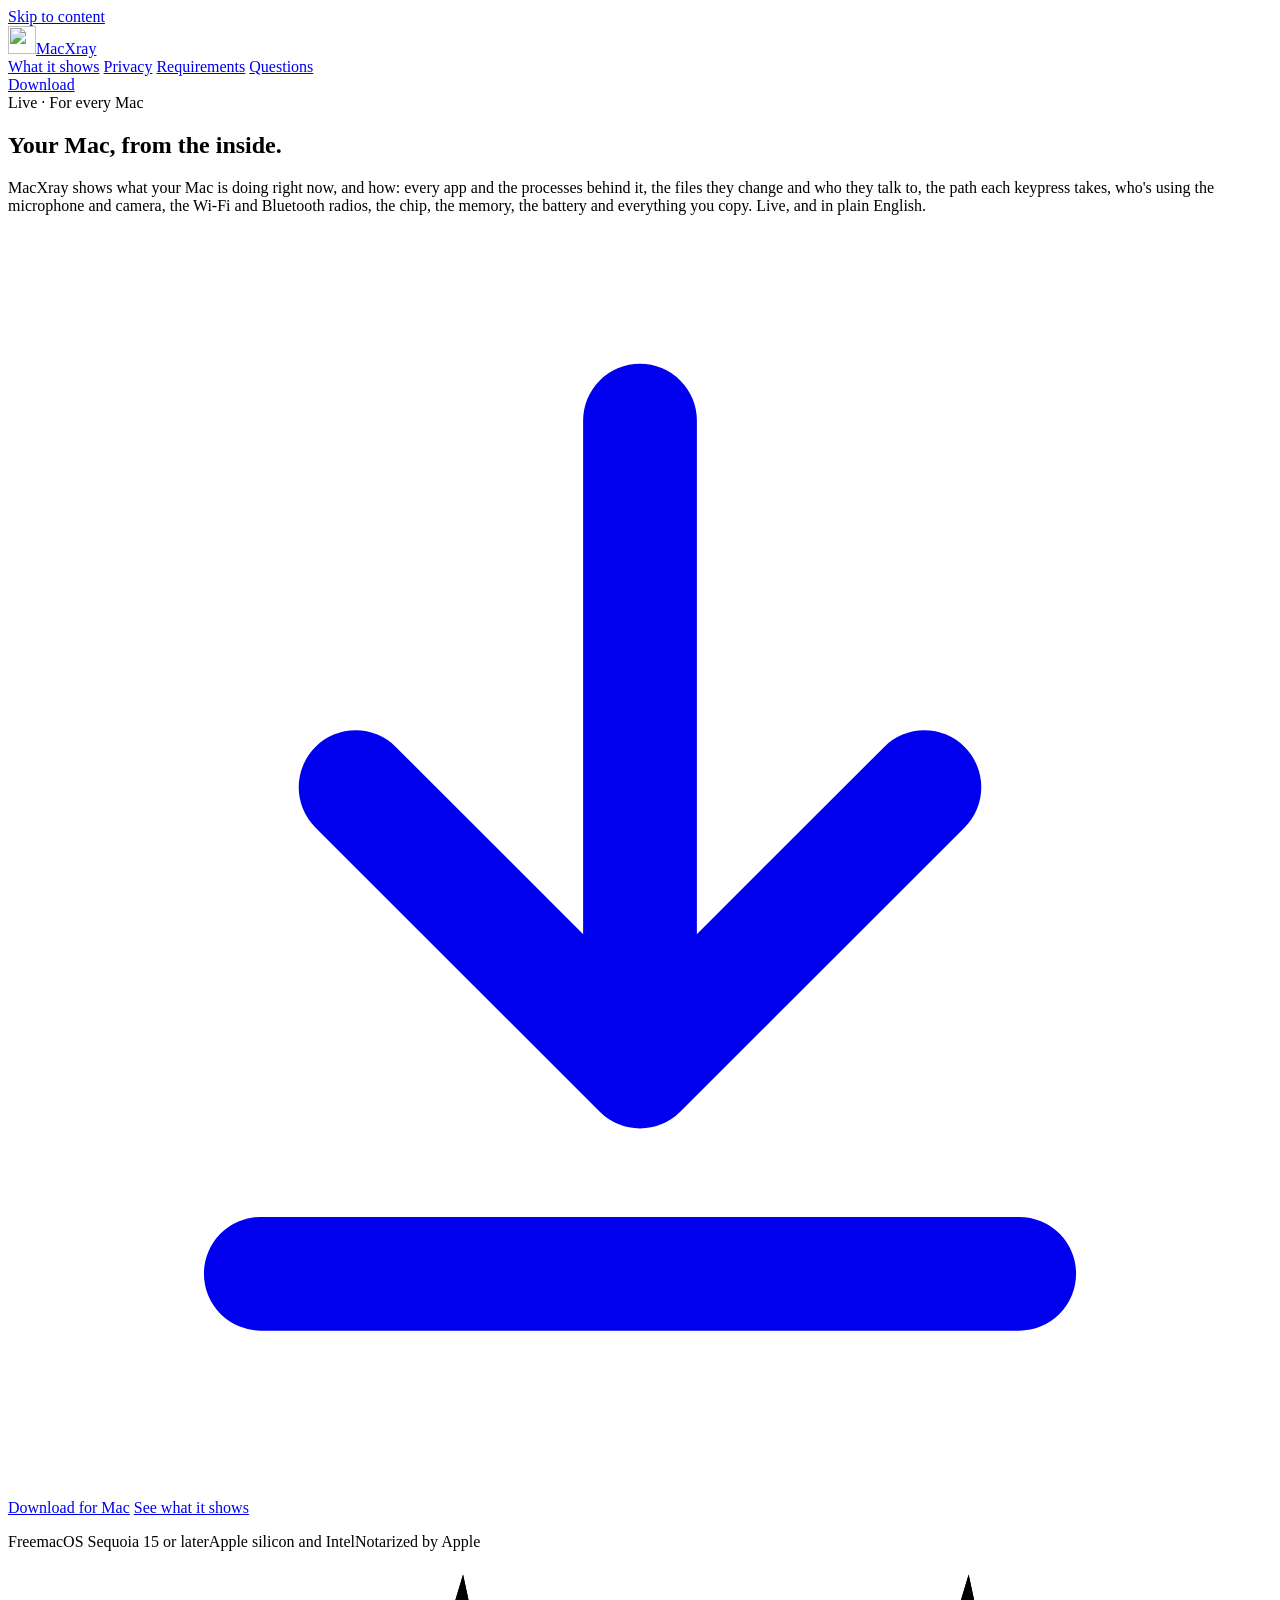
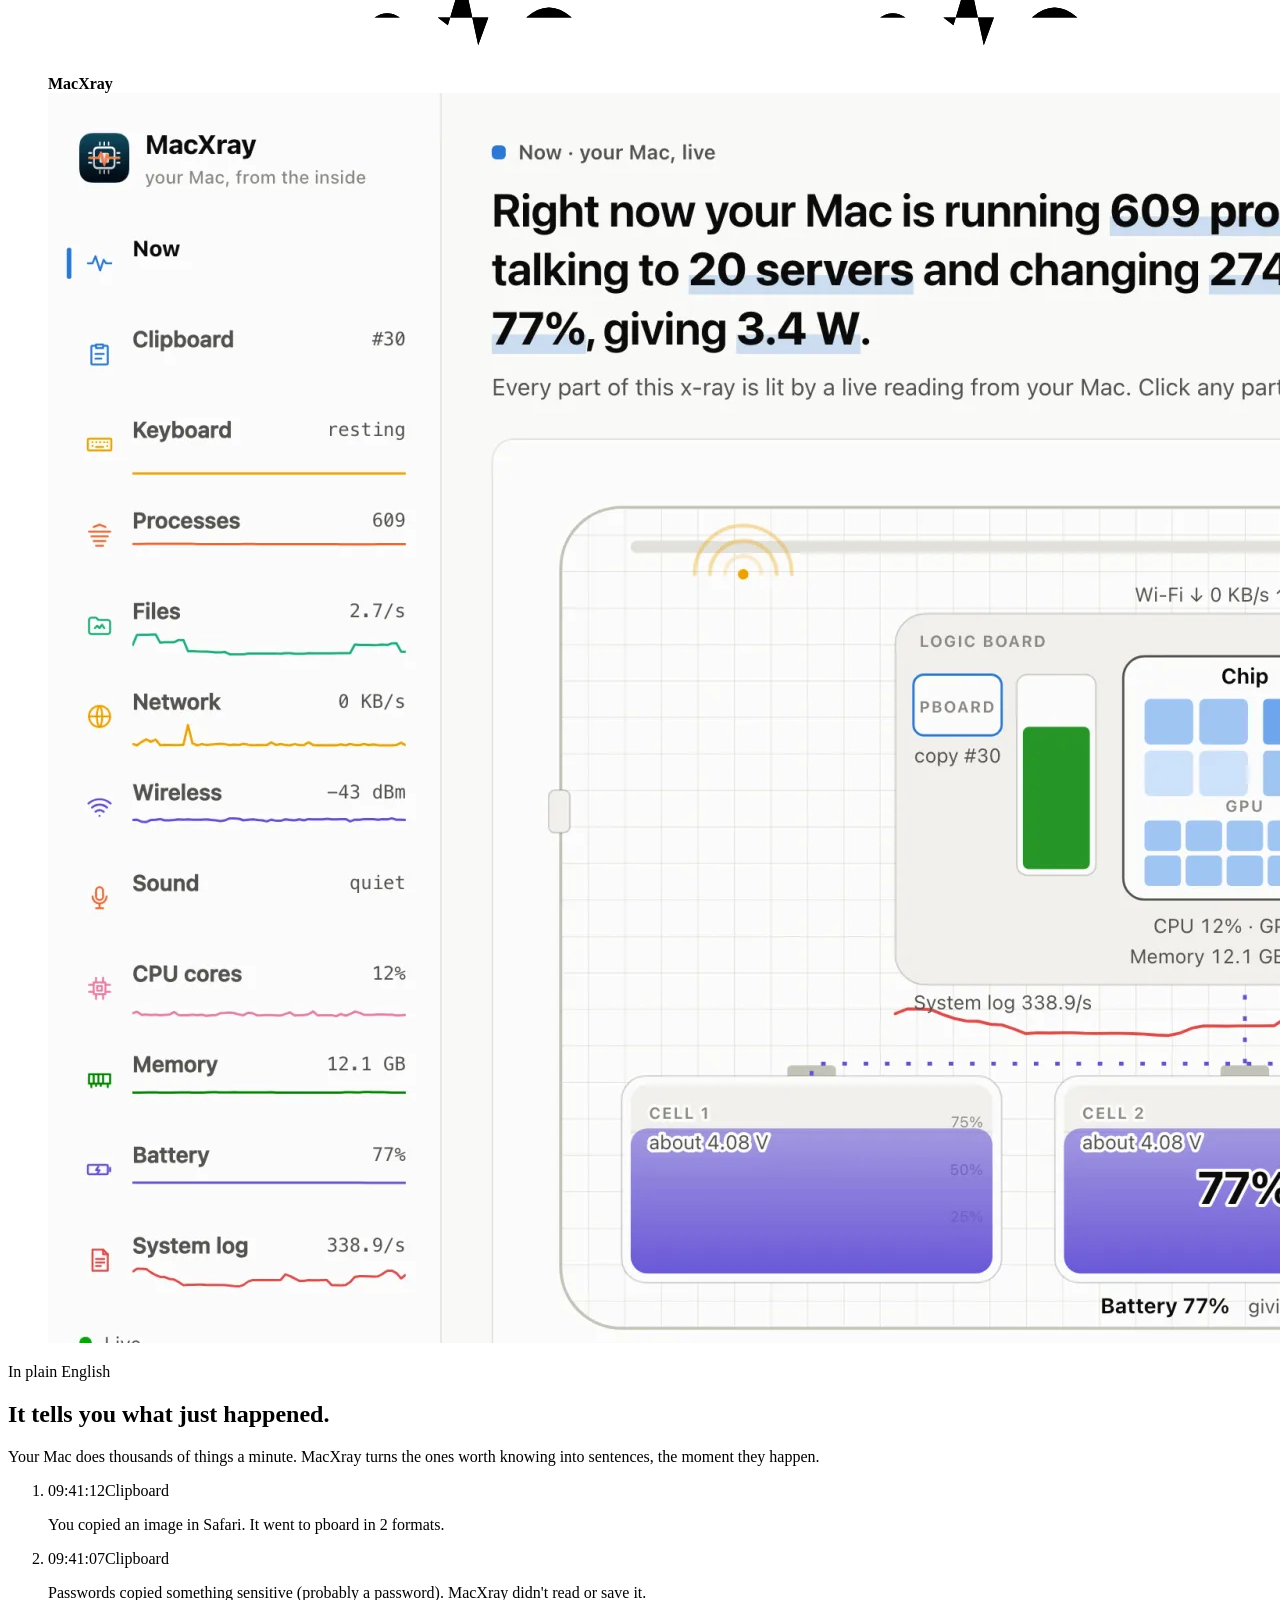
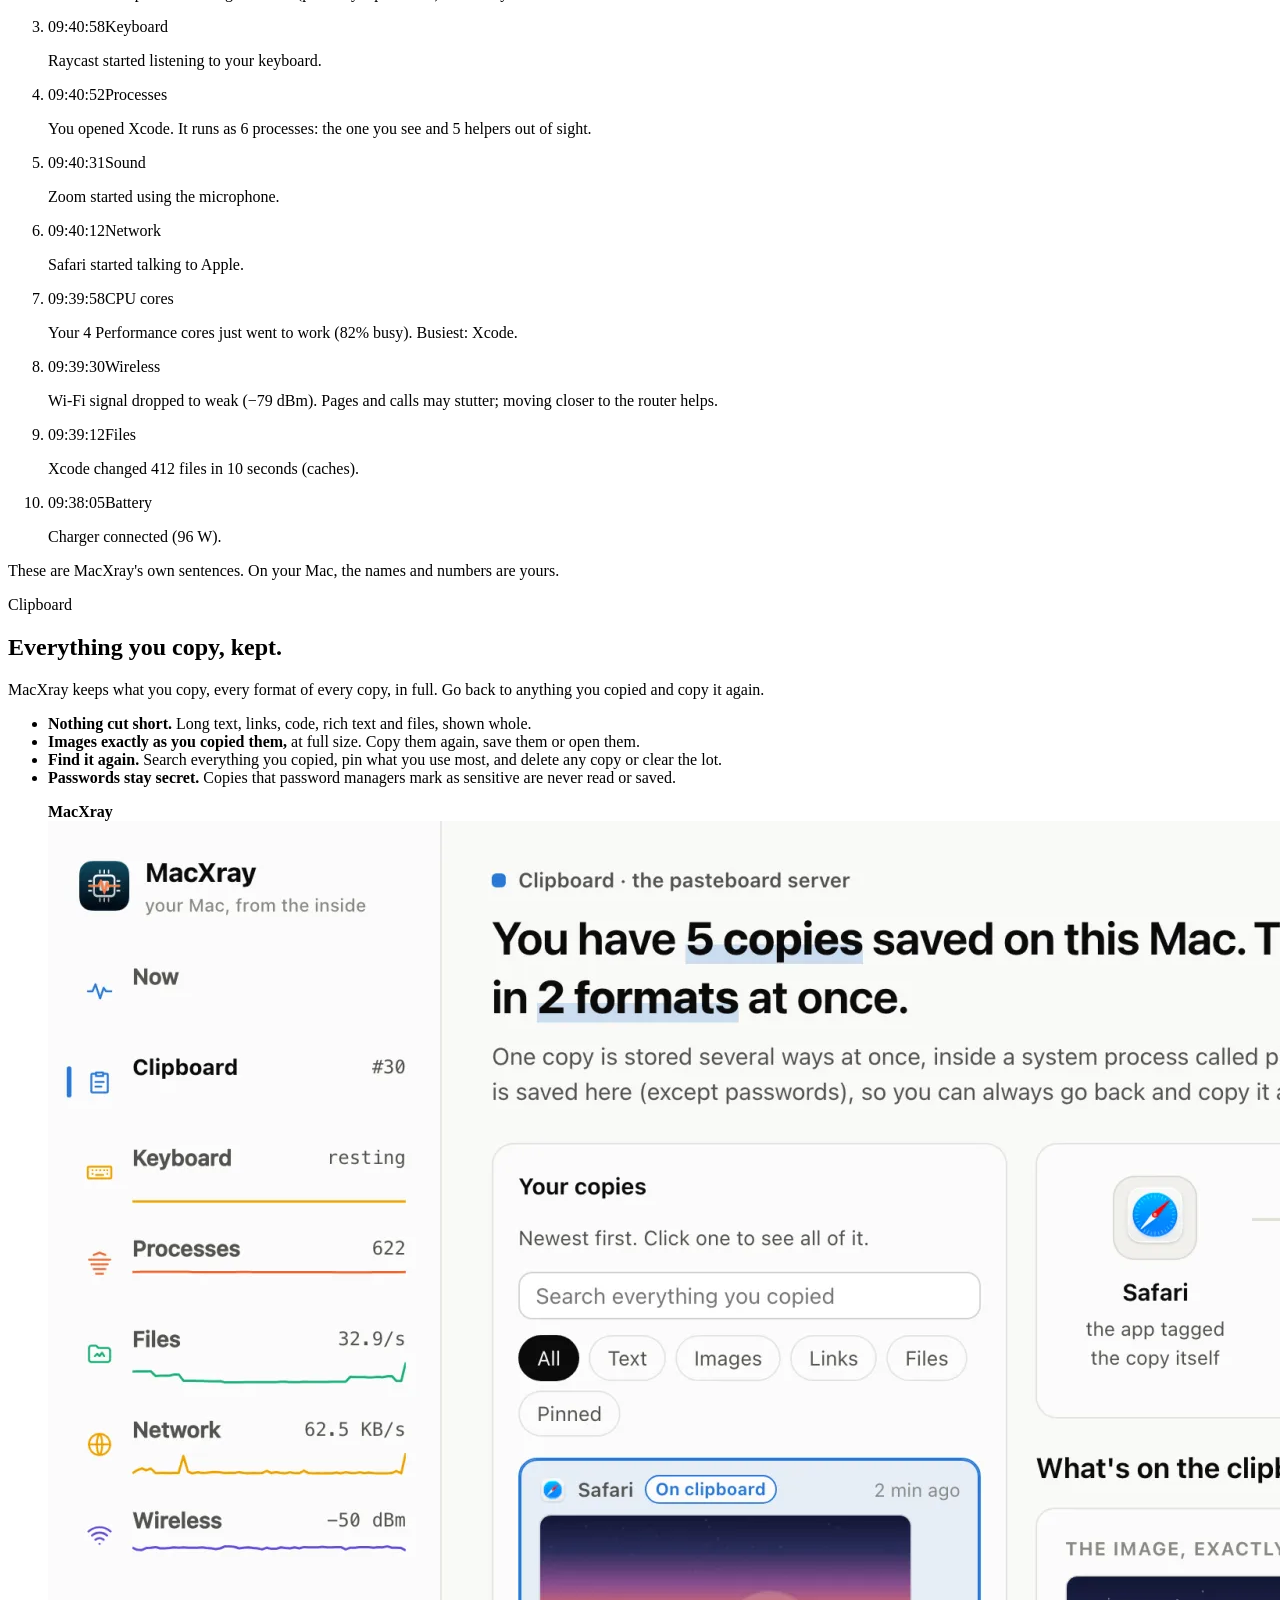
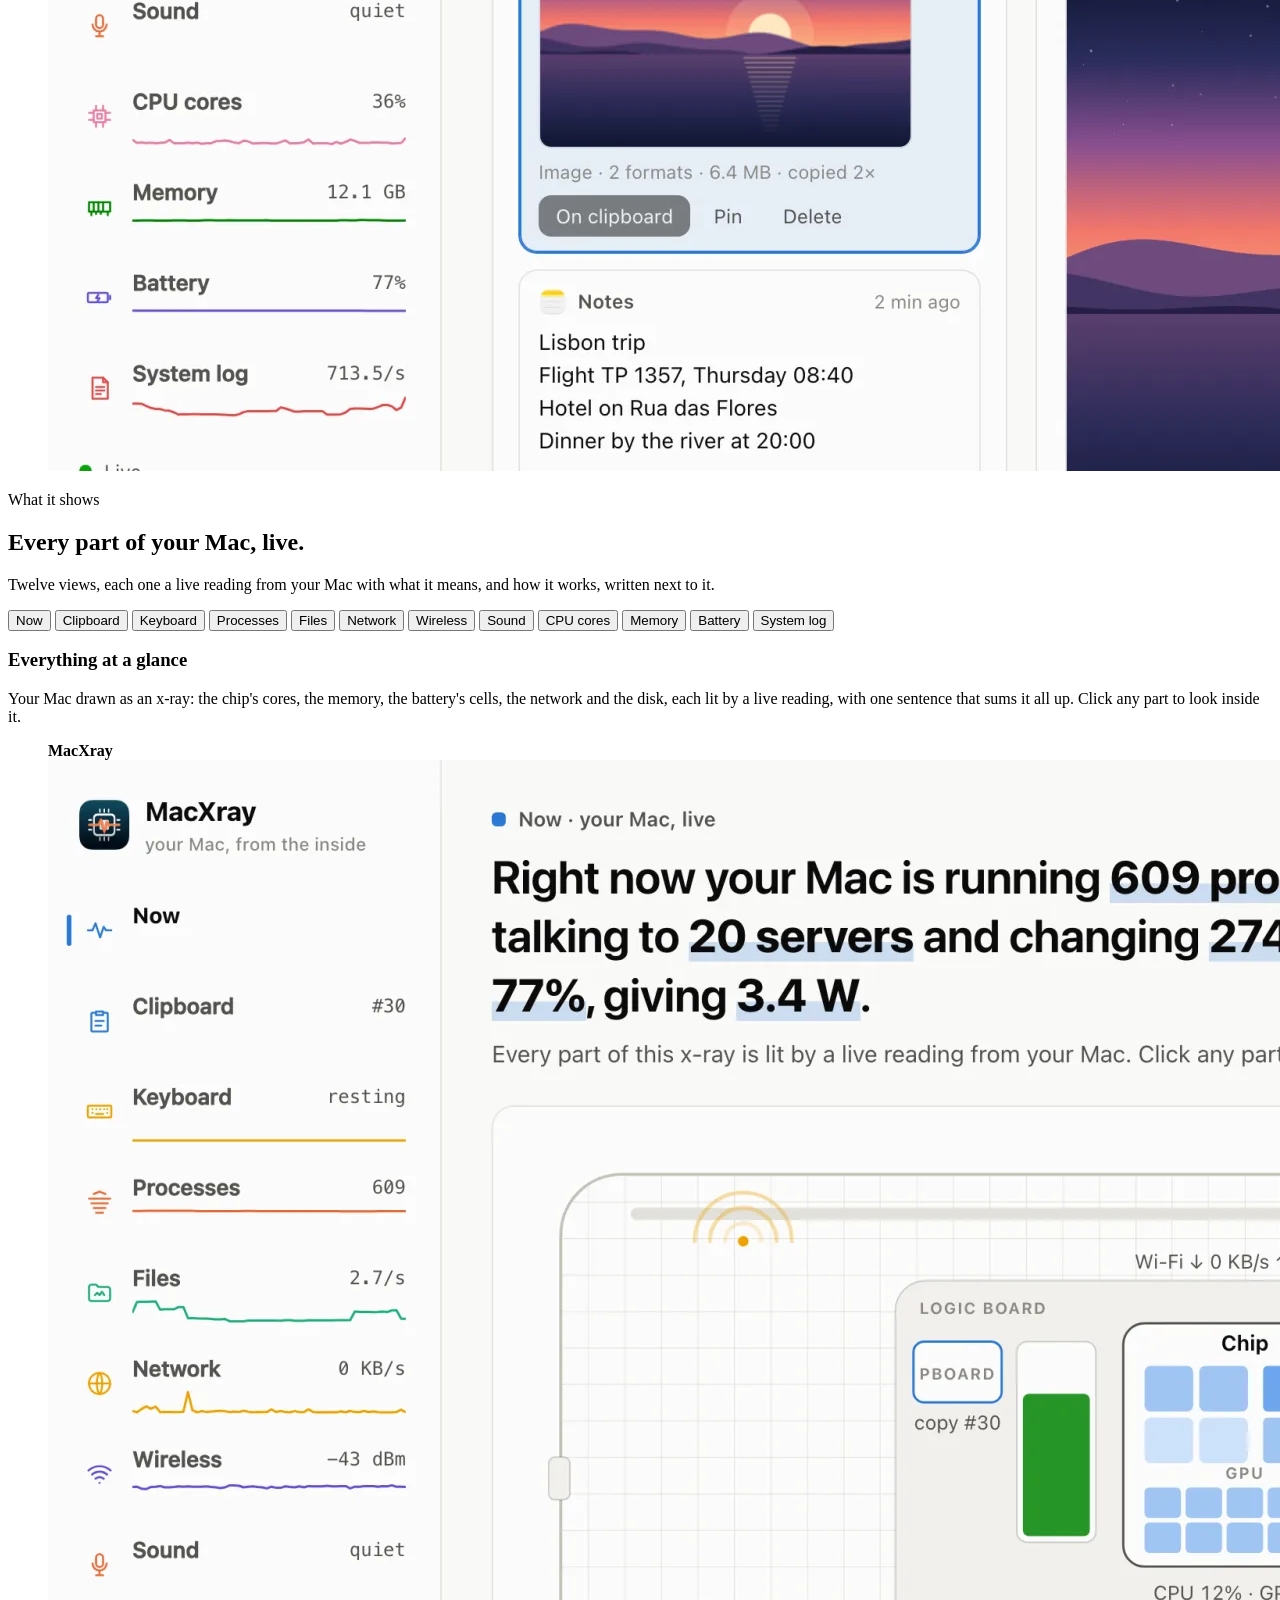
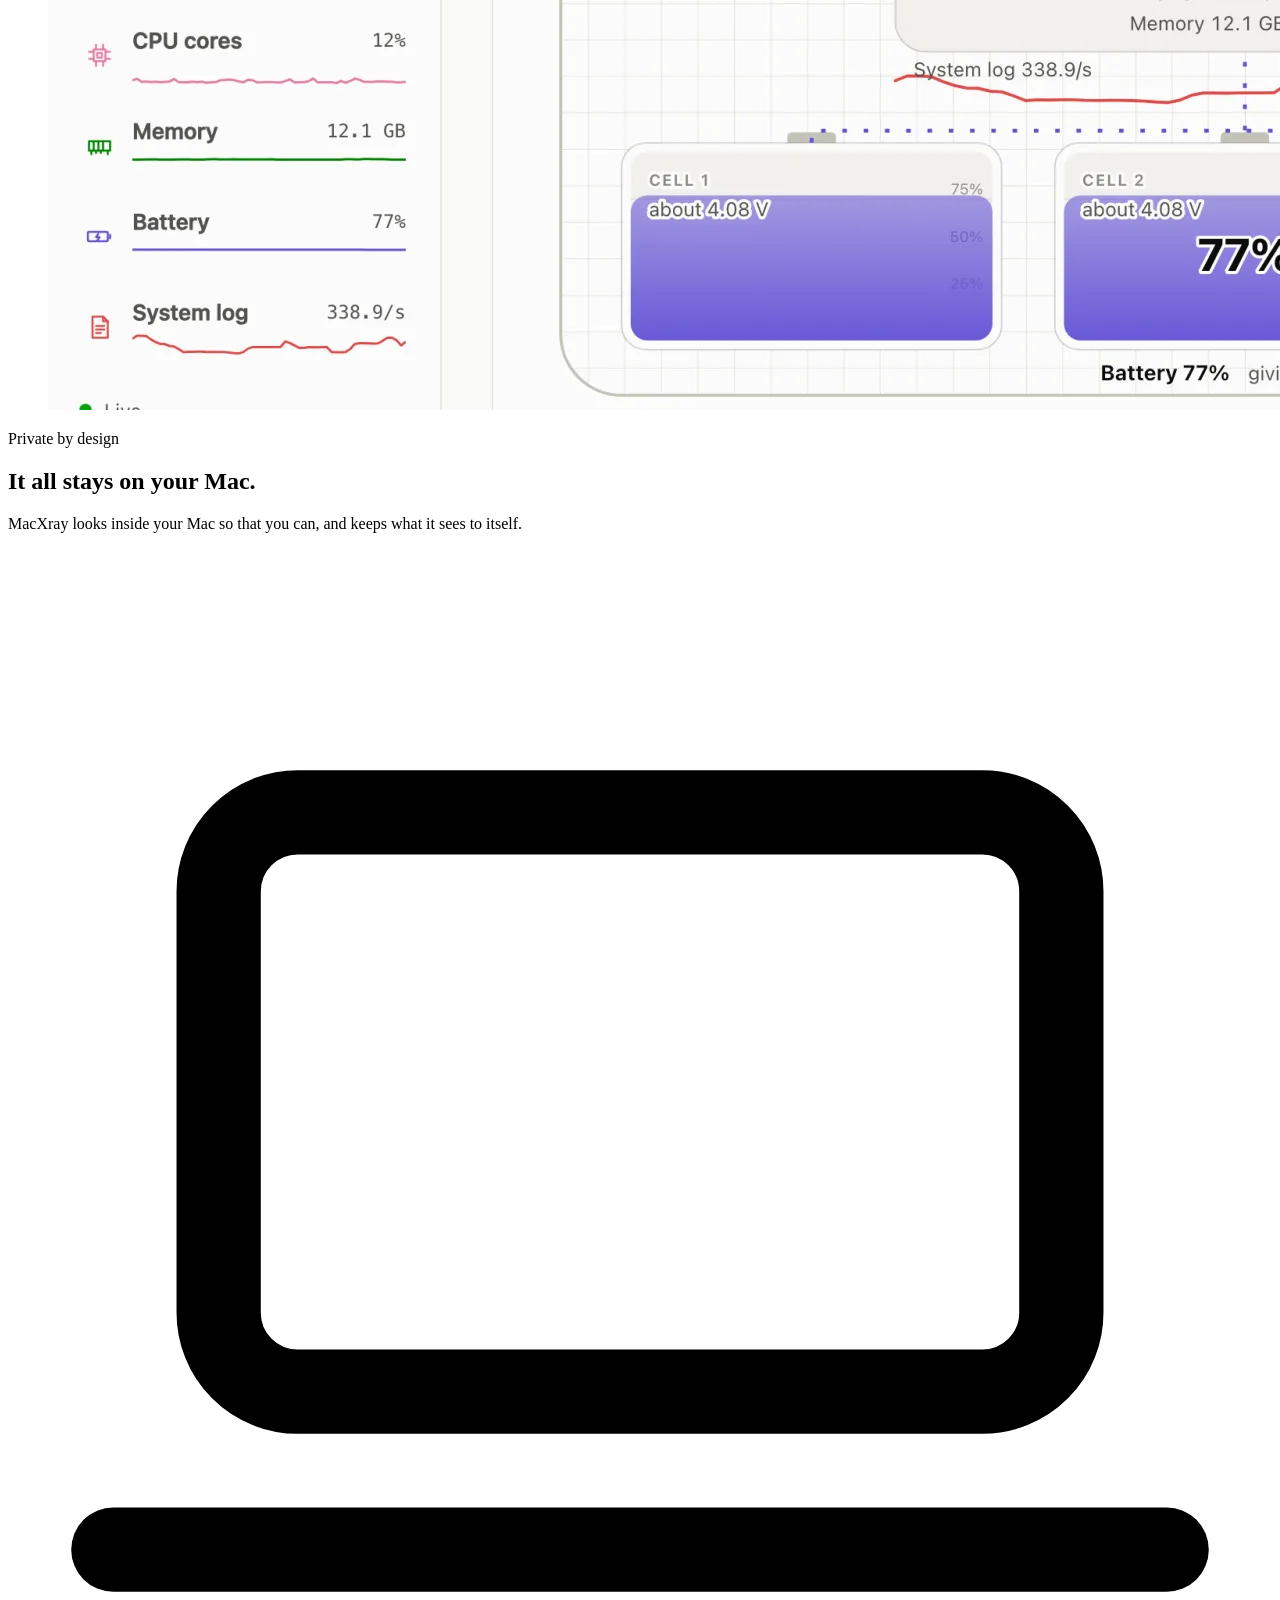
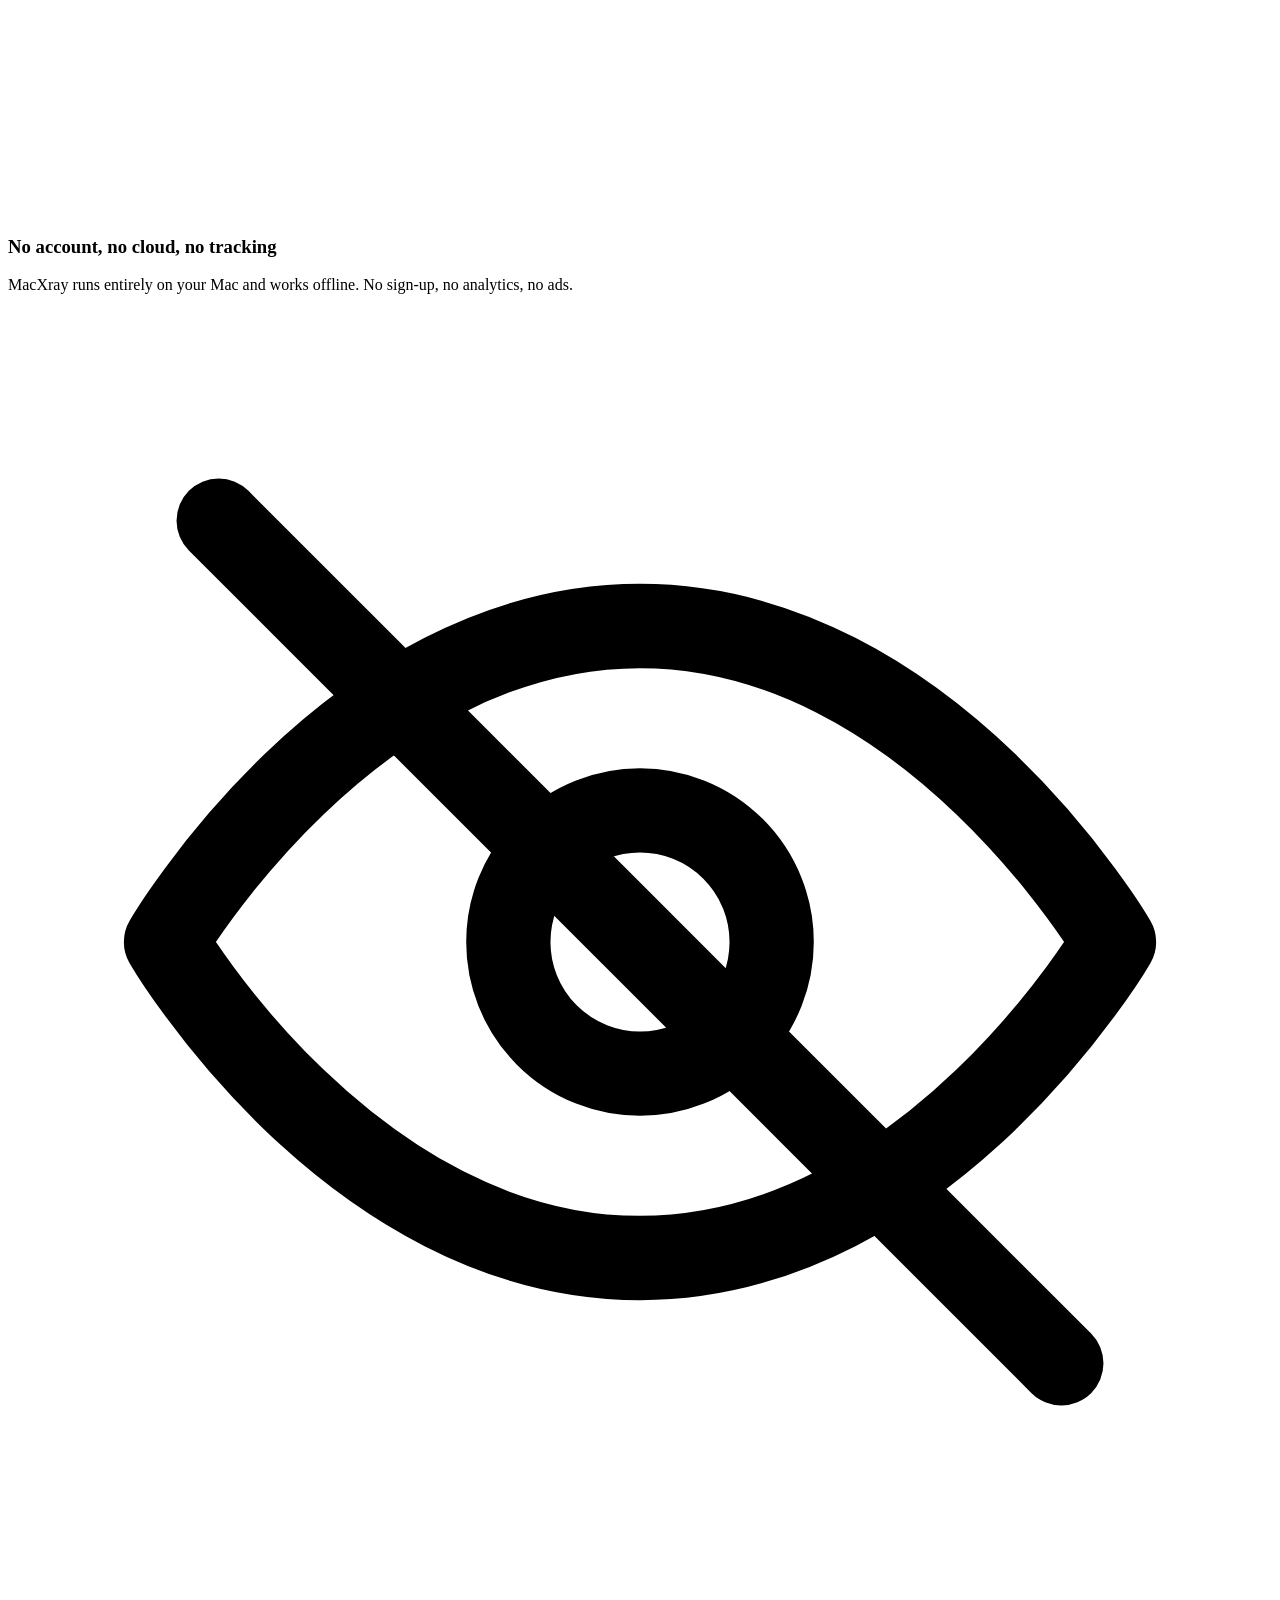
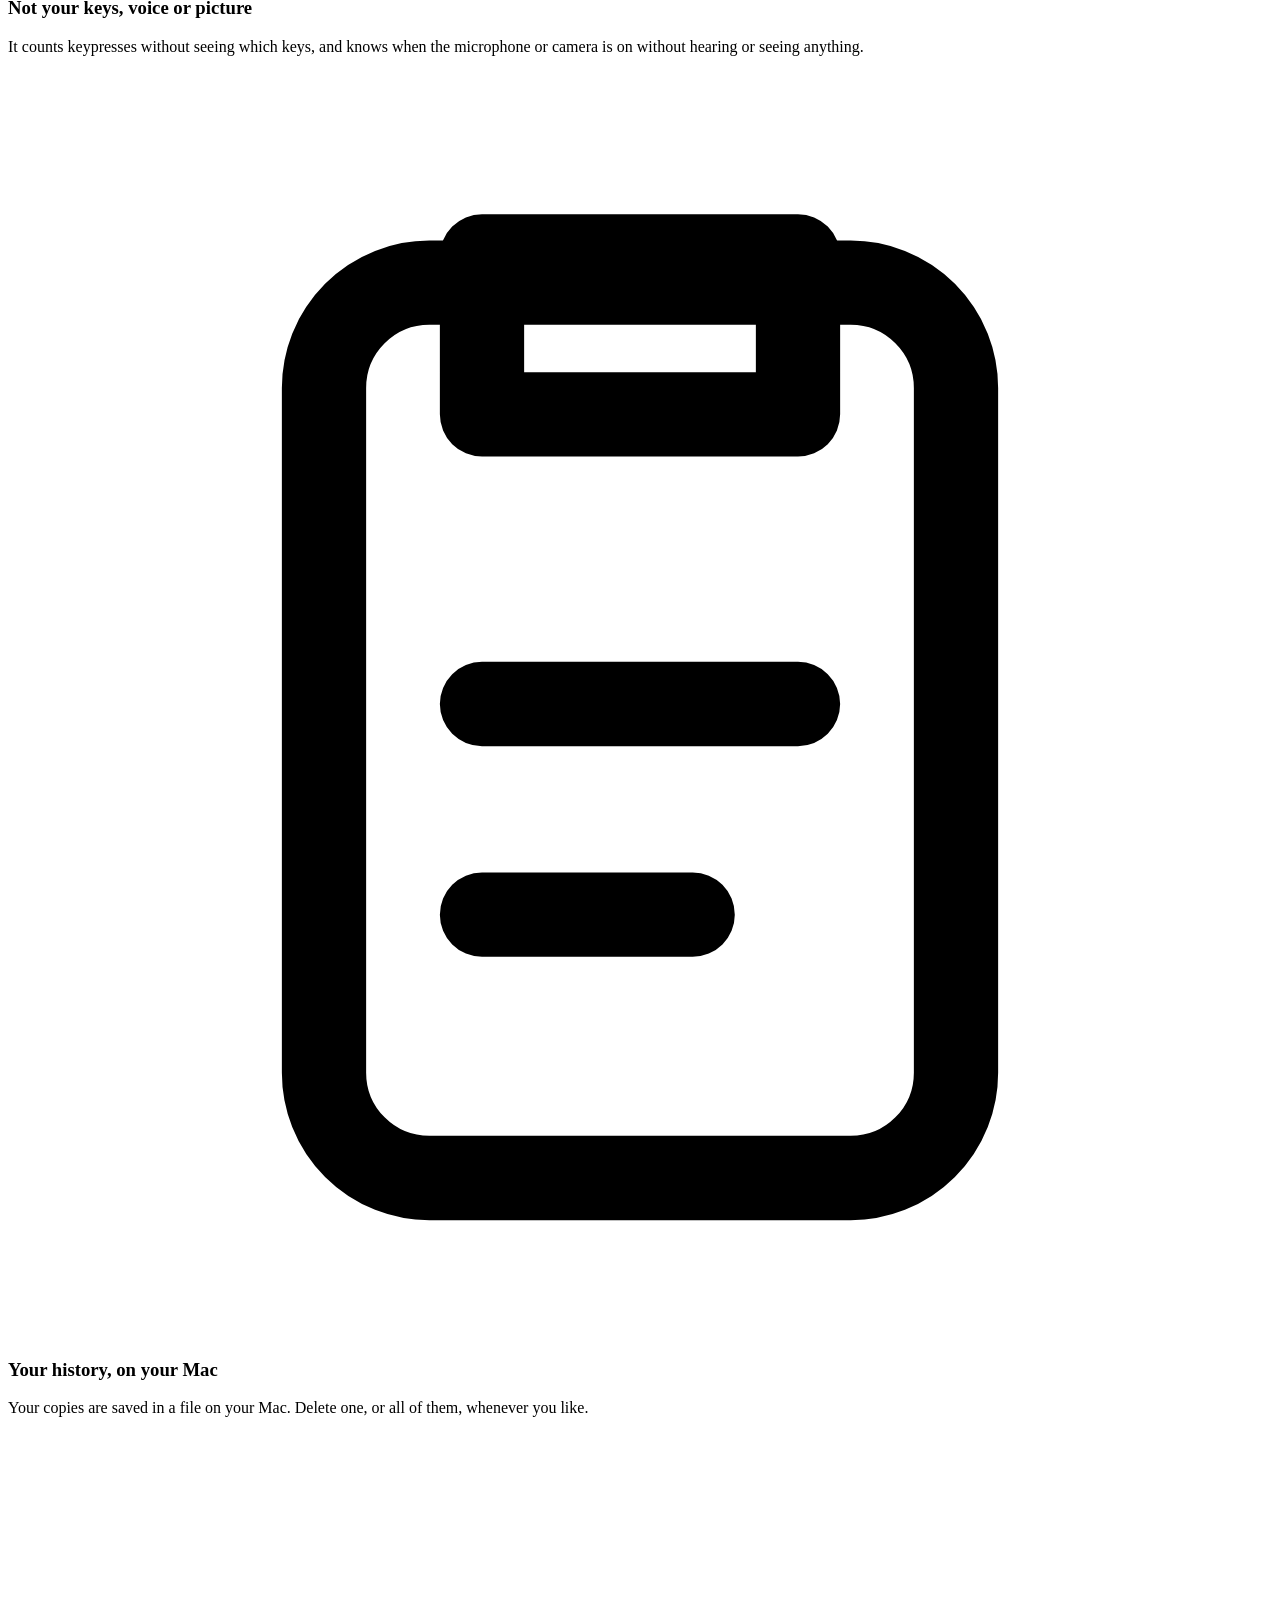
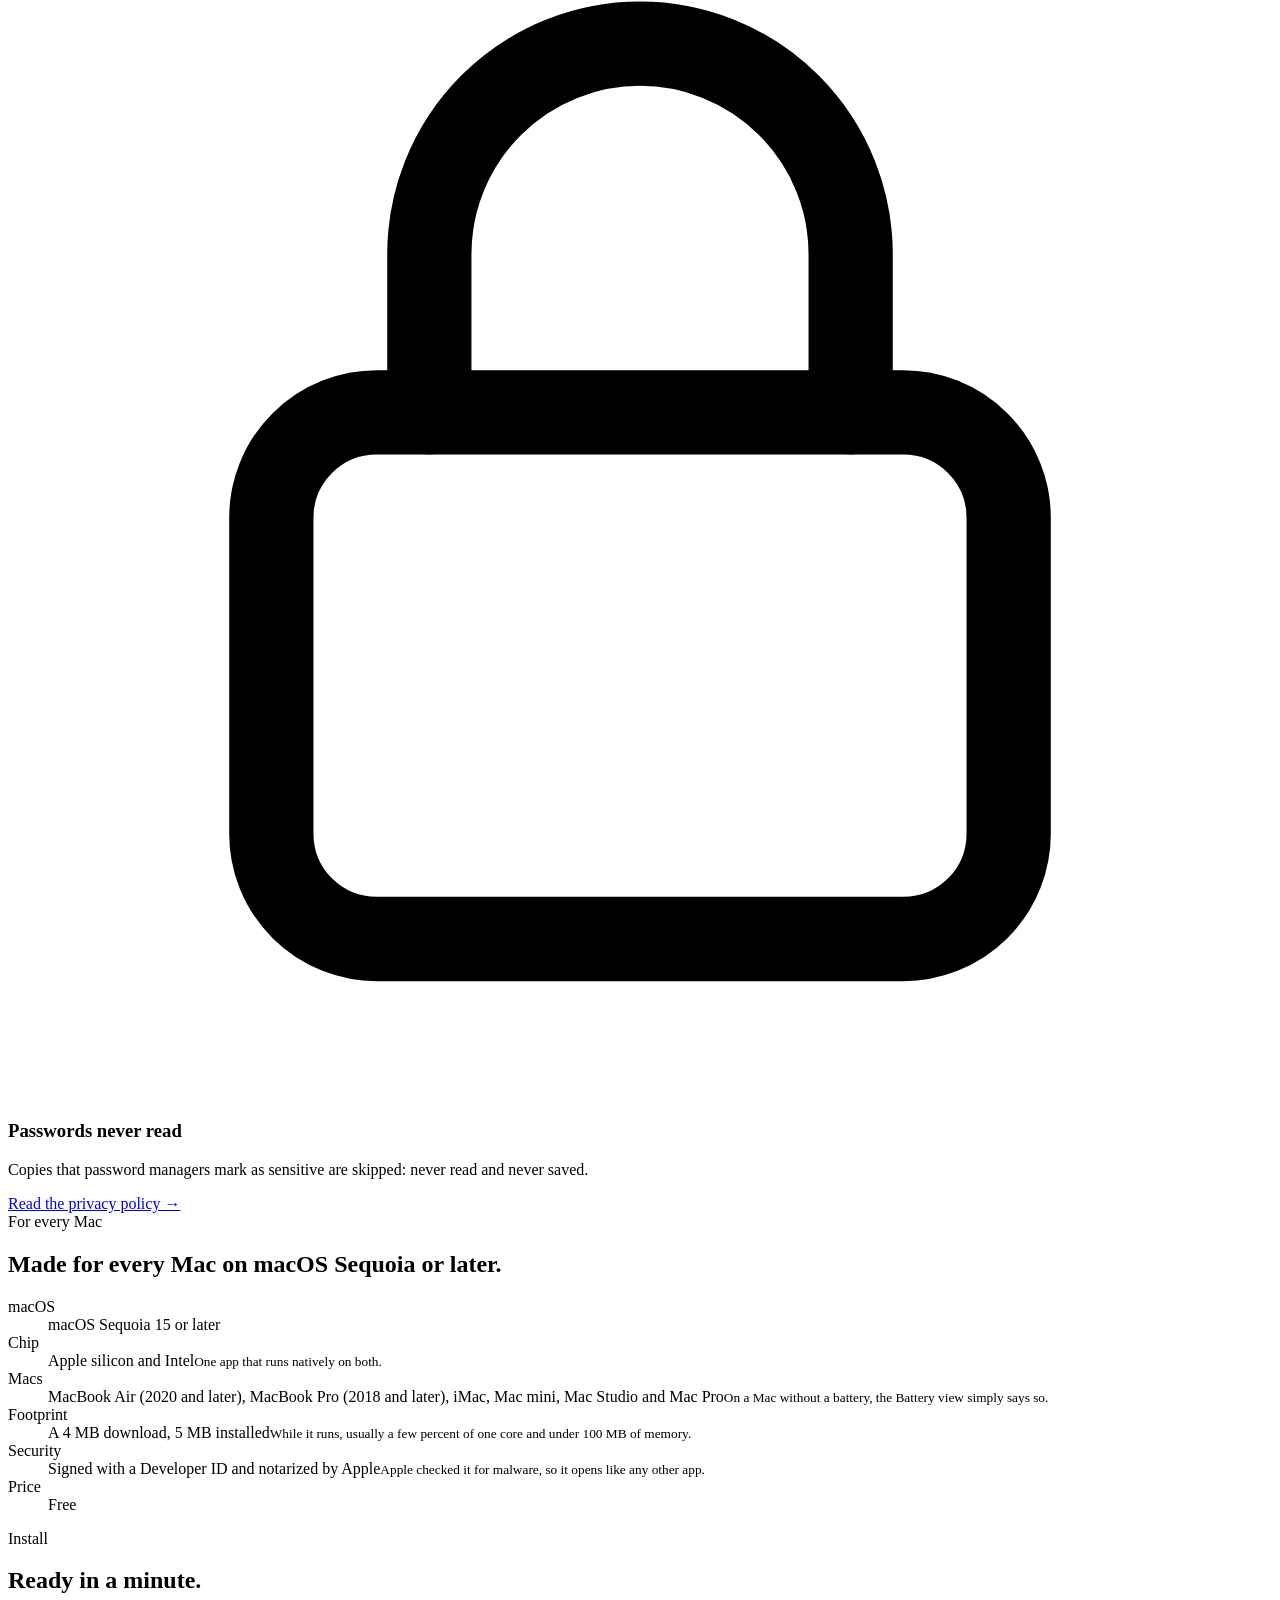
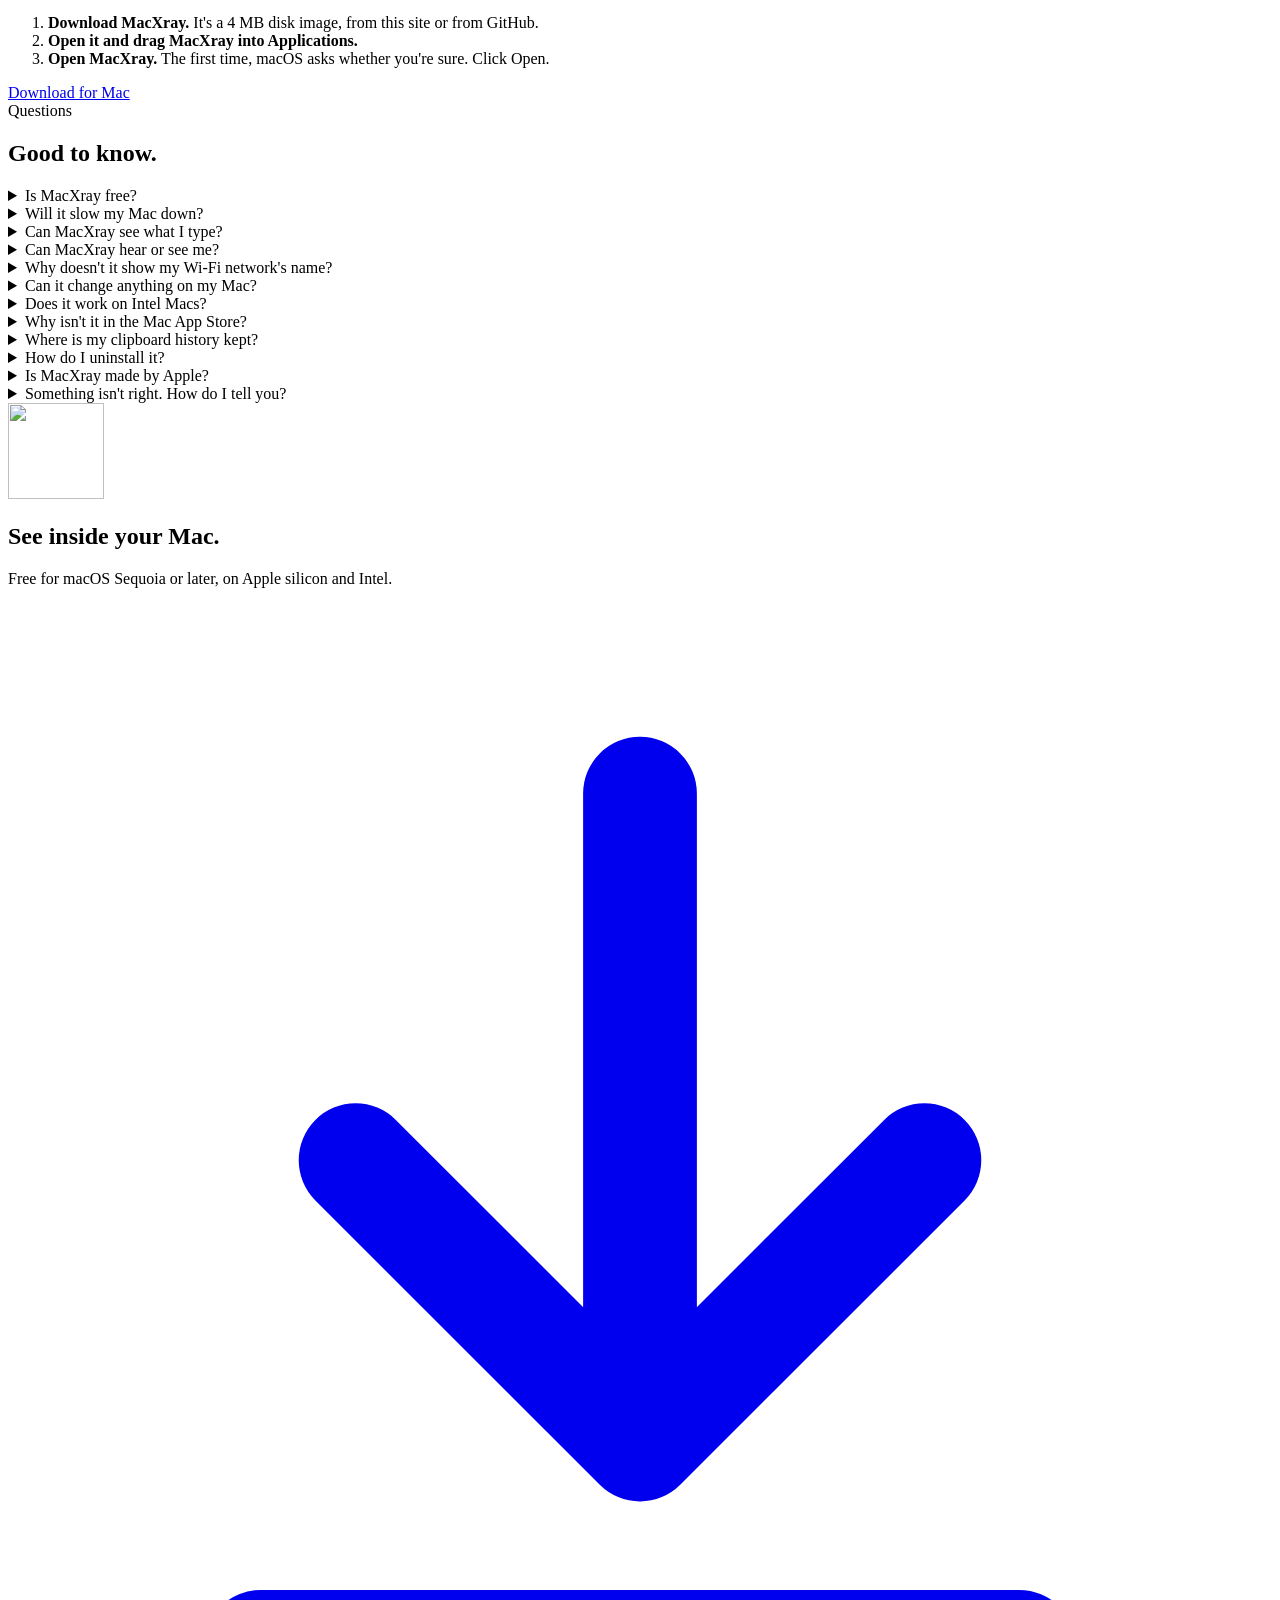
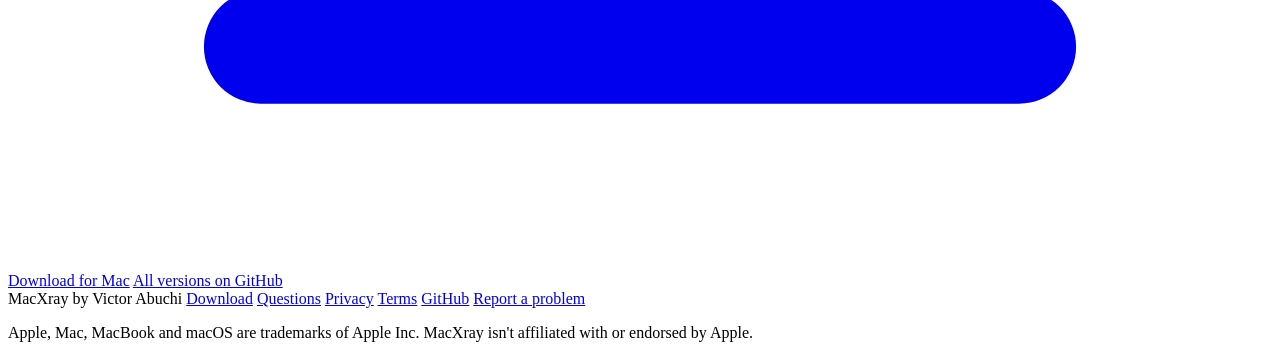
==== docs/index.html @ 24294e27 "Website for 0.4.0: the Keyboard, Wireless and Sound views in the tour, the feed and the questions (M" ====
<!doctype html>
<html lang="en">
<head>
<meta charset="utf-8">
<meta name="viewport" content="width=device-width, initial-scale=1, viewport-fit=cover">
<meta name="color-scheme" content="light dark">
<title>MacXray: your Mac, from the inside</title>
<meta name="description" content="MacXray shows what your Mac is doing right now, and how: every app and the processes behind it, the files they change, who they talk to, the path each keypress takes, the microphone and camera, Wi-Fi and Bluetooth, the chip, the memory, the battery and everything you copy. Live, in plain English. Free for macOS Sequoia or later.">
<link rel="canonical" href="https://victorabuchi.github.io/macxray-app/">
<link rel="icon" href="favicon.ico" sizes="any">
<link rel="icon" href="assets/icon-64.png" type="image/png">
<link rel="apple-touch-icon" href="assets/apple-touch-icon.png">
<meta name="theme-color" content="#f4f8f8" media="(prefers-color-scheme: light)">
<meta name="theme-color" content="#061215" media="(prefers-color-scheme: dark)">
<meta property="og:type" content="website">
<meta property="og:site_name" content="MacXray">
<meta property="og:title" content="MacXray: your Mac, from the inside">
<meta property="og:description" content="See what your Mac is doing right now, live and in plain English. Free for macOS Sequoia or later.">
<meta property="og:url" content="https://victorabuchi.github.io/macxray-app/">
<meta property="og:image" content="https://victorabuchi.github.io/macxray-app/assets/og.jpg">
<meta property="og:image:width" content="1200">
<meta property="og:image:height" content="630">
<meta name="twitter:card" content="summary_large_image">
<link rel="stylesheet" href="assets/site.css">
<script>document.documentElement.classList.add("js")</script>
</head>
<body>
<a class="skip" href="#main">Skip to content</a>
<header class="bar">
  <div class="wrap">
    <a class="brand" href="./"><img src="assets/icon-64.png" alt="" width="28" height="28">MacXray</a>
    <nav class="links" aria-label="Sections">
      <a href="#views">What it shows</a>
      <a href="#privacy">Privacy</a>
      <a href="#every-mac">Requirements</a>
      <a href="#faq">Questions</a>
    </nav>
    <a class="btn" href="download/">Download</a>
  </div>
</header>

<main id="main">
  <section class="hero">
    <div class="wrap">
      <span class="eyebrow"><span class="live" aria-hidden="true"></span>Live · For every Mac</span>
      <h1>Your Mac, <span>from the inside.</span></h1>
      <p class="lede">MacXray shows what your Mac is doing right now, and how: every app and the processes behind it, the files they change and who they talk to, the path each keypress takes, who's using the microphone and camera, the Wi-Fi and Bluetooth radios, the chip, the memory, the battery and everything you copy. Live, and in plain English.</p>
      <div class="actions">
        <a class="btn" href="download/"><svg viewBox="0 0 20 20" aria-hidden="true"><path d="M10 3v10M5.5 8.8 10 13.3l4.5-4.5M4 16.5h12" fill="none" stroke="currentColor" stroke-width="1.8" stroke-linecap="round" stroke-linejoin="round"/></svg>Download for Mac</a>
        <a class="btn line" href="#views">See what it shows</a>
      </div>
      <p class="meta"><span>Free</span><span>macOS Sequoia 15 or later</span><span>Apple silicon and Intel</span><span>Notarized by Apple</span></p>
      <svg class="ecg" viewBox="0 0 1000 70" preserveAspectRatio="none" aria-hidden="true">
        <path class="trace" d="M0 40H290Q300 33 310 40H340L348 46L360 6L372 62L380 40H410Q428 24 446 40H690Q700 33 710 40H740L748 46L760 6L772 62L780 40H810Q828 24 846 40H1000"/>
        <path class="beat" pathLength="2000" d="M0 40H290Q300 33 310 40H340L348 46L360 6L372 62L380 40H410Q428 24 446 40H690Q700 33 710 40H740L748 46L760 6L772 62L780 40H810Q828 24 846 40H1000"/>
      </svg>
      <figure class="window scan">
        <div class="titlebar" aria-hidden="true"><i></i><i></i><i></i><b>MacXray</b></div>
        <picture>
          <source srcset="assets/shots/now-dark.webp" media="(prefers-color-scheme: dark)">
          <img src="assets/shots/now-light.webp" width="2000" height="1250" fetchpriority="high" alt="MacXray's Now view: the Mac drawn as an x-ray, with its chip's cores, memory, battery cells, network and disk each lit by a live reading, under one sentence that sums them up">
        </picture>
      </figure>
    </div>
  </section>

  <section class="band" id="story">
    <div class="wrap">
      <span class="eyebrow">In plain English</span>
      <h2 class="title">It tells you what just happened.</h2>
      <p class="lede">Your Mac does thousands of things a minute. MacXray turns the ones worth knowing into sentences, the moment they happen.</p>
      <ol class="feed">
        <li><time>09:41:12</time><span class="who">Clipboard</span><p>You copied an image in Safari. It went to pboard in 2 formats.</p></li>
        <li><time>09:41:07</time><span class="who">Clipboard</span><p>Passwords copied something sensitive (probably a password). MacXray didn't read or save it.</p></li>
        <li><time>09:40:58</time><span class="who">Keyboard</span><p>Raycast started listening to your keyboard.</p></li>
        <li><time>09:40:52</time><span class="who">Processes</span><p>You opened Xcode. It runs as 6 processes: the one you see and 5 helpers out of sight.</p></li>
        <li><time>09:40:31</time><span class="who">Sound</span><p>Zoom started using the microphone.</p></li>
        <li><time>09:40:12</time><span class="who">Network</span><p>Safari started talking to Apple.</p></li>
        <li><time>09:39:58</time><span class="who">CPU cores</span><p>Your 4 Performance cores just went to work (82% busy). Busiest: Xcode.</p></li>
        <li><time>09:39:30</time><span class="who">Wireless</span><p>Wi-Fi signal dropped to weak (−79 dBm). Pages and calls may stutter; moving closer to the router helps.</p></li>
        <li><time>09:39:12</time><span class="who">Files</span><p>Xcode changed 412 files in 10 seconds (caches).</p></li>
        <li><time>09:38:05</time><span class="who">Battery</span><p>Charger connected (96 W).</p></li>
      </ol>
      <p class="note">These are MacXray's own sentences. On your Mac, the names and numbers are yours.</p>
    </div>
  </section>

  <section id="clipboard">
    <div class="wrap split">
      <div>
        <span class="eyebrow">Clipboard</span>
        <h2 class="title">Everything you copy, kept.</h2>
        <p class="lede">MacXray keeps what you copy, every format of every copy, in full. Go back to anything you copied and copy it again.</p>
        <ul class="points">
          <li><strong>Nothing cut short.</strong> Long text, links, code, rich text and files, shown whole.</li>
          <li><strong>Images exactly as you copied them,</strong> at full size. Copy them again, save them or open them.</li>
          <li><strong>Find it again.</strong> Search everything you copied, pin what you use most, and delete any copy or clear the lot.</li>
          <li><strong>Passwords stay secret.</strong> Copies that password managers mark as sensitive are never read or saved.</li>
        </ul>
      </div>
      <figure class="window">
        <div class="titlebar" aria-hidden="true"><i></i><i></i><i></i><b>MacXray</b></div>
        <picture>
          <source srcset="assets/shots/clipboard-dark.webp" media="(prefers-color-scheme: dark)">
          <img src="assets/shots/clipboard-light.webp" width="2000" height="1250" loading="lazy" decoding="async" alt="MacXray's Clipboard view: a history of copies from Safari, Notes and Xcode, and the latest, an image, shown exactly as copied with its formats">
        </picture>
      </figure>
    </div>
  </section>

  <section class="band" id="views">
    <div class="wrap">
      <span class="eyebrow">What it shows</span>
      <h2 class="title">Every part of your Mac, live.</h2>
      <p class="lede">Twelve views, each one a live reading from your Mac with what it means, and how it works, written next to it.</p>
      <div class="tour">
        <div class="tabs" role="tablist" aria-label="MacXray's views">
          <button role="tab" id="t-now" aria-controls="v-now" aria-selected="true">Now</button>
          <button role="tab" id="t-clipboard" aria-controls="v-clipboard" aria-selected="false" tabindex="-1">Clipboard</button>
          <button role="tab" id="t-keyboard" aria-controls="v-keyboard" aria-selected="false" tabindex="-1">Keyboard</button>
          <button role="tab" id="t-processes" aria-controls="v-processes" aria-selected="false" tabindex="-1">Processes</button>
          <button role="tab" id="t-files" aria-controls="v-files" aria-selected="false" tabindex="-1">Files</button>
          <button role="tab" id="t-network" aria-controls="v-network" aria-selected="false" tabindex="-1">Network</button>
          <button role="tab" id="t-wireless" aria-controls="v-wireless" aria-selected="false" tabindex="-1">Wireless</button>
          <button role="tab" id="t-sound" aria-controls="v-sound" aria-selected="false" tabindex="-1">Sound</button>
          <button role="tab" id="t-cpu" aria-controls="v-cpu" aria-selected="false" tabindex="-1">CPU cores</button>
          <button role="tab" id="t-memory" aria-controls="v-memory" aria-selected="false" tabindex="-1">Memory</button>
          <button role="tab" id="t-battery" aria-controls="v-battery" aria-selected="false" tabindex="-1">Battery</button>
          <button role="tab" id="t-log" aria-controls="v-log" aria-selected="false" tabindex="-1">System log</button>
        </div>
        <div class="panels">
          <div class="panel" role="tabpanel" id="v-now" aria-labelledby="t-now">
            <h3>Everything at a glance</h3>
            <p>Your Mac drawn as an x-ray: the chip's cores, the memory, the battery's cells, the network and the disk, each lit by a live reading, with one sentence that sums it all up. Click any part to look inside it.</p>
            <figure class="window">
              <div class="titlebar" aria-hidden="true"><i></i><i></i><i></i><b>MacXray</b></div>
              <picture><source srcset="assets/shots/now-dark.webp" media="(prefers-color-scheme: dark)"><img src="assets/shots/now-light.webp" width="2000" height="1250" loading="lazy" decoding="async" alt="The Now view: an x-ray of the Mac with live readings"></picture>
            </figure>
          </div>
          <div class="panel" role="tabpanel" id="v-clipboard" aria-labelledby="t-clipboard">
            <h3>Every copy, every format</h3>
            <p>See which app made each copy and every format it was stored in, inside a system process called pboard. Copy any of them again. Images keep every pixel.</p>
            <figure class="window">
              <div class="titlebar" aria-hidden="true"><i></i><i></i><i></i><b>MacXray</b></div>
              <picture><source srcset="assets/shots/clipboard-dark.webp" media="(prefers-color-scheme: dark)"><img src="assets/shots/clipboard-light.webp" width="2000" height="1250" loading="lazy" decoding="async" alt="The Clipboard view: past copies and the formats of the latest one"></picture>
            </figure>
          </div>
          <div class="panel" role="tabpanel" id="v-keyboard" aria-labelledby="t-keyboard">
            <h3>From key to app</h3>
            <p>How your keyboard is connected, the path each keypress takes to the app in front, every program listening to your keys on the way, and how fast you're typing. MacXray sees when a key goes down, never which key, so it can't read what you type.</p>
            <figure class="window">
              <div class="titlebar" aria-hidden="true"><i></i><i></i><i></i><b>MacXray</b></div>
              <picture><source srcset="assets/shots/keyboard-dark.webp" media="(prefers-color-scheme: dark)"><img src="assets/shots/keyboard-light.webp" width="2000" height="1250" loading="lazy" decoding="async" alt="The Keyboard view: the path of a keypress from the keyboard through macOS to the app in front, with the programs listening on the way"></picture>
            </figure>
          </div>
          <div class="panel" role="tabpanel" id="v-processes" aria-labelledby="t-processes">
            <h3>Every program, explained</h3>
            <p>Your Mac runs hundreds of programs, and you opened a handful of them. See each app with the helpers it splits into below the waterline and the memory they take, then click any of them to learn what it is and why it's running.</p>
            <figure class="window">
              <div class="titlebar" aria-hidden="true"><i></i><i></i><i></i><b>MacXray</b></div>
              <picture><source srcset="assets/shots/processes-dark.webp" media="(prefers-color-scheme: dark)"><img src="assets/shots/processes-light.webp" width="2000" height="1250" loading="lazy" decoding="async" alt="The Processes view: each app as an iceberg of the processes it runs, sized by memory"></picture>
            </figure>
          </div>
          <div class="panel" role="tabpanel" id="v-files" aria-labelledby="t-files">
            <h3>The disk's heartbeat</h3>
            <p>macOS records every change to every file. MacXray shows which app is changing what, sorted into your own files, app data, caches, settings and logs. It never reads what's inside them.</p>
            <figure class="window">
              <div class="titlebar" aria-hidden="true"><i></i><i></i><i></i><b>MacXray</b></div>
              <picture><source srcset="assets/shots/files-dark.webp" media="(prefers-color-scheme: dark)"><img src="assets/shots/files-light.webp" width="2000" height="1250" loading="lazy" decoding="async" alt="The Files view: changes across the disk over time, sorted by kind of folder, and the apps writing them"></picture>
            </figure>
          </div>
          <div class="panel" role="tabpanel" id="v-network" aria-labelledby="t-network">
            <h3>Who your Mac talks to</h3>
            <p>Every live connection, from the app that opened it to the company on the other end, with what's flowing each way, the port it uses and whether anyone along the way could read it.</p>
            <figure class="window">
              <div class="titlebar" aria-hidden="true"><i></i><i></i><i></i><b>MacXray</b></div>
              <picture><source srcset="assets/shots/network-dark.webp" media="(prefers-color-scheme: dark)"><img src="assets/shots/network-light.webp" width="2000" height="1250" loading="lazy" decoding="async" alt="The Network view: apps on the left, the companies they talk to on the right, with traffic flowing between them"></picture>
            </figure>
          </div>
          <div class="panel" role="tabpanel" id="v-wireless" aria-labelledby="t-wireless">
            <h3>Your radios</h3>
            <p>Wi-Fi's signal and noise, its channel, band and speed, whether you're on a phone's hotspot, AirDrop's private Wi-Fi link, the Bluetooth devices connected, and how a Mac with no GPS knows where it is.</p>
            <figure class="window">
              <div class="titlebar" aria-hidden="true"><i></i><i></i><i></i><b>MacXray</b></div>
              <picture><source srcset="assets/shots/wireless-dark.webp" media="(prefers-color-scheme: dark)"><img src="assets/shots/wireless-light.webp" width="2000" height="1250" loading="lazy" decoding="async" alt="The Wireless view: the Wi-Fi signal between the Mac and the router on a scale from very weak to excellent"></picture>
            </figure>
          </div>
          <div class="panel" role="tabpanel" id="v-sound" aria-labelledby="t-sound">
            <h3>Microphone, camera and speakers</h3>
            <p>Which app is using the microphone, whether the camera is on, what's playing and through which speakers, and how a voice becomes numbers. MacXray never listens or watches: it asks macOS which devices are running.</p>
            <figure class="window">
              <div class="titlebar" aria-hidden="true"><i></i><i></i><i></i><b>MacXray</b></div>
              <picture><source srcset="assets/shots/sound-dark.webp" media="(prefers-color-scheme: dark)"><img src="assets/shots/sound-light.webp" width="2000" height="1250" loading="lazy" decoding="async" alt="The Sound view: microphones and cameras, the apps using sound, and the speakers sound comes out of"></picture>
            </figure>
          </div>
          <div class="panel" role="tabpanel" id="v-cpu" aria-labelledby="t-cpu">
            <h3>Inside the chip</h3>
            <p>Every core's load, second by second: the fast cores and the Efficiency cores, the graphics, and how warm macOS thinks the chip is running.</p>
            <figure class="window">
              <div class="titlebar" aria-hidden="true"><i></i><i></i><i></i><b>MacXray</b></div>
              <picture><source srcset="assets/shots/cpu-dark.webp" media="(prefers-color-scheme: dark)"><img src="assets/shots/cpu-light.webp" width="2000" height="1250" loading="lazy" decoding="async" alt="The CPU cores view: each core of the chip as a tile coloured by how busy it is, with the graphics and memory"></picture>
            </figure>
          </div>
          <div class="panel" role="tabpanel" id="v-memory" aria-labelledby="t-memory">
            <h3>Where your memory went</h3>
            <p>What's in use, what macOS has squeezed to save room, what it keeps as cache, and the pressure macOS feels, in the same terms it uses itself.</p>
            <figure class="window">
              <div class="titlebar" aria-hidden="true"><i></i><i></i><i></i><b>MacXray</b></div>
              <picture><source srcset="assets/shots/memory-dark.webp" media="(prefers-color-scheme: dark)"><img src="assets/shots/memory-light.webp" width="2000" height="1250" loading="lazy" decoding="async" alt="The Memory view: blocks of memory coloured by what they hold, with memory pressure and compression"></picture>
            </figure>
          </div>
          <div class="panel" role="tabpanel" id="v-battery" aria-labelledby="t-battery">
            <h3>Energy in and out</h3>
            <p>Charge, health and charge cycles, the cells inside, the power flowing from the charger and the battery, and the battery chip's own readings, translated.</p>
            <figure class="window">
              <div class="titlebar" aria-hidden="true"><i></i><i></i><i></i><b>MacXray</b></div>
              <picture><source srcset="assets/shots/battery-dark.webp" media="(prefers-color-scheme: dark)"><img src="assets/shots/battery-light.webp" width="2000" height="1250" loading="lazy" decoding="async" alt="The Battery view: power flowing between the charger, the Mac and the battery's cells, with the battery's health"></picture>
            </figure>
          </div>
          <div class="panel" role="tabpanel" id="v-log" aria-labelledby="t-log">
            <h3>macOS's diary</h3>
            <p>Thousands of entries a second, grouped by the part of macOS that wrote them, with errors counted and what each part does explained.</p>
            <figure class="window">
              <div class="titlebar" aria-hidden="true"><i></i><i></i><i></i><b>MacXray</b></div>
              <picture><source srcset="assets/shots/log-dark.webp" media="(prefers-color-scheme: dark)"><img src="assets/shots/log-light.webp" width="2000" height="1250" loading="lazy" decoding="async" alt="The System log view: entries per second over the last minute and who in macOS is writing them"></picture>
            </figure>
          </div>
        </div>
      </div>
    </div>
  </section>

  <section id="privacy">
    <div class="wrap">
      <span class="eyebrow">Private by design</span>
      <h2 class="title">It all stays on your Mac.</h2>
      <p class="lede">MacXray looks inside your Mac so that you can, and keeps what it sees to itself.</p>
      <div class="cols">
        <div>
          <svg viewBox="0 0 24 24" fill="none" stroke="currentColor" stroke-width="1.6" stroke-linecap="round" stroke-linejoin="round" aria-hidden="true"><rect x="4" y="5" width="16" height="11" rx="1.5"/><path d="M2 19h20"/></svg>
          <h3>No account, no cloud, no tracking</h3>
          <p>MacXray runs entirely on your Mac and works offline. No sign-up, no analytics, no ads.</p>
        </div>
        <div>
          <svg viewBox="0 0 24 24" fill="none" stroke="currentColor" stroke-width="1.6" stroke-linecap="round" stroke-linejoin="round" aria-hidden="true"><path d="M3 12s3.5-6 9-6 9 6 9 6-3.5 6-9 6-9-6-9-6z"/><circle cx="12" cy="12" r="2.5"/><path d="M4 4l16 16"/></svg>
          <h3>Not your keys, voice or picture</h3>
          <p>It counts keypresses without seeing which keys, and knows when the microphone or camera is on without hearing or seeing anything.</p>
        </div>
        <div>
          <svg viewBox="0 0 24 24" fill="none" stroke="currentColor" stroke-width="1.6" stroke-linecap="round" stroke-linejoin="round" aria-hidden="true"><rect x="6" y="4" width="12" height="17" rx="2"/><path d="M9 3.5h6v3H9zM9 12h6M9 16h4"/></svg>
          <h3>Your history, on your Mac</h3>
          <p>Your copies are saved in a file on your Mac. Delete one, or all of them, whenever you like.</p>
        </div>
        <div>
          <svg viewBox="0 0 24 24" fill="none" stroke="currentColor" stroke-width="1.6" stroke-linecap="round" stroke-linejoin="round" aria-hidden="true"><rect x="5" y="11" width="14" height="10" rx="2"/><path d="M8 11V8a4 4 0 0 1 8 0v3"/></svg>
          <h3>Passwords never read</h3>
          <p>Copies that password managers mark as sensitive are skipped: never read and never saved.</p>
        </div>
      </div>
      <a class="more" href="privacy/">Read the privacy policy →</a>
    </div>
  </section>

  <section class="band" id="every-mac">
    <div class="wrap">
      <span class="eyebrow">For every Mac</span>
      <h2 class="title">Made for every Mac on macOS Sequoia or later.</h2>
      <dl class="spec">
        <div><dt>macOS</dt><dd>macOS Sequoia 15 or later</dd></div>
        <div><dt>Chip</dt><dd>Apple silicon and Intel<small>One app that runs natively on both.</small></dd></div>
        <div><dt>Macs</dt><dd>MacBook Air (2020 and later), MacBook Pro (2018 and later), iMac, Mac mini, Mac Studio and Mac Pro<small>On a Mac without a battery, the Battery view simply says so.</small></dd></div>
        <div><dt>Footprint</dt><dd>A 4 MB download, 5 MB installed<small>While it runs, usually a few percent of one core and under 100 MB of memory.</small></dd></div>
        <div><dt>Security</dt><dd>Signed with a Developer ID and notarized by Apple<small>Apple checked it for malware, so it opens like any other app.</small></dd></div>
        <div><dt>Price</dt><dd>Free</dd></div>
      </dl>
    </div>
  </section>

  <section id="install">
    <div class="wrap">
      <span class="eyebrow">Install</span>
      <h2 class="title">Ready in a minute.</h2>
      <ol class="steps">
        <li><strong>Download MacXray.</strong> It's a 4 MB disk image, from this site or from GitHub.</li>
        <li><strong>Open it and drag MacXray into Applications.</strong></li>
        <li><strong>Open MacXray.</strong> The first time, macOS asks whether you're sure. Click Open.</li>
      </ol>
      <div class="actions"><a class="btn" href="download/">Download for Mac</a></div>
    </div>
  </section>

  <section class="band" id="faq">
    <div class="wrap">
      <span class="eyebrow">Questions</span>
      <h2 class="title">Good to know.</h2>
      <div class="faq">
        <details><summary>Is MacXray free?</summary><p>Yes. Download it and use it on as many of your Macs as you like.</p></details>
        <details><summary>Will it slow my Mac down?</summary><p>No. MacXray reads the counters macOS already keeps, the same ones Activity Monitor uses. It usually needs a few percent of one core and under 100 MB of memory, and it does the detailed work only for the view you have open.</p></details>
        <details><summary>Can MacXray see what I type?</summary><p>No. It learns only when a key goes down, from a counter macOS keeps, never which key, so it can't read what you type. It doesn't need Input Monitoring permission for this, and it shows you which other programs are listening to your keyboard.</p></details>
        <details><summary>Can MacXray hear or see me?</summary><p>No. It asks macOS whether the microphone or camera is running and which apps are using them. It never opens them itself.</p></details>
        <details><summary>Why doesn't it show my Wi-Fi network's name?</summary><p>macOS shows a Wi-Fi network's name only to apps with Location access, because network names give away where you are. MacXray doesn't ask for your location, so it shows everything else about the connection instead.</p></details>
        <details><summary>Can it change anything on my Mac?</summary><p>MacXray only watches. It doesn't change settings, delete files or quit apps. The one thing it changes is your clipboard, when you ask it to copy something again.</p></details>
        <details><summary>Does it work on Intel Macs?</summary><p>Yes. MacXray is one app that runs natively on Apple silicon and on Intel Macs with macOS Sequoia or later. On an Intel Mac the CPU view shows a single kind of core, because Intel chips don't have Efficiency cores.</p></details>
        <details><summary>Why isn't it in the Mac App Store?</summary><p>Apps from the Mac App Store run in a sandbox that keeps them from reading the system log and from watching files across the whole disk, which is much of what MacXray shows you. So it comes from here instead, signed and notarized by Apple, which checked it for malware.</p></details>
        <details><summary>Where is my clipboard history kept?</summary><p>On your Mac, in <code>~/Library/Application Support/MacXray</code>. In the Clipboard view you can delete single copies, or clear everything except the copies you pinned.</p></details>
        <details><summary>How do I uninstall it?</summary><p>Quit MacXray and drag it from Applications to the Trash. To remove your clipboard history too, delete the <code>MacXray</code> folder in <code>~/Library/Application Support</code>.</p></details>
        <details><summary>Is MacXray made by Apple?</summary><p>No. MacXray is made by Victor Abuchi, an independent developer. It isn't affiliated with or endorsed by Apple.</p></details>
        <details><summary>Something isn't right. How do I tell you?</summary><p><a href="https://github.com/victorabuchi/macxray-app/issues/new">Open an issue on GitHub</a> with what you saw, your Mac's model and its macOS version.</p></details>
      </div>
    </div>
  </section>

  <section class="closing">
    <div class="wrap">
      <img src="assets/icon-192.webp" alt="" width="96" height="96" loading="lazy">
      <h2>See inside your Mac.</h2>
      <p class="lede">Free for macOS Sequoia or later, on Apple silicon and Intel.</p>
      <div class="actions">
        <a class="btn" href="download/"><svg viewBox="0 0 20 20" aria-hidden="true"><path d="M10 3v10M5.5 8.8 10 13.3l4.5-4.5M4 16.5h12" fill="none" stroke="currentColor" stroke-width="1.8" stroke-linecap="round" stroke-linejoin="round"/></svg>Download for Mac</a>
        <a class="btn line" href="https://github.com/victorabuchi/macxray-app/releases">All versions on GitHub</a>
      </div>
    </div>
  </section>
</main>

<footer>
  <div class="wrap">
    <span class="who">MacXray by Victor Abuchi</span>
    <a href="download/">Download</a>
    <a href="#faq">Questions</a>
    <a href="privacy/">Privacy</a>
    <a href="terms/">Terms</a>
    <a href="https://github.com/victorabuchi/macxray-app">GitHub</a>
    <a href="https://github.com/victorabuchi/macxray-app/issues/new">Report a problem</a>
    <p class="fine">Apple, Mac, MacBook and macOS are trademarks of Apple Inc. MacXray isn't affiliated with or endorsed by Apple.</p>
  </div>
</footer>

<script>
// The views as tabs, like the app's sidebar: click one, or move with the arrow keys. Without this script every view
// shows, one after another.
(() => {
  const tabs = [...document.querySelectorAll('.tabs [role="tab"]')];
  const show = (tab, focus) => {
    for (const t of tabs) {
      const on = t === tab;
      t.setAttribute("aria-selected", String(on));
      t.tabIndex = on ? 0 : -1;
      document.getElementById(t.getAttribute("aria-controls")).hidden = !on;
    }
    if (focus) tab.focus();
  };
  tabs.forEach((tab, i) => {
    tab.addEventListener("click", () => show(tab));
    tab.addEventListener("keydown", (e) => {
      const step = { ArrowDown: 1, ArrowRight: 1, ArrowUp: -1, ArrowLeft: -1 }[e.key];
      if (!step) return;
      e.preventDefault();
      show(tabs[(i + step + tabs.length) % tabs.length], true);
    });
  });
  if (tabs.length) show(tabs[0]);
})();
</script>
</body>
</html>
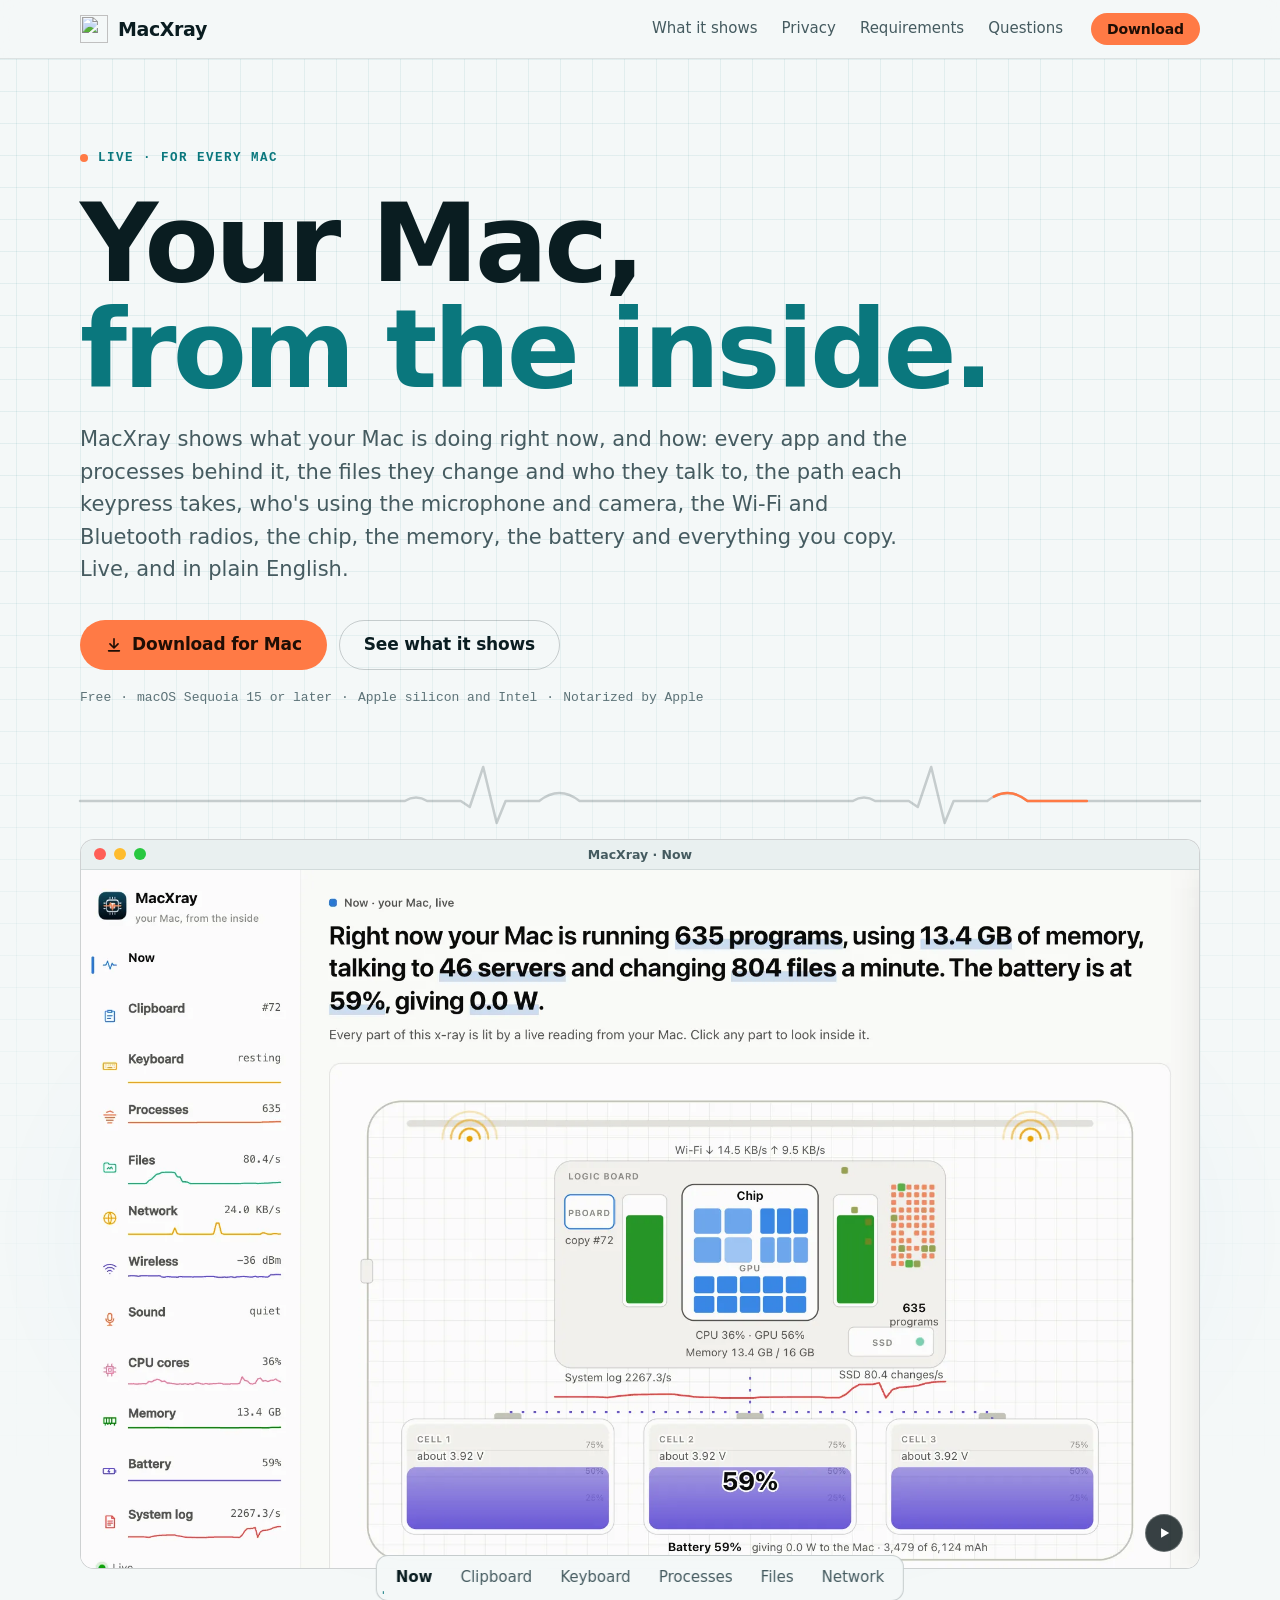
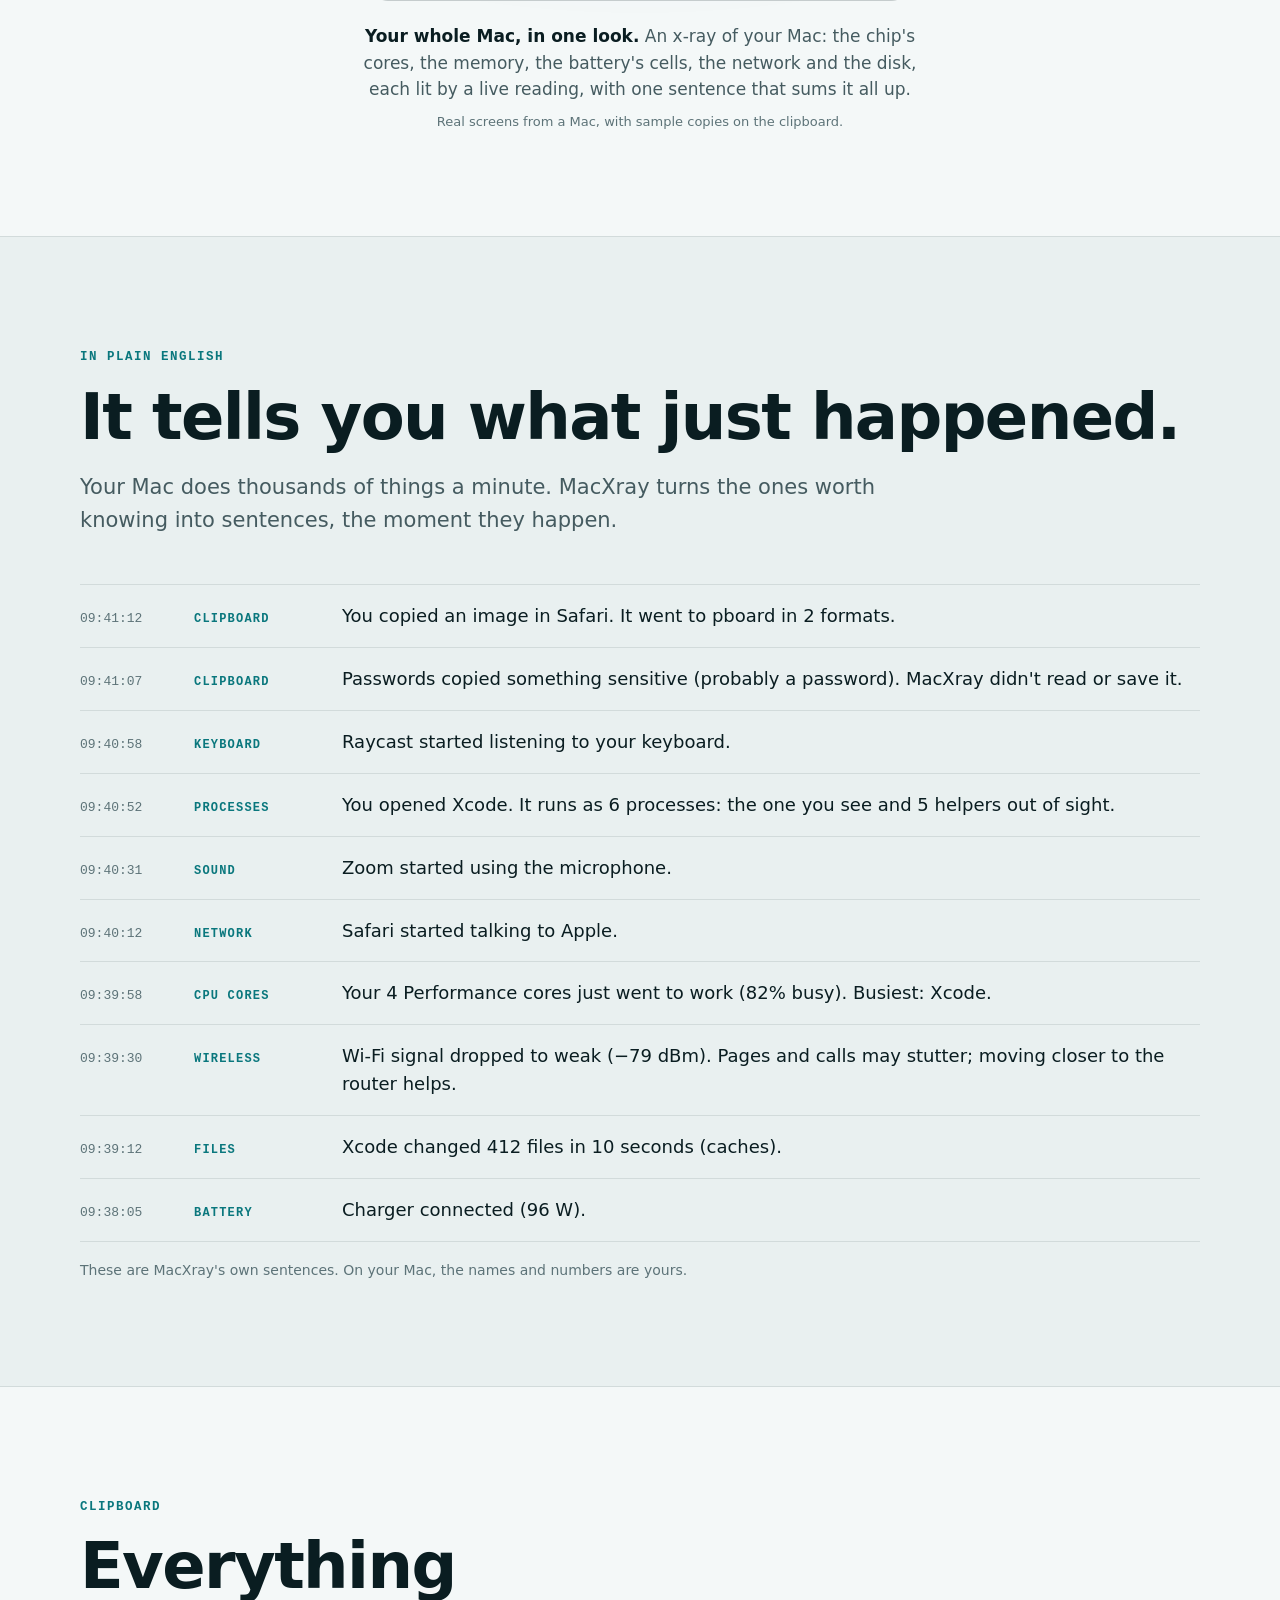
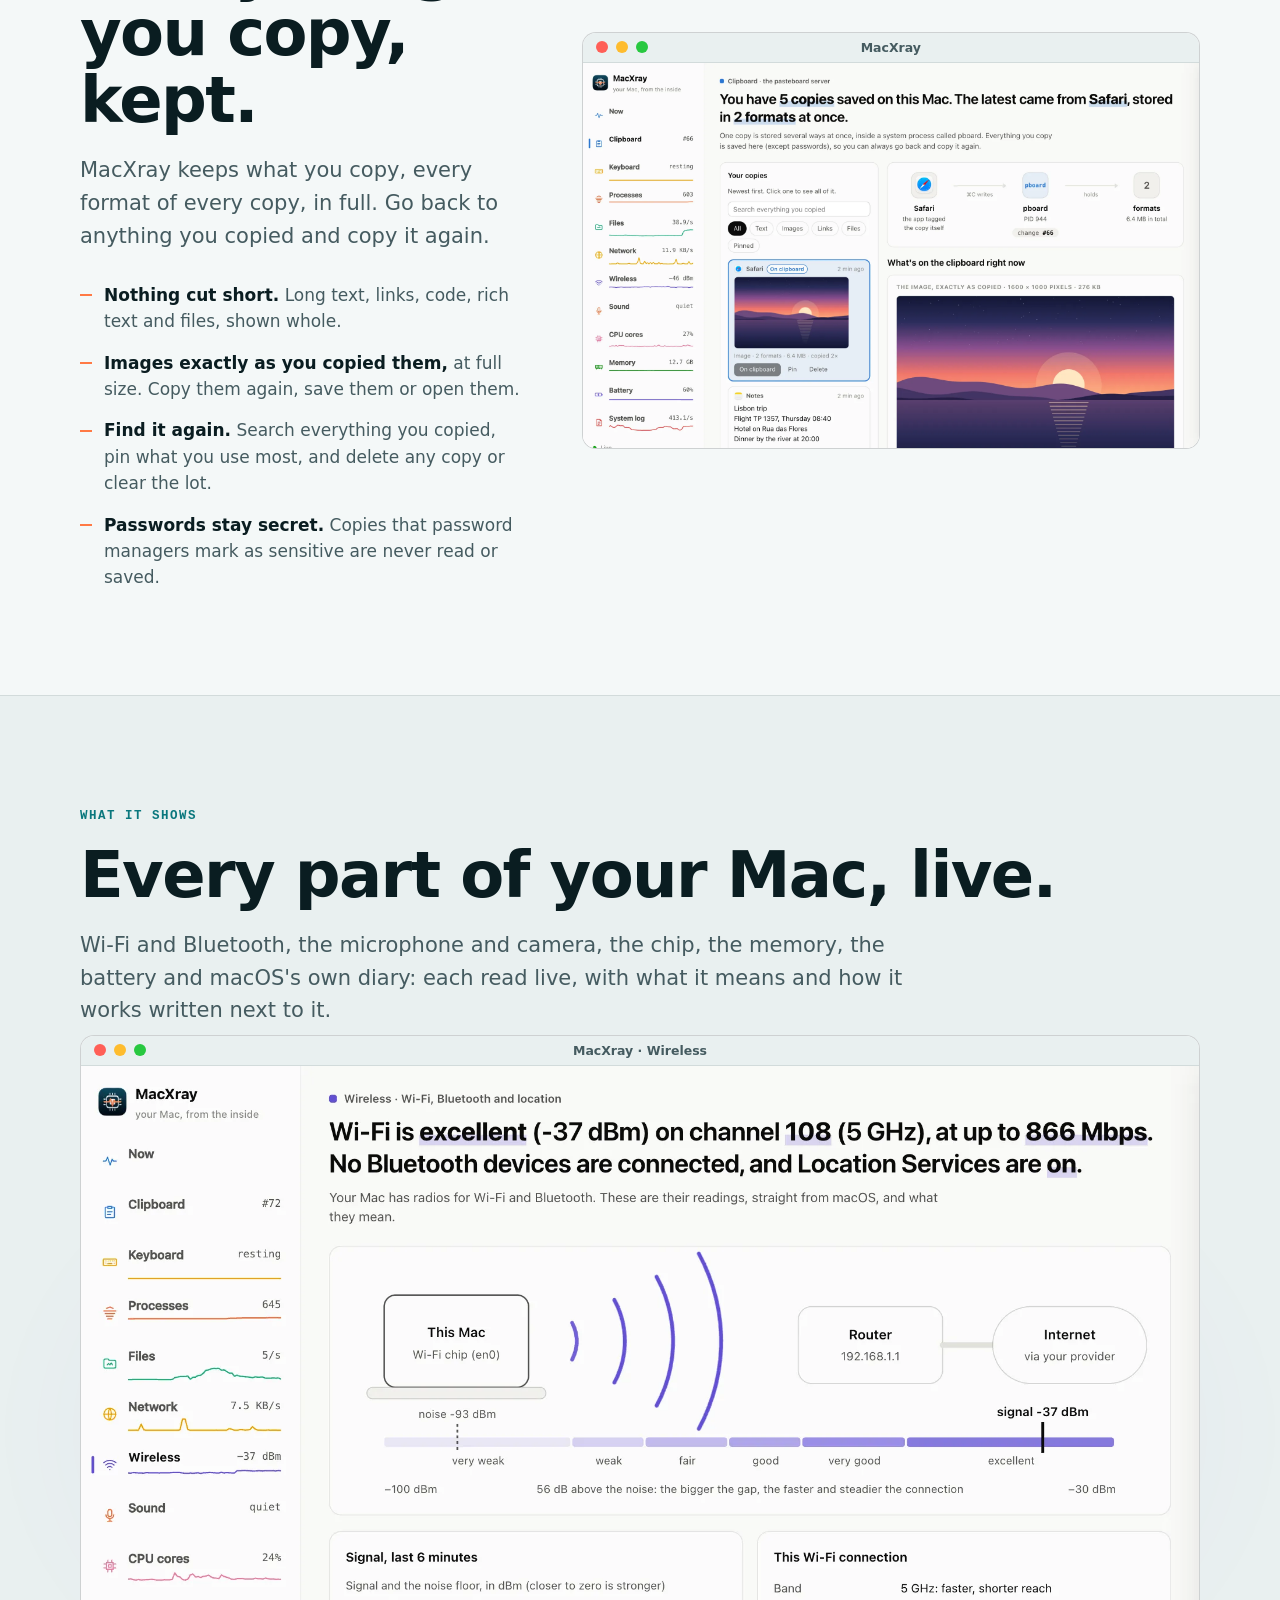
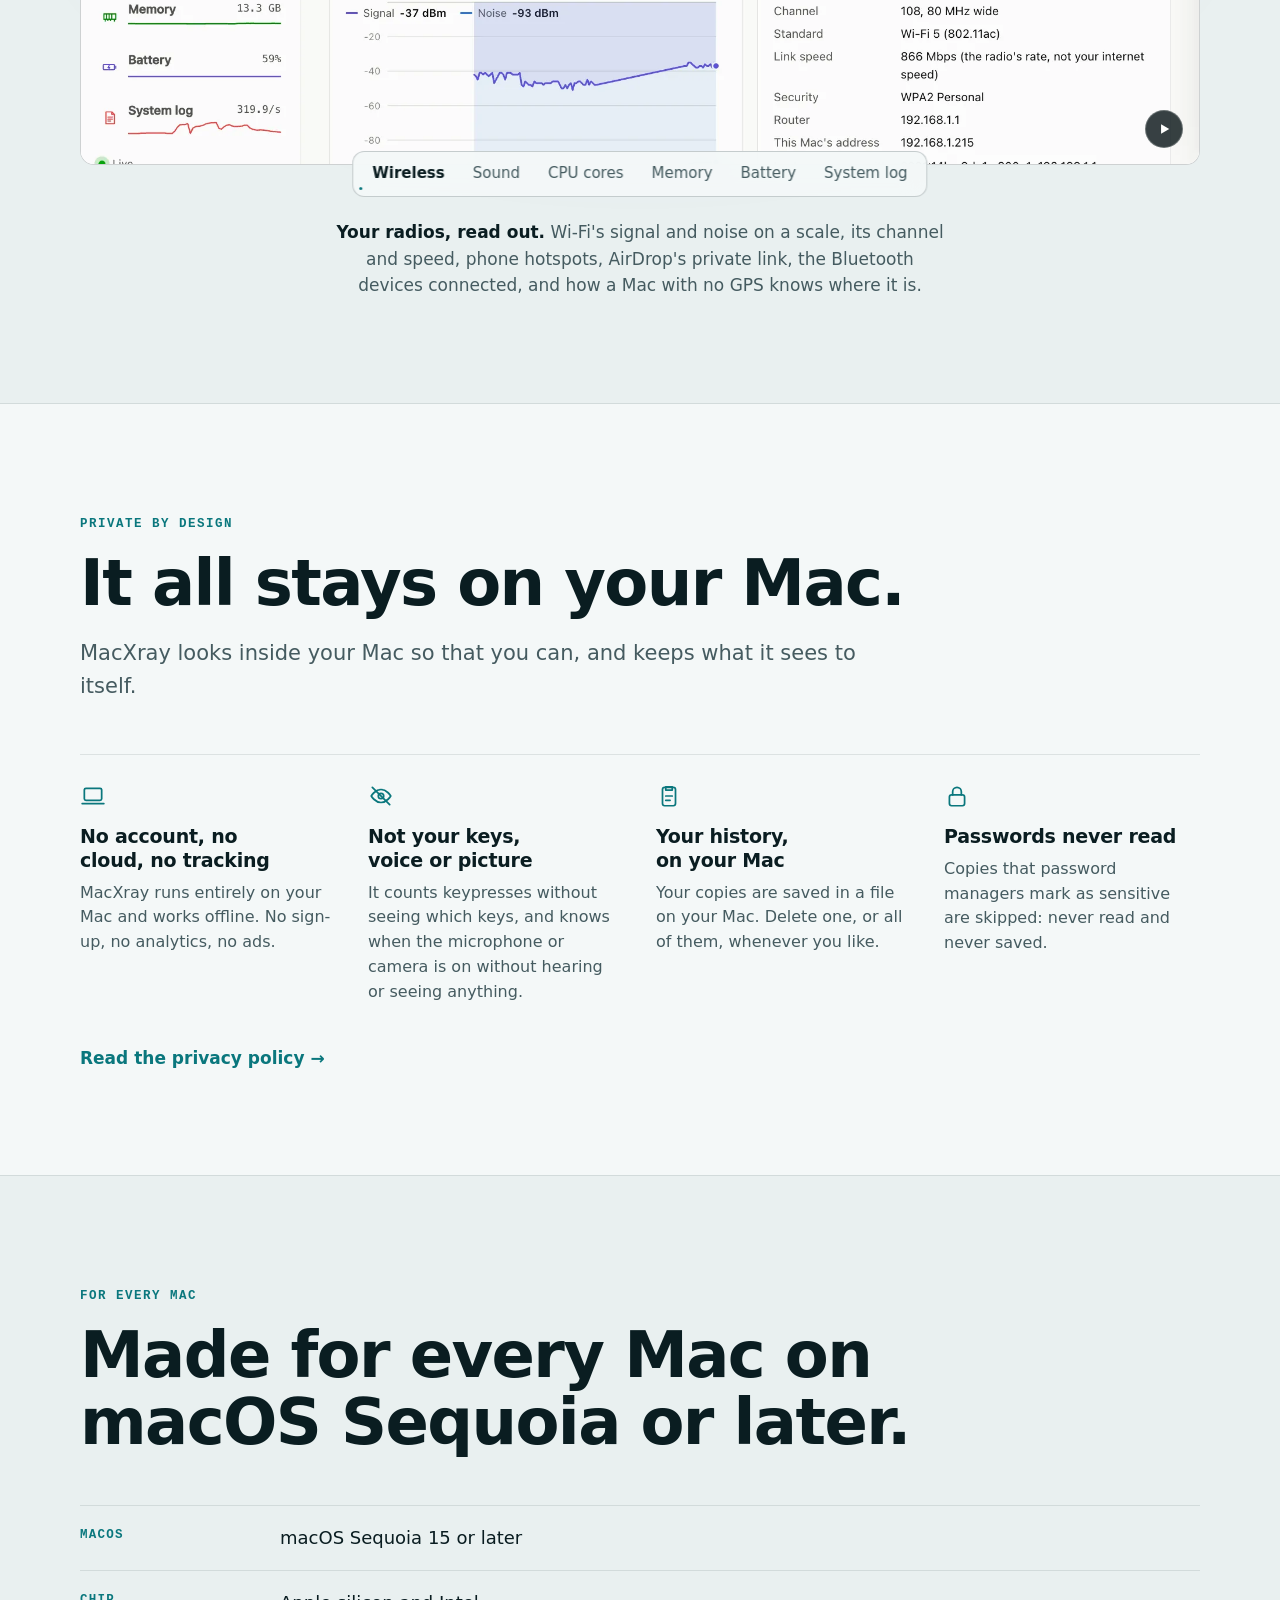
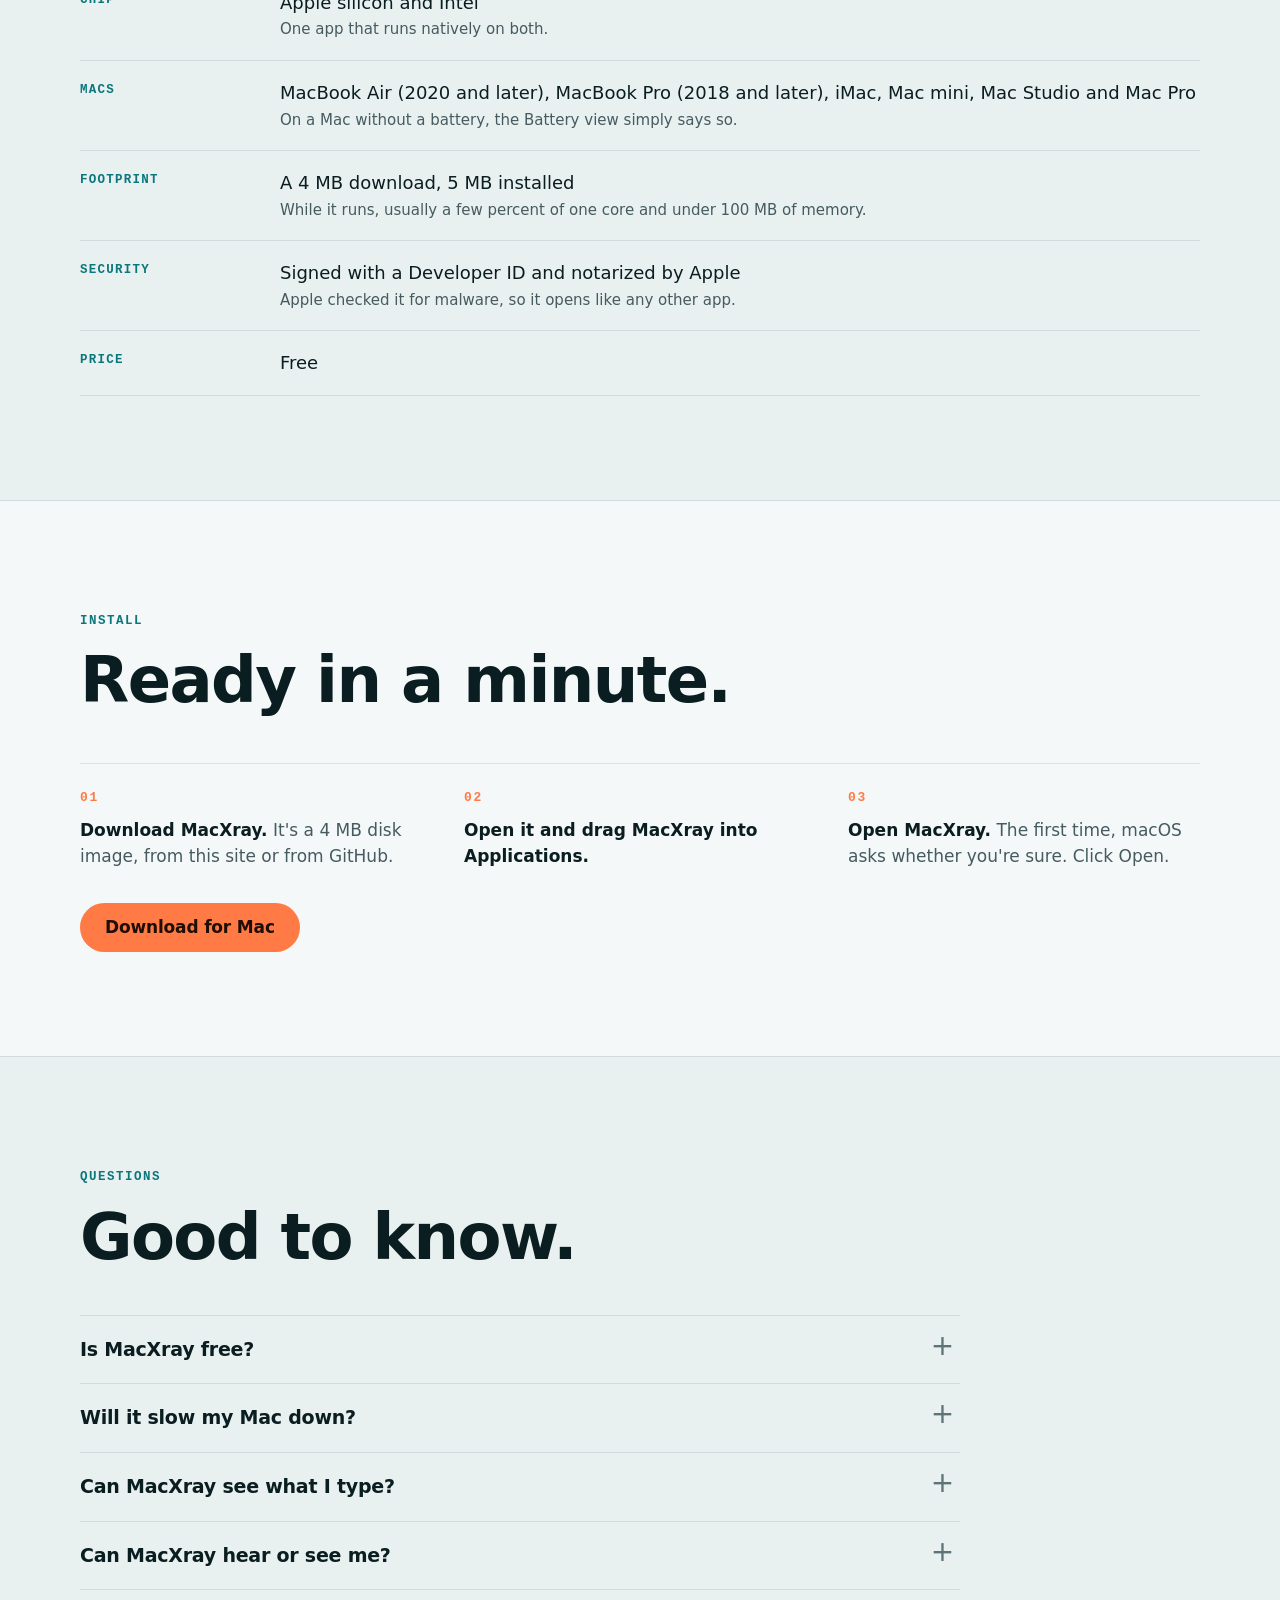
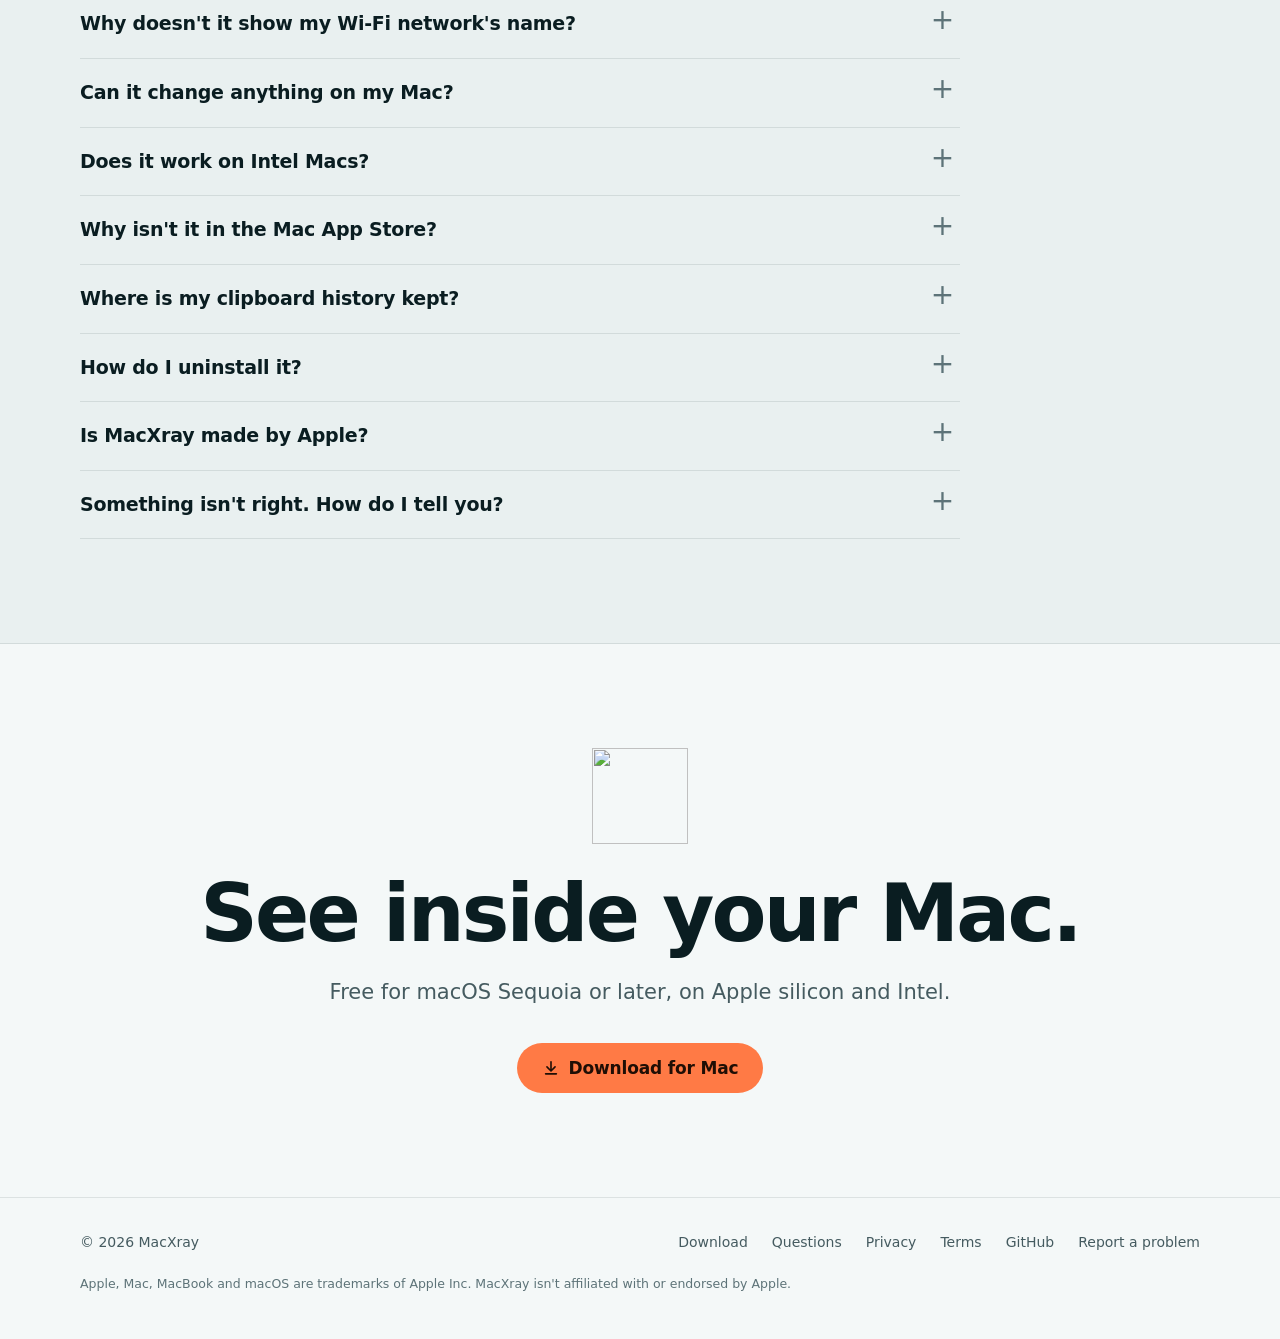
==== commit 421dafc0: "Website: two films that play every view with a cursor, adapted from Statiku's (the top one: Now, Cli" ====
--- a/docs/index.html
+++ b/docs/index.html
@@ -22,7 +22,6 @@
 <meta property="og:image:height" content="630">
 <meta name="twitter:card" content="summary_large_image">
 <link rel="stylesheet" href="assets/site.css">
-<script>document.documentElement.classList.add("js")</script>
 </head>
 <body>
 <a class="skip" href="#main">Skip to content</a>
@@ -54,13 +53,10 @@
         <path class="trace" d="M0 40H290Q300 33 310 40H340L348 46L360 6L372 62L380 40H410Q428 24 446 40H690Q700 33 710 40H740L748 46L760 6L772 62L780 40H810Q828 24 846 40H1000"/>
         <path class="beat" pathLength="2000" d="M0 40H290Q300 33 310 40H340L348 46L360 6L372 62L380 40H410Q428 24 446 40H690Q700 33 710 40H740L748 46L760 6L772 62L780 40H810Q828 24 846 40H1000"/>
       </svg>
-      <figure class="window scan">
-        <div class="titlebar" aria-hidden="true"><i></i><i></i><i></i><b>MacXray</b></div>
-        <picture>
-          <source srcset="assets/shots/now-dark.webp" media="(prefers-color-scheme: dark)">
-          <img src="assets/shots/now-light.webp" width="2000" height="1250" fetchpriority="high" alt="MacXray's Now view: the Mac drawn as an x-ray, with its chip's cores, memory, battery cells, network and disk each lit by a live reading, under one sentence that sums them up">
-        </picture>
-      </figure>
+      <div class="showcase" id="showcase">
+        <div class="film" data-film data-scenes="main" data-v="040"><img src="assets/shots/now-light.webp" width="2000" height="1250" alt="MacXray's Now view: the Mac drawn as an x-ray, with its chip, memory, battery cells, network and disk each lit by a live reading"></div>
+      </div>
+      <p class="demo-note">Real screens from a Mac, with sample copies on the clipboard.</p>
     </div>
   </section>
 
@@ -112,120 +108,9 @@
     <div class="wrap">
       <span class="eyebrow">What it shows</span>
       <h2 class="title">Every part of your Mac, live.</h2>
-      <p class="lede">Twelve views, each one a live reading from your Mac with what it means, and how it works, written next to it.</p>
-      <div class="tour">
-        <div class="tabs" role="tablist" aria-label="MacXray's views">
-          <button role="tab" id="t-now" aria-controls="v-now" aria-selected="true">Now</button>
-          <button role="tab" id="t-clipboard" aria-controls="v-clipboard" aria-selected="false" tabindex="-1">Clipboard</button>
-          <button role="tab" id="t-keyboard" aria-controls="v-keyboard" aria-selected="false" tabindex="-1">Keyboard</button>
-          <button role="tab" id="t-processes" aria-controls="v-processes" aria-selected="false" tabindex="-1">Processes</button>
-          <button role="tab" id="t-files" aria-controls="v-files" aria-selected="false" tabindex="-1">Files</button>
-          <button role="tab" id="t-network" aria-controls="v-network" aria-selected="false" tabindex="-1">Network</button>
-          <button role="tab" id="t-wireless" aria-controls="v-wireless" aria-selected="false" tabindex="-1">Wireless</button>
-          <button role="tab" id="t-sound" aria-controls="v-sound" aria-selected="false" tabindex="-1">Sound</button>
-          <button role="tab" id="t-cpu" aria-controls="v-cpu" aria-selected="false" tabindex="-1">CPU cores</button>
-          <button role="tab" id="t-memory" aria-controls="v-memory" aria-selected="false" tabindex="-1">Memory</button>
-          <button role="tab" id="t-battery" aria-controls="v-battery" aria-selected="false" tabindex="-1">Battery</button>
-          <button role="tab" id="t-log" aria-controls="v-log" aria-selected="false" tabindex="-1">System log</button>
-        </div>
-        <div class="panels">
-          <div class="panel" role="tabpanel" id="v-now" aria-labelledby="t-now">
-            <h3>Everything at a glance</h3>
-            <p>Your Mac drawn as an x-ray: the chip's cores, the memory, the battery's cells, the network and the disk, each lit by a live reading, with one sentence that sums it all up. Click any part to look inside it.</p>
-            <figure class="window">
-              <div class="titlebar" aria-hidden="true"><i></i><i></i><i></i><b>MacXray</b></div>
-              <picture><source srcset="assets/shots/now-dark.webp" media="(prefers-color-scheme: dark)"><img src="assets/shots/now-light.webp" width="2000" height="1250" loading="lazy" decoding="async" alt="The Now view: an x-ray of the Mac with live readings"></picture>
-            </figure>
-          </div>
-          <div class="panel" role="tabpanel" id="v-clipboard" aria-labelledby="t-clipboard">
-            <h3>Every copy, every format</h3>
-            <p>See which app made each copy and every format it was stored in, inside a system process called pboard. Copy any of them again. Images keep every pixel.</p>
-            <figure class="window">
-              <div class="titlebar" aria-hidden="true"><i></i><i></i><i></i><b>MacXray</b></div>
-              <picture><source srcset="assets/shots/clipboard-dark.webp" media="(prefers-color-scheme: dark)"><img src="assets/shots/clipboard-light.webp" width="2000" height="1250" loading="lazy" decoding="async" alt="The Clipboard view: past copies and the formats of the latest one"></picture>
-            </figure>
-          </div>
-          <div class="panel" role="tabpanel" id="v-keyboard" aria-labelledby="t-keyboard">
-            <h3>From key to app</h3>
-            <p>How your keyboard is connected, the path each keypress takes to the app in front, every program listening to your keys on the way, and how fast you're typing. MacXray sees when a key goes down, never which key, so it can't read what you type.</p>
-            <figure class="window">
-              <div class="titlebar" aria-hidden="true"><i></i><i></i><i></i><b>MacXray</b></div>
-              <picture><source srcset="assets/shots/keyboard-dark.webp" media="(prefers-color-scheme: dark)"><img src="assets/shots/keyboard-light.webp" width="2000" height="1250" loading="lazy" decoding="async" alt="The Keyboard view: the path of a keypress from the keyboard through macOS to the app in front, with the programs listening on the way"></picture>
-            </figure>
-          </div>
-          <div class="panel" role="tabpanel" id="v-processes" aria-labelledby="t-processes">
-            <h3>Every program, explained</h3>
-            <p>Your Mac runs hundreds of programs, and you opened a handful of them. See each app with the helpers it splits into below the waterline and the memory they take, then click any of them to learn what it is and why it's running.</p>
-            <figure class="window">
-              <div class="titlebar" aria-hidden="true"><i></i><i></i><i></i><b>MacXray</b></div>
-              <picture><source srcset="assets/shots/processes-dark.webp" media="(prefers-color-scheme: dark)"><img src="assets/shots/processes-light.webp" width="2000" height="1250" loading="lazy" decoding="async" alt="The Processes view: each app as an iceberg of the processes it runs, sized by memory"></picture>
-            </figure>
-          </div>
-          <div class="panel" role="tabpanel" id="v-files" aria-labelledby="t-files">
-            <h3>The disk's heartbeat</h3>
-            <p>macOS records every change to every file. MacXray shows which app is changing what, sorted into your own files, app data, caches, settings and logs. It never reads what's inside them.</p>
-            <figure class="window">
-              <div class="titlebar" aria-hidden="true"><i></i><i></i><i></i><b>MacXray</b></div>
-              <picture><source srcset="assets/shots/files-dark.webp" media="(prefers-color-scheme: dark)"><img src="assets/shots/files-light.webp" width="2000" height="1250" loading="lazy" decoding="async" alt="The Files view: changes across the disk over time, sorted by kind of folder, and the apps writing them"></picture>
-            </figure>
-          </div>
-          <div class="panel" role="tabpanel" id="v-network" aria-labelledby="t-network">
-            <h3>Who your Mac talks to</h3>
-            <p>Every live connection, from the app that opened it to the company on the other end, with what's flowing each way, the port it uses and whether anyone along the way could read it.</p>
-            <figure class="window">
-              <div class="titlebar" aria-hidden="true"><i></i><i></i><i></i><b>MacXray</b></div>
-              <picture><source srcset="assets/shots/network-dark.webp" media="(prefers-color-scheme: dark)"><img src="assets/shots/network-light.webp" width="2000" height="1250" loading="lazy" decoding="async" alt="The Network view: apps on the left, the companies they talk to on the right, with traffic flowing between them"></picture>
-            </figure>
-          </div>
-          <div class="panel" role="tabpanel" id="v-wireless" aria-labelledby="t-wireless">
-            <h3>Your radios</h3>
-            <p>Wi-Fi's signal and noise, its channel, band and speed, whether you're on a phone's hotspot, AirDrop's private Wi-Fi link, the Bluetooth devices connected, and how a Mac with no GPS knows where it is.</p>
-            <figure class="window">
-              <div class="titlebar" aria-hidden="true"><i></i><i></i><i></i><b>MacXray</b></div>
-              <picture><source srcset="assets/shots/wireless-dark.webp" media="(prefers-color-scheme: dark)"><img src="assets/shots/wireless-light.webp" width="2000" height="1250" loading="lazy" decoding="async" alt="The Wireless view: the Wi-Fi signal between the Mac and the router on a scale from very weak to excellent"></picture>
-            </figure>
-          </div>
-          <div class="panel" role="tabpanel" id="v-sound" aria-labelledby="t-sound">
-            <h3>Microphone, camera and speakers</h3>
-            <p>Which app is using the microphone, whether the camera is on, what's playing and through which speakers, and how a voice becomes numbers. MacXray never listens or watches: it asks macOS which devices are running.</p>
-            <figure class="window">
-              <div class="titlebar" aria-hidden="true"><i></i><i></i><i></i><b>MacXray</b></div>
-              <picture><source srcset="assets/shots/sound-dark.webp" media="(prefers-color-scheme: dark)"><img src="assets/shots/sound-light.webp" width="2000" height="1250" loading="lazy" decoding="async" alt="The Sound view: microphones and cameras, the apps using sound, and the speakers sound comes out of"></picture>
-            </figure>
-          </div>
-          <div class="panel" role="tabpanel" id="v-cpu" aria-labelledby="t-cpu">
-            <h3>Inside the chip</h3>
-            <p>Every core's load, second by second: the fast cores and the Efficiency cores, the graphics, and how warm macOS thinks the chip is running.</p>
-            <figure class="window">
-              <div class="titlebar" aria-hidden="true"><i></i><i></i><i></i><b>MacXray</b></div>
-              <picture><source srcset="assets/shots/cpu-dark.webp" media="(prefers-color-scheme: dark)"><img src="assets/shots/cpu-light.webp" width="2000" height="1250" loading="lazy" decoding="async" alt="The CPU cores view: each core of the chip as a tile coloured by how busy it is, with the graphics and memory"></picture>
-            </figure>
-          </div>
-          <div class="panel" role="tabpanel" id="v-memory" aria-labelledby="t-memory">
-            <h3>Where your memory went</h3>
-            <p>What's in use, what macOS has squeezed to save room, what it keeps as cache, and the pressure macOS feels, in the same terms it uses itself.</p>
-            <figure class="window">
-              <div class="titlebar" aria-hidden="true"><i></i><i></i><i></i><b>MacXray</b></div>
-              <picture><source srcset="assets/shots/memory-dark.webp" media="(prefers-color-scheme: dark)"><img src="assets/shots/memory-light.webp" width="2000" height="1250" loading="lazy" decoding="async" alt="The Memory view: blocks of memory coloured by what they hold, with memory pressure and compression"></picture>
-            </figure>
-          </div>
-          <div class="panel" role="tabpanel" id="v-battery" aria-labelledby="t-battery">
-            <h3>Energy in and out</h3>
-            <p>Charge, health and charge cycles, the cells inside, the power flowing from the charger and the battery, and the battery chip's own readings, translated.</p>
-            <figure class="window">
-              <div class="titlebar" aria-hidden="true"><i></i><i></i><i></i><b>MacXray</b></div>
-              <picture><source srcset="assets/shots/battery-dark.webp" media="(prefers-color-scheme: dark)"><img src="assets/shots/battery-light.webp" width="2000" height="1250" loading="lazy" decoding="async" alt="The Battery view: power flowing between the charger, the Mac and the battery's cells, with the battery's health"></picture>
-            </figure>
-          </div>
-          <div class="panel" role="tabpanel" id="v-log" aria-labelledby="t-log">
-            <h3>macOS's diary</h3>
-            <p>Thousands of entries a second, grouped by the part of macOS that wrote them, with errors counted and what each part does explained.</p>
-            <figure class="window">
-              <div class="titlebar" aria-hidden="true"><i></i><i></i><i></i><b>MacXray</b></div>
-              <picture><source srcset="assets/shots/log-dark.webp" media="(prefers-color-scheme: dark)"><img src="assets/shots/log-light.webp" width="2000" height="1250" loading="lazy" decoding="async" alt="The System log view: entries per second over the last minute and who in macOS is writing them"></picture>
-            </figure>
-          </div>
-        </div>
+      <p class="lede">Wi-Fi and Bluetooth, the microphone and camera, the chip, the memory, the battery and macOS's own diary: each read live, with what it means and how it works written next to it.</p>
+      <div class="showcase">
+        <div class="film" data-film data-scenes="more" data-v="040"><img src="assets/shots/wireless-light.webp" width="2000" height="1250" alt="MacXray's Wireless view: the Wi-Fi signal between the Mac and the router"></div>
       </div>
     </div>
   </section>
@@ -317,7 +202,6 @@
       <p class="lede">Free for macOS Sequoia or later, on Apple silicon and Intel.</p>
       <div class="actions">
         <a class="btn" href="download/"><svg viewBox="0 0 20 20" aria-hidden="true"><path d="M10 3v10M5.5 8.8 10 13.3l4.5-4.5M4 16.5h12" fill="none" stroke="currentColor" stroke-width="1.8" stroke-linecap="round" stroke-linejoin="round"/></svg>Download for Mac</a>
-        <a class="btn line" href="https://github.com/victorabuchi/macxray-app/releases">All versions on GitHub</a>
       </div>
     </div>
   </section>
@@ -325,7 +209,7 @@
 
 <footer>
   <div class="wrap">
-    <span class="who">MacXray by Victor Abuchi</span>
+    <span class="who">© 2026 MacXray</span>
     <a href="download/">Download</a>
     <a href="#faq">Questions</a>
     <a href="privacy/">Privacy</a>
@@ -336,31 +220,7 @@
   </div>
 </footer>
 
-<script>
-// The views as tabs, like the app's sidebar: click one, or move with the arrow keys. Without this script every view
-// shows, one after another.
-(() => {
-  const tabs = [...document.querySelectorAll('.tabs [role="tab"]')];
-  const show = (tab, focus) => {
-    for (const t of tabs) {
-      const on = t === tab;
-      t.setAttribute("aria-selected", String(on));
-      t.tabIndex = on ? 0 : -1;
-      document.getElementById(t.getAttribute("aria-controls")).hidden = !on;
-    }
-    if (focus) tab.focus();
-  };
-  tabs.forEach((tab, i) => {
-    tab.addEventListener("click", () => show(tab));
-    tab.addEventListener("keydown", (e) => {
-      const step = { ArrowDown: 1, ArrowRight: 1, ArrowUp: -1, ArrowLeft: -1 }[e.key];
-      if (!step) return;
-      e.preventDefault();
-      show(tabs[(i + step + tabs.length) % tabs.length], true);
-    });
-  });
-  if (tabs.length) show(tabs[0]);
-})();
-</script>
+<script src="assets/film-scenes.js?v=040"></script>
+<script src="assets/film.js?v=040" data-src="assets/film/"></script>
 </body>
 </html>
--- a/docs/assets/site.css
+++ b/docs/assets/site.css
@@ -0,0 +1,299 @@
+/* MacXray's website. One stylesheet for every page, in MacXray's own look: the deep teal and the orange
+   heartbeat of its icon, an X-ray light box's grid, and flat surfaces with hairline edges (no shadows,
+   no shaded cards; a selected item is bold with a thin bar, as in the app). Light and Dark follow the Mac. */
+
+:root {
+  --bg: #f4f8f8;
+  --bg-2: #e9f0f0;
+  --panel: #ffffff;
+  --ink: #0a1d21;
+  --muted: #455b60;
+  --faint: #5d7378;
+  --line: rgba(10, 29, 33, 0.1);
+  --line-2: rgba(10, 29, 33, 0.2);
+  --teal: #0a777d;
+  --pulse: #ff7a45;
+  --on-pulse: #1f0e05;
+  --grid: rgba(10, 119, 125, 0.075);
+  --scan: rgba(10, 150, 156, 0.6);
+  --display: -apple-system, BlinkMacSystemFont, "SF Pro Display", system-ui, "Helvetica Neue", Arial, sans-serif;
+  --text: -apple-system, BlinkMacSystemFont, "SF Pro Text", system-ui, "Helvetica Neue", Arial, sans-serif;
+  --mono: ui-monospace, "SF Mono", SFMono-Regular, Menlo, Consolas, monospace;
+  color-scheme: light;
+}
+@media (prefers-color-scheme: dark) {
+  :root {
+    --bg: #061215;
+    --bg-2: #0a1a1e;
+    --panel: #0c1f24;
+    --ink: #e4eff0;
+    --muted: #a0b5b9;
+    --faint: #7d9398;
+    --line: rgba(228, 239, 240, 0.09);
+    --line-2: rgba(228, 239, 240, 0.18);
+    --teal: #55d3c7;
+    --pulse: #ff8a5c;
+    --grid: rgba(85, 211, 199, 0.06);
+    --scan: rgba(85, 211, 199, 0.65);
+    color-scheme: dark;
+  }
+}
+
+*, *::before, *::after { box-sizing: border-box; }
+html { -webkit-text-size-adjust: 100%; scroll-padding-top: 72px; }
+@media (prefers-reduced-motion: no-preference) { html { scroll-behavior: smooth; } }
+body { margin: 0; background: var(--bg); color: var(--ink); font: 17px/1.55 var(--text); -webkit-font-smoothing: antialiased; }
+a { color: var(--teal); text-decoration: none; }
+a:hover { text-decoration: underline; text-underline-offset: 3px; }
+img, svg { display: block; max-width: 100%; }
+img { height: auto; }
+h1, h2, h3 { margin: 0; font-family: var(--display); letter-spacing: -0.025em; line-height: 1.05; text-wrap: balance; }
+p { margin: 0; }
+code, kbd { font: 0.88em var(--mono); }
+code { background: var(--bg-2); border: 1px solid var(--line); border-radius: 6px; padding: 1px 6px; color: var(--ink); overflow-wrap: anywhere; }
+.wrap { width: 100%; max-width: 1160px; margin: 0 auto; padding-left: max(20px, env(safe-area-inset-left, 0px)); padding-right: max(20px, env(safe-area-inset-right, 0px)); }
+section { padding-block: 104px; }
+.band { background: var(--bg-2); border-block: 1px solid var(--line); }
+.skip { position: absolute; left: -9999px; top: 8px; z-index: 20; background: var(--panel); color: var(--ink); padding: 8px 14px; border: 1px solid var(--line-2); border-radius: 8px; }
+.skip:focus { left: 12px; }
+:focus-visible { outline: 2px solid var(--teal); outline-offset: 3px; border-radius: 4px; }
+
+/* The bar along the top */
+.bar { position: sticky; top: 0; z-index: 10; background: color-mix(in srgb, var(--bg) 88%, transparent); -webkit-backdrop-filter: saturate(160%) blur(18px); backdrop-filter: saturate(160%) blur(18px); border-bottom: 1px solid var(--line); }
+.bar .wrap { display: flex; align-items: center; gap: 28px; min-height: 58px; }
+.brand { display: flex; align-items: center; gap: 10px; color: var(--ink); font: 650 19px/1 var(--display); letter-spacing: -0.02em; }
+.brand:hover { text-decoration: none; }
+.brand img { width: 28px; height: 28px; }
+.links { display: flex; gap: 24px; margin-left: auto; font-size: 15px; }
+.links a { color: var(--muted); }
+.links a:hover { color: var(--ink); text-decoration: none; }
+.bar .btn { padding: 8px 15px; font-size: 14px; }
+@media (max-width: 760px) { .links { display: none; } .bar .btn { margin-left: auto; } }
+
+/* Buttons */
+.btn { display: inline-flex; align-items: center; gap: 9px; border-radius: 999px; background: var(--pulse); color: var(--on-pulse); border: 1px solid transparent; font: 600 17px/1 var(--text); letter-spacing: -0.01em; padding: 15px 24px; white-space: nowrap; }
+.btn:hover { text-decoration: none; filter: brightness(1.07); }
+.btn svg { width: 18px; height: 18px; flex: none; }
+.btn.line { background: transparent; color: var(--ink); border-color: var(--line-2); }
+.btn.line:hover { border-color: var(--ink); filter: none; }
+
+/* Labels, headings, text */
+.eyebrow { display: inline-flex; align-items: center; gap: 10px; font: 600 12.5px/1.2 var(--mono); letter-spacing: 0.12em; text-transform: uppercase; color: var(--teal); }
+.live { width: 8px; height: 8px; border-radius: 50%; background: var(--pulse); }
+@media (prefers-reduced-motion: no-preference) { .live { animation: live 2.2s ease-out infinite; } }
+@keyframes live { 0% { box-shadow: 0 0 0 0 color-mix(in srgb, var(--pulse) 55%, transparent); } 70%, 100% { box-shadow: 0 0 0 9px transparent; } }
+.title { font-size: clamp(36px, 5vw, 64px); font-weight: 700; margin-top: 16px; }
+.lede { margin-top: 20px; color: var(--muted); font-size: clamp(18px, 1.8vw, 21px); max-width: 62ch; }
+.meta { display: flex; flex-wrap: wrap; gap: 4px 0; margin-top: 18px; font: 500 13px/1.6 var(--mono); color: var(--faint); }
+.meta span:not(:last-child)::after { content: "·"; margin: 0 9px; }
+.actions { display: flex; flex-wrap: wrap; gap: 12px; margin-top: 34px; }
+
+/* The first screen: the light box, the heartbeat and the window being x-rayed */
+.hero { position: relative; overflow: hidden; padding-block: 84px 104px; }
+.hero::before { content: ""; position: absolute; inset: 0; pointer-events: none;
+  background-image: linear-gradient(var(--grid) 1px, transparent 1px), linear-gradient(90deg, var(--grid) 1px, transparent 1px);
+  background-size: 32px 32px; background-position: center top;
+  -webkit-mask-image: linear-gradient(to bottom, #000 25%, transparent 80%); mask-image: linear-gradient(to bottom, #000 25%, transparent 80%); }
+.hero .wrap { position: relative; }
+.hero h1 { font-size: clamp(50px, 8.6vw, 108px); font-weight: 700; letter-spacing: -0.035em; line-height: 0.98; margin-top: 22px; }
+.hero h1 span { display: block; color: var(--teal); }
+.ecg { width: 100%; height: 70px; margin: 52px 0 4px; overflow: visible; }
+.ecg path { fill: none; stroke-width: 2.5; stroke-linecap: round; stroke-linejoin: round; vector-effect: non-scaling-stroke; }
+.ecg .trace { stroke: var(--line-2); }
+.ecg .beat { stroke: var(--pulse); stroke-dasharray: 160 1840; stroke-dashoffset: 160; }
+@media (prefers-reduced-motion: no-preference) { .ecg .beat { animation: beat 3.6s linear infinite; } }
+@media (prefers-reduced-motion: reduce) { .ecg .beat { stroke-dasharray: none; stroke-dashoffset: 0; } }
+@keyframes beat { from { stroke-dashoffset: 160; } to { stroke-dashoffset: -1840; } }
+
+/* A MacXray window around each screenshot */
+.window { position: relative; margin: 0; border: 1px solid var(--line-2); border-radius: 14px; overflow: hidden; background: var(--panel); }
+.titlebar { position: relative; display: flex; align-items: center; gap: 8px; height: 30px; padding-inline: 13px; background: var(--bg-2); border-bottom: 1px solid var(--line); }
+.titlebar i { width: 12px; height: 12px; border-radius: 50%; background: #ff5f57; }
+.titlebar i:nth-child(2) { background: #febc2e; }
+.titlebar i:nth-child(3) { background: #28c840; }
+.titlebar b { position: absolute; inset: 0; text-align: center; font: 600 12.5px/30px var(--text); color: var(--muted); pointer-events: none; }
+.window img { width: 100%; aspect-ratio: 8 / 5; object-fit: cover; object-position: top; background: var(--panel); }
+
+/* What MacXray tells you, in its own words */
+.feed { list-style: none; margin: 48px 0 0; padding: 0; border-top: 1px solid var(--line); }
+.feed li { display: grid; grid-template-columns: 96px 130px minmax(0, 1fr); gap: 18px; align-items: baseline; padding: 17px 0; border-bottom: 1px solid var(--line); }
+.feed time { font: 500 13px var(--mono); color: var(--faint); }
+.feed .who { font: 600 12px var(--mono); letter-spacing: 0.1em; text-transform: uppercase; color: var(--teal); }
+.feed p { font-size: 18px; }
+.note { margin-top: 18px; color: var(--faint); font-size: 14px; }
+@media (max-width: 760px) { .feed li { grid-template-columns: auto minmax(0, 1fr); gap: 4px 14px; } .feed p { grid-column: 1 / -1; font-size: 17px; } }
+
+/* A feature beside its screenshot */
+.split { display: grid; grid-template-columns: minmax(0, 5fr) minmax(0, 7fr); gap: 60px; align-items: center; }
+.points { list-style: none; margin: 30px 0 0; padding: 0; display: grid; gap: 15px; }
+.points li { position: relative; padding-left: 24px; color: var(--muted); }
+.points li::before { content: ""; position: absolute; left: 0; top: 0.72em; width: 12px; height: 2px; background: var(--pulse); }
+.points strong { color: var(--ink); font-weight: 600; }
+@media (max-width: 980px) { .split { grid-template-columns: minmax(0, 1fr); gap: 40px; } }
+
+/* The tour of the views: a sidebar like the app's, then the view */
+.tour { display: grid; grid-template-columns: 230px minmax(0, 1fr); gap: 52px; margin-top: 52px; }
+.tabs { display: none; flex-direction: column; border-left: 1px solid var(--line); align-self: start; position: sticky; top: 88px; }
+html.js .tabs { display: flex; }
+.tabs button { all: unset; cursor: pointer; display: block; margin-left: -1px; padding: 11px 18px; border-left: 3px solid transparent; color: var(--muted); font: 500 17px/1.3 var(--text); }
+.tabs button:hover { color: var(--ink); }
+.tabs button[aria-selected="true"] { color: var(--ink); font-weight: 700; border-left-color: var(--teal); }
+.tabs button:focus-visible { outline: 2px solid var(--teal); outline-offset: -2px; }
+.panels { display: grid; gap: 72px; }
+html.js .panels { gap: 0; }
+html.js .panel[hidden] { display: none; }
+.panel h3 { font-size: clamp(28px, 3.2vw, 40px); font-weight: 700; }
+.panel p { margin-top: 12px; color: var(--muted); max-width: 66ch; }
+.panel .window { margin-top: 30px; }
+html:not(.js) .tour { grid-template-columns: minmax(0, 1fr); }
+@media (max-width: 980px) {
+  .tour { grid-template-columns: minmax(0, 1fr); gap: 28px; }
+  .tabs { position: static; flex-direction: row; overflow-x: auto; border-left: 0; border-bottom: 1px solid var(--line); scrollbar-width: none; }
+  .tabs::-webkit-scrollbar { display: none; }
+  .tabs button { margin: 0 0 -1px; padding: 10px 14px; border-left: 0; border-bottom: 3px solid transparent; white-space: nowrap; font-size: 16px; }
+  .tabs button[aria-selected="true"] { border-bottom-color: var(--teal); }
+}
+
+/* The films: real screenshots of MacXray played scene by scene (film.js), adapted from Statiku's. A MacXray window with
+   a cursor and a label for what it points at; the tab playing is bold with a thin bar that fills as it plays. */
+.showcase { margin-top: 8px; }
+.film { position: relative; width: 100%; margin-inline: auto; }
+.film > img { width: 100%; border: 1px solid var(--line-2); border-radius: 14px; }
+.film-stage { position: relative; padding-bottom: 32px; }
+.film-glow { position: absolute; inset: 12% -3% 8%; z-index: 0; opacity: .28; filter: blur(70px); transition: background .8s ease; pointer-events: none; }
+.film-window { position: relative; z-index: 1; border: 1px solid var(--line-2); border-radius: 14px; overflow: hidden; background: var(--panel); }
+.film-chrome { position: relative; display: flex; align-items: center; height: 30px; padding-inline: 13px; background: var(--bg-2); border-bottom: 1px solid var(--line); }
+.film-dots { display: inline-flex; gap: 8px; }
+.film-dots i { width: 12px; height: 12px; border-radius: 50%; background: #ff5f57; }
+.film-dots i:nth-child(2) { background: #febc2e; }
+.film-dots i:nth-child(3) { background: #28c840; }
+.film-title { position: absolute; inset: 0; text-align: center; font: 600 12.5px/30px var(--text); color: var(--muted); pointer-events: none; }
+.film-viewport { position: relative; width: 100%; aspect-ratio: 8 / 5; overflow: hidden; background: var(--panel); }
+.film-frames { position: absolute; inset: 0; }
+.film-frames img { position: absolute; inset: 0; width: 100%; height: 100%; object-fit: cover; object-position: top; opacity: 0; transition: opacity .3s ease; user-select: none; }
+.film-frames img.on { opacity: 1; }
+.film-cursor { position: absolute; left: 0; top: 0; z-index: 3; width: 22px; height: 26px; margin: -2px 0 0 -2px; opacity: 0; pointer-events: none;
+  transition: transform .65s cubic-bezier(.4, 0, .2, 1), opacity .25s; filter: drop-shadow(0 2px 3px rgba(0, 0, 0, .35)); }
+.film-label { position: absolute; left: 0; top: 0; z-index: 3; padding: 6px 12px; border-radius: 99px; background: rgba(6, 18, 21, .88); color: #fff;
+  font: 600 13px var(--text); white-space: nowrap; pointer-events: none; opacity: 0; transition: transform .65s cubic-bezier(.4, 0, .2, 1), opacity .25s;
+  box-shadow: 0 0 0 1.5px color-mix(in srgb, var(--glow, #fff) 70%, transparent); }
+.film-ripple { position: absolute; left: -9px; top: -9px; width: 28px; height: 28px; border-radius: 50%; border: 2px solid var(--pulse); opacity: 0; }
+.film-ripple.go { animation: film-ripple .5s ease-out; }
+@keyframes film-ripple { from { transform: scale(.4); opacity: 1; } to { transform: scale(1.6); opacity: 0; } }
+.film-play { position: absolute; right: 16px; bottom: 16px; z-index: 4; display: grid; place-items: center; width: 38px; height: 38px; border: 1px solid rgba(255, 255, 255, .25);
+  border-radius: 50%; background: rgba(6, 18, 21, .8); color: #fff; cursor: pointer; }
+.film-play:hover { background: rgba(6, 18, 21, .95); }
+.film-tabs { position: absolute; left: 50%; bottom: 0; z-index: 6; display: flex; gap: 2px; width: max-content; max-width: calc(100% - 16px); padding: 3px 6px;
+  border: 1px solid var(--line-2); border-radius: 12px; background: color-mix(in srgb, var(--bg) 94%, transparent); -webkit-backdrop-filter: blur(12px); backdrop-filter: blur(12px);
+  transform: translateX(-50%); overflow-x: auto; scrollbar-width: none; }
+.film-tabs::-webkit-scrollbar { display: none; }
+.film-tab { position: relative; flex: none; padding: 9px 13px 11px; border: 0; background: none; color: var(--muted); font: 500 15px var(--text); cursor: pointer; }
+.film-tab:hover { color: var(--ink); }
+.film-tab[aria-selected="true"] { color: var(--ink); font-weight: 700; }
+.film-progress { position: absolute; left: 0; bottom: 3px; width: 0; height: 3px; border-radius: 2px; background: var(--teal); transition: width .1s linear; }
+.film-caption { margin: 22px auto 0; max-width: 680px; min-height: 3.2em; text-align: center; color: var(--muted); font-size: 17px; line-height: 1.55; text-wrap: balance; }
+.film-caption b { color: var(--ink); font-weight: 650; }
+.film-caption.in { animation: film-caption .3s ease both; }
+@keyframes film-caption { from { opacity: 0; transform: translateY(4px); } }
+.demo-note { margin-top: 10px; text-align: center; color: var(--faint); font-size: 13px; }
+@media (max-width: 680px) {
+  .film-stage { padding-bottom: 0; }
+  .film-tabs { position: static; transform: none; flex-wrap: wrap; justify-content: center; width: auto; max-width: 100%; margin: 12px auto 0; border: 0; background: none;
+    -webkit-backdrop-filter: none; backdrop-filter: none; }
+  .film-tab { padding: 7px 10px 9px; font-size: 13.5px; }
+  .film-label { font-size: 11px; padding: 4px 9px; }
+  .film-play { right: 10px; bottom: 10px; width: 32px; height: 32px; }
+  .film-caption { font-size: 15.5px; }
+}
+@media (prefers-reduced-motion: reduce) { .film-cursor, .film-label, .film-frames img { transition: none; } }
+
+/* Columns of short facts, divided by hairlines */
+.cols { display: grid; grid-template-columns: repeat(4, minmax(0, 1fr)); gap: 0 32px; margin-top: 52px; border-top: 1px solid var(--line); }
+.cols > div { padding-top: 28px; }
+.cols svg { width: 26px; height: 26px; color: var(--teal); margin-bottom: 16px; }
+.cols h3 { font-size: 19px; font-weight: 650; letter-spacing: -0.012em; line-height: 1.25; }
+.cols p { margin-top: 8px; color: var(--muted); font-size: 16px; }
+.more { display: inline-block; margin-top: 40px; font-weight: 600; }
+@media (max-width: 980px) { .cols { grid-template-columns: repeat(2, minmax(0, 1fr)); gap: 0 28px; } .cols > div { padding-bottom: 8px; } }
+@media (max-width: 560px) { .cols { grid-template-columns: minmax(0, 1fr); } }
+
+/* The spec sheet */
+.spec { margin: 48px 0 0; border-top: 1px solid var(--line); }
+.spec div { display: grid; grid-template-columns: 180px minmax(0, 1fr); gap: 20px; padding: 18px 0; border-bottom: 1px solid var(--line); }
+.spec dt { font: 600 12.5px/1.9 var(--mono); letter-spacing: 0.1em; text-transform: uppercase; color: var(--teal); }
+.spec dd { margin: 0; font-size: 18px; }
+.spec dd small { display: block; margin-top: 2px; color: var(--muted); font-size: 15px; }
+@media (max-width: 640px) { .spec div { grid-template-columns: minmax(0, 1fr); gap: 4px; } }
+
+/* Numbered steps */
+.steps { list-style: none; counter-reset: step; display: grid; grid-template-columns: repeat(3, minmax(0, 1fr)); gap: 0 32px; margin: 48px 0 0; padding: 0; border-top: 1px solid var(--line); }
+.steps li { padding-top: 26px; color: var(--muted); }
+.steps li::before { counter-increment: step; content: "0" counter(step); display: block; margin-bottom: 12px; font: 600 13px var(--mono); letter-spacing: 0.12em; color: var(--pulse); }
+.steps strong { color: var(--ink); font-weight: 600; }
+@media (max-width: 860px) { .steps { grid-template-columns: minmax(0, 1fr); } .steps li { padding-bottom: 6px; } }
+
+/* Questions */
+.faq { max-width: 880px; margin-top: 44px; border-top: 1px solid var(--line); }
+.faq details { border-bottom: 1px solid var(--line); }
+.faq summary { position: relative; cursor: pointer; list-style: none; padding: 21px 44px 21px 0; font: 600 19px/1.35 var(--display); letter-spacing: -0.012em; }
+.faq summary::-webkit-details-marker { display: none; }
+.faq summary::after { content: "+"; position: absolute; right: 6px; top: 16px; font: 300 28px/1 var(--text); color: var(--faint); transition: transform 0.2s; }
+.faq details[open] summary::after { transform: rotate(45deg); }
+.faq details > p { padding-bottom: 22px; color: var(--muted); max-width: 70ch; }
+.faq details > p + p { margin-top: -10px; }
+
+/* The last call */
+.closing { text-align: center; }
+.closing img { width: 96px; height: 96px; margin: 0 auto 28px; }
+.closing h2 { font-size: clamp(42px, 6.4vw, 80px); font-weight: 700; letter-spacing: -0.035em; }
+.closing .lede { margin-inline: auto; }
+.closing .actions, .closing .meta { justify-content: center; }
+
+/* Documents: privacy and terms */
+.doc { max-width: 780px; padding-block: 76px 104px; }
+.doc h1 { font-size: clamp(40px, 6vw, 64px); font-weight: 700; }
+.doc .updated { margin-top: 14px; font: 500 13px var(--mono); color: var(--faint); }
+.doc .lede { margin-top: 24px; }
+.doc h2 { margin-top: 48px; font-size: 25px; letter-spacing: -0.015em; }
+.doc p, .doc li { color: var(--muted); }
+.doc p { margin-top: 12px; }
+.doc ul { margin: 12px 0 0; padding-left: 22px; }
+.doc li { margin-top: 8px; }
+.doc strong { color: var(--ink); font-weight: 600; }
+
+/* The download page */
+.start { display: grid; grid-template-columns: minmax(0, 1.15fr) minmax(0, 0.85fr); gap: 56px; align-items: center; }
+.start h1 { font-size: clamp(46px, 6.6vw, 84px); font-weight: 700; letter-spacing: -0.035em; margin-top: 18px; }
+.ready { border: 1px solid var(--line-2); border-radius: 18px; padding: 32px; }
+.ready h2 { font-size: 26px; letter-spacing: -0.02em; }
+.ready p { margin-top: 10px; color: var(--muted); }
+.ready .btn { margin-top: 22px; }
+.ready .meta { margin-top: 20px; }
+.notice { margin-top: 18px; padding: 14px 16px; border: 1px solid var(--pulse); border-radius: 12px; color: var(--ink); }
+.tries { display: grid; grid-template-columns: repeat(2, minmax(0, 1fr)); gap: 56px 40px; margin-top: 52px; }
+.try .window { margin-bottom: 22px; }
+.try .num { font: 600 13px var(--mono); letter-spacing: 0.12em; color: var(--pulse); }
+.try h3 { margin-top: 8px; font-size: 24px; letter-spacing: -0.02em; }
+.try p { margin-top: 8px; color: var(--muted); }
+@media (max-width: 900px) { .start, .tries { grid-template-columns: minmax(0, 1fr); } }
+
+/* The foot of every page */
+footer { border-top: 1px solid var(--line); padding-block: 34px 46px; font-size: 14px; color: var(--faint); }
+footer .wrap { display: flex; flex-wrap: wrap; align-items: center; gap: 10px 24px; }
+footer .who { margin-right: auto; color: var(--muted); }
+footer a { color: var(--muted); }
+footer a:hover { color: var(--ink); }
+footer .fine { flex-basis: 100%; margin-top: 10px; font-size: 12.5px; }
+
+@media (max-width: 600px) {
+  body { font-size: 16px; }
+  .wrap { padding-left: max(16px, env(safe-area-inset-left, 0px)); padding-right: max(16px, env(safe-area-inset-right, 0px)); }
+  section { padding-block: 76px; }
+  .hero { padding-block: 56px 76px; }
+  .btn { padding: 14px 20px; }
+  .actions .btn { flex: 1 1 auto; justify-content: center; }
+  .ecg { margin-top: 40px; height: 54px; }
+  .titlebar { height: 24px; }
+  .titlebar i { width: 9px; height: 9px; }
+  .titlebar b { line-height: 24px; font-size: 11px; }
+}
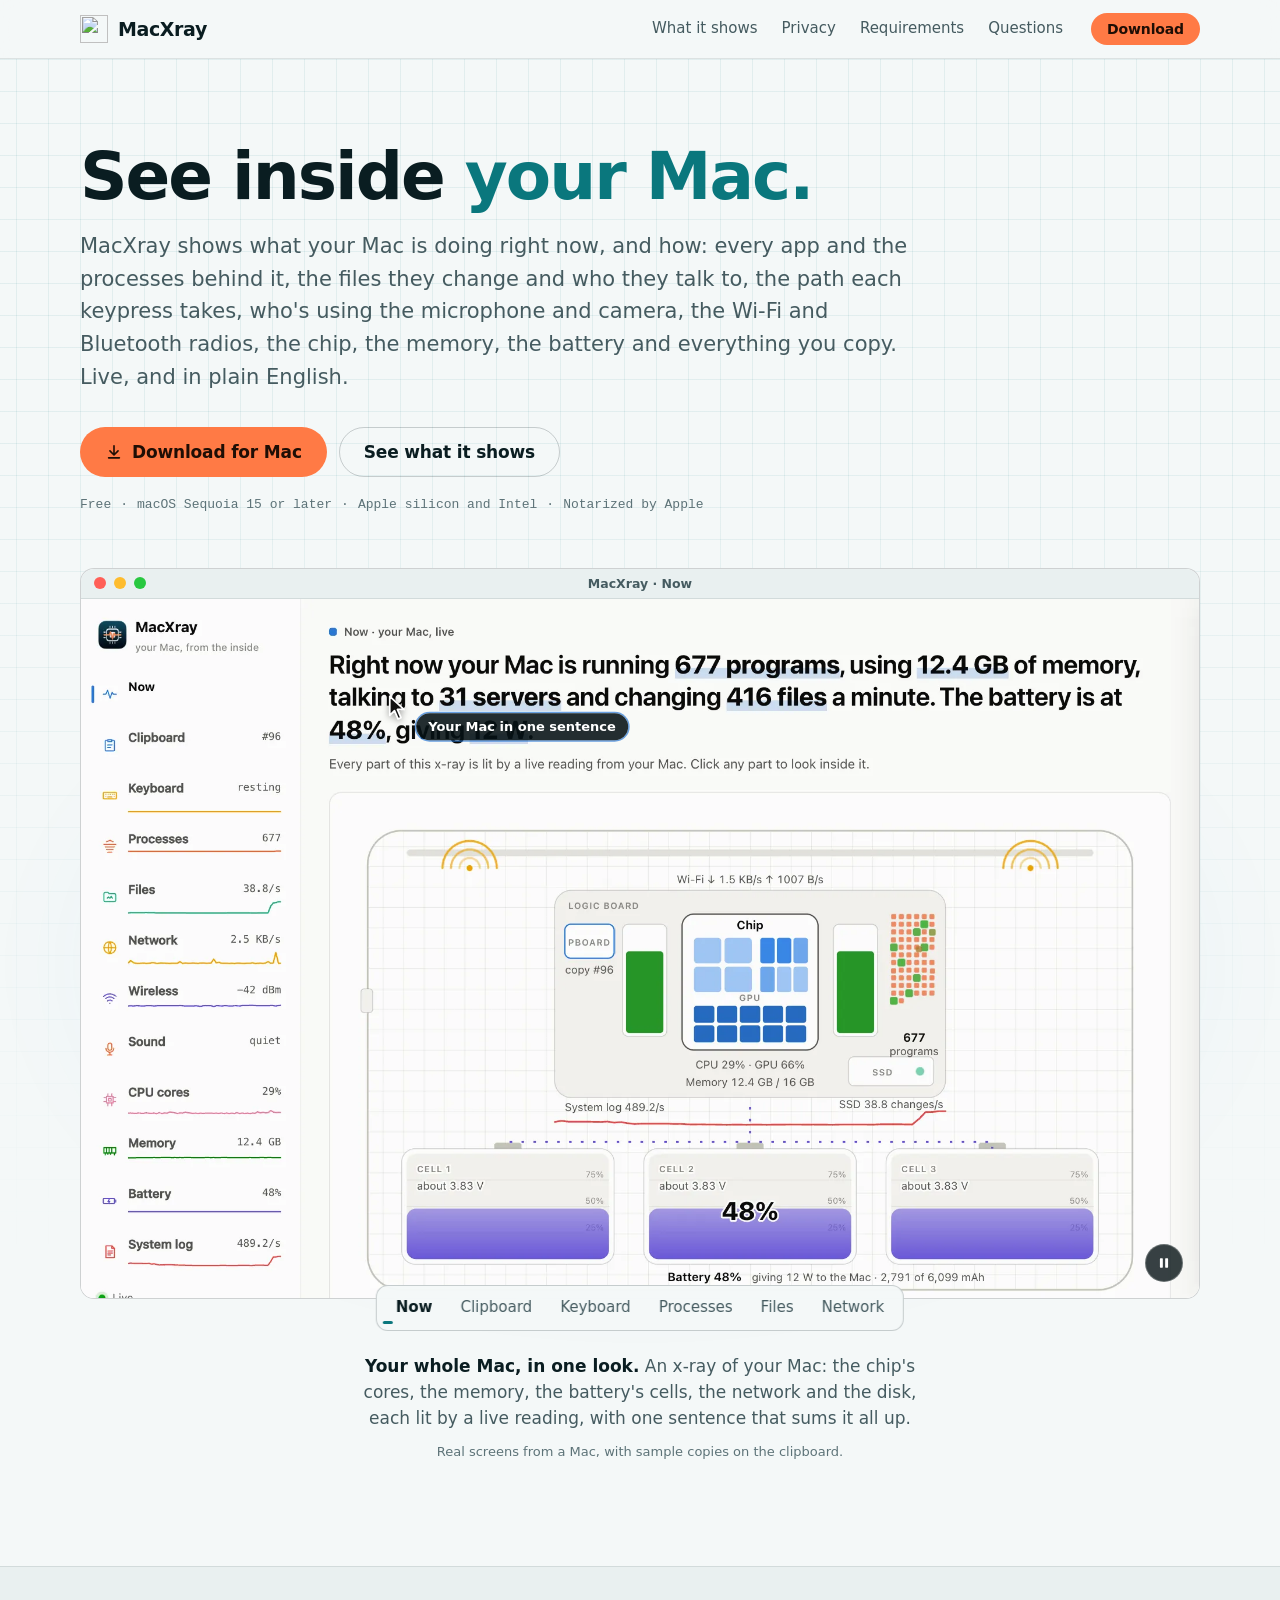
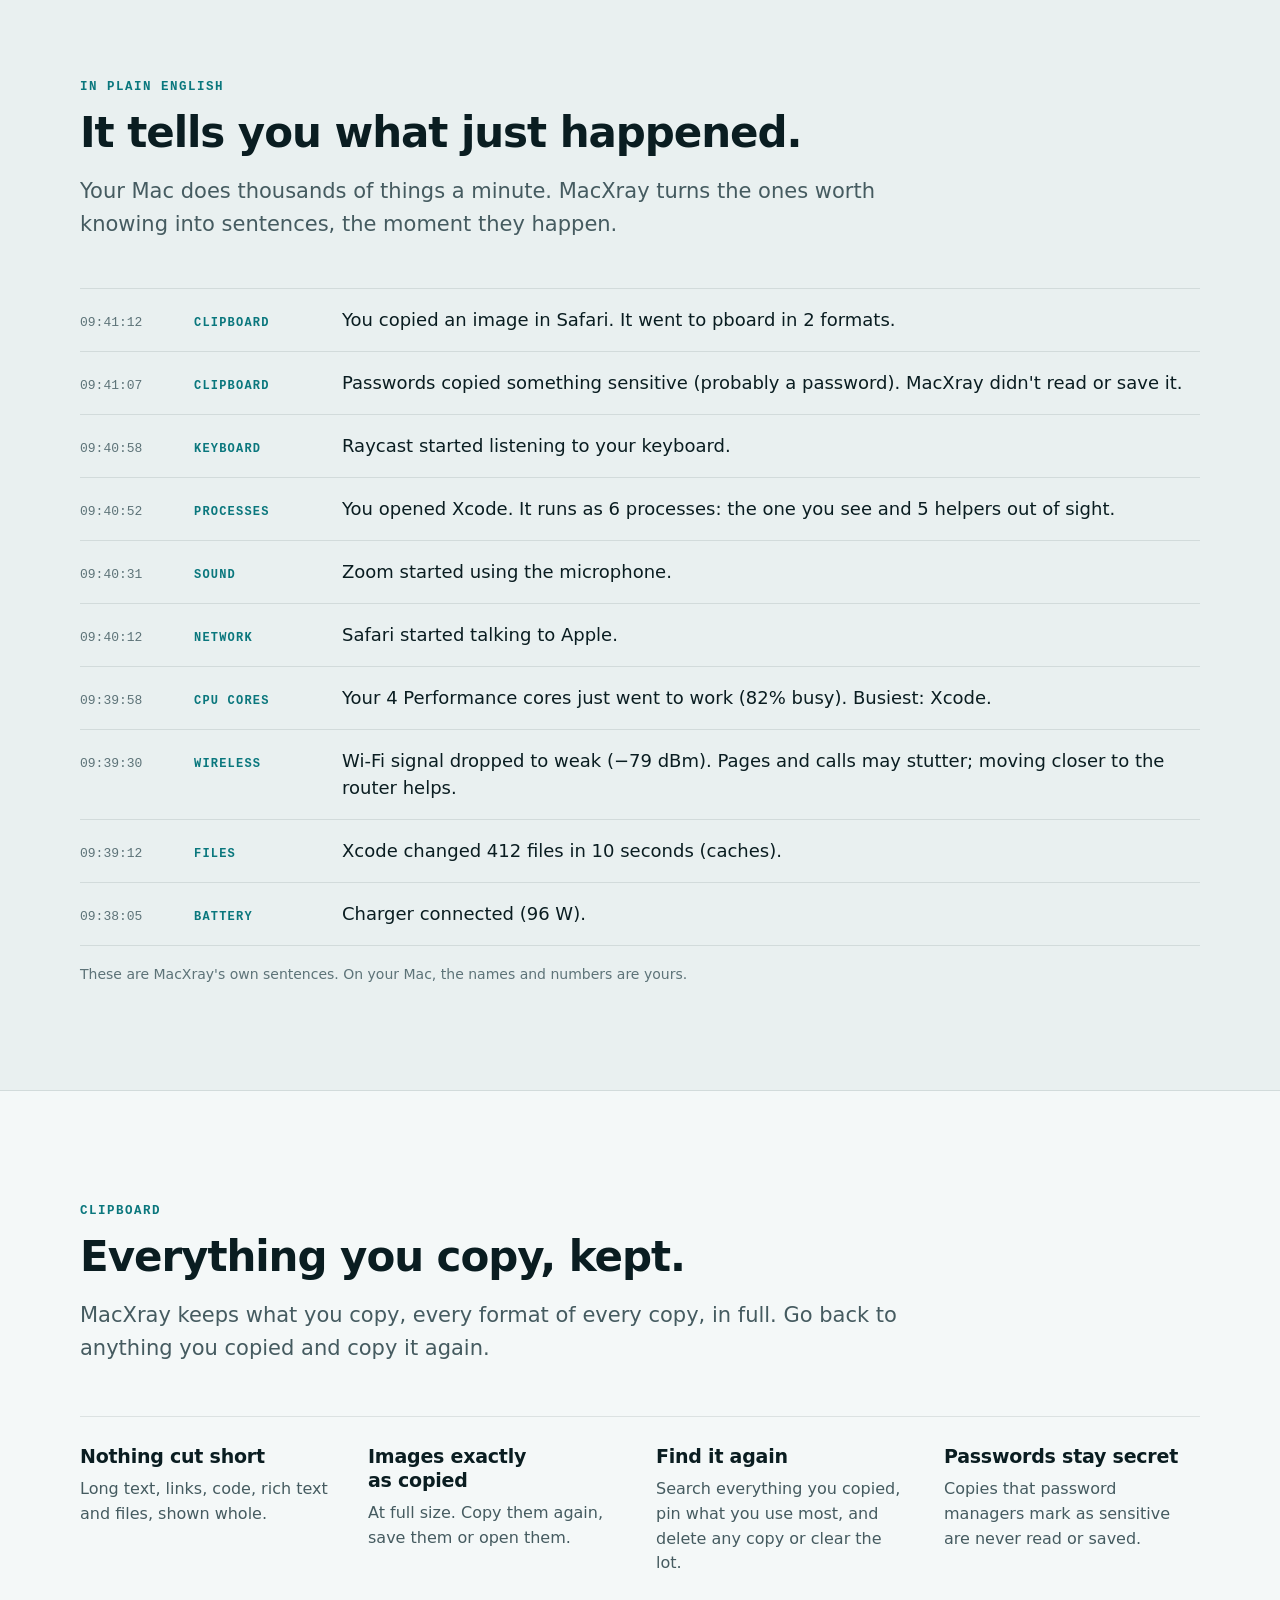
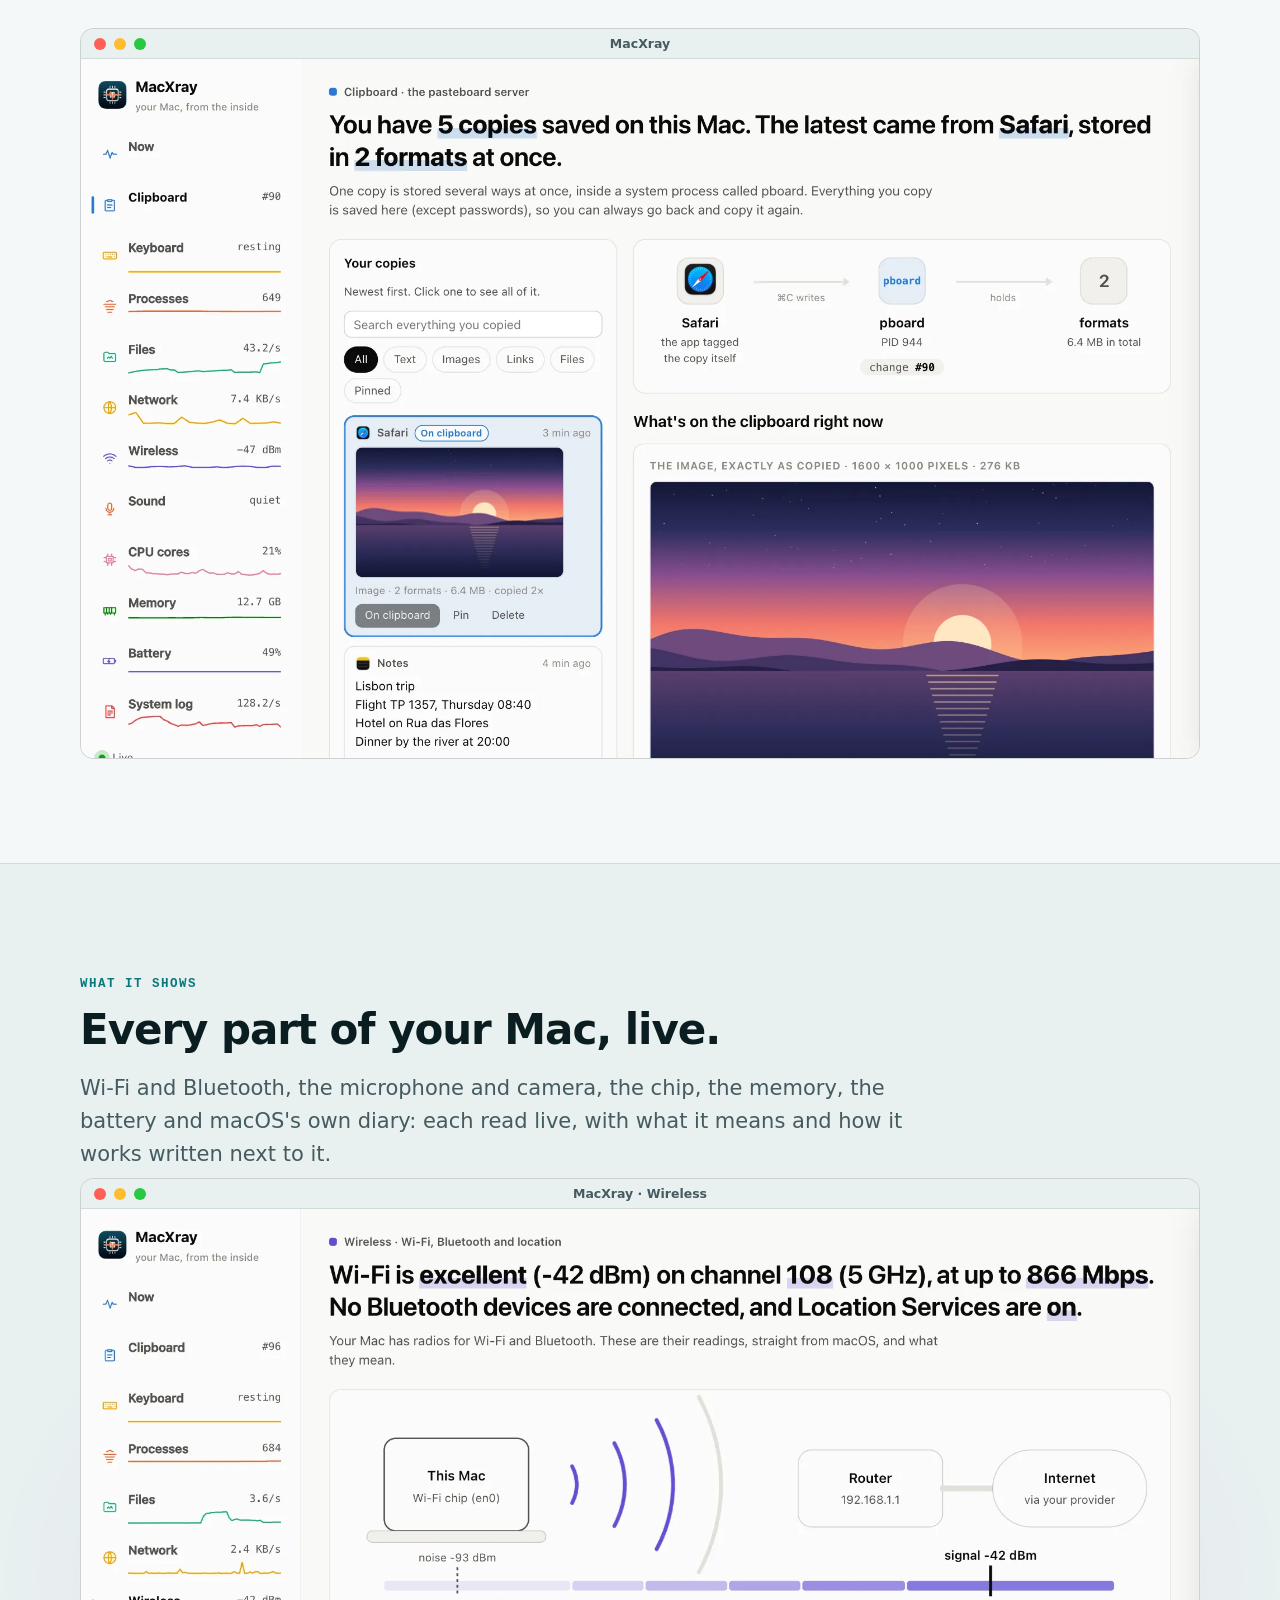
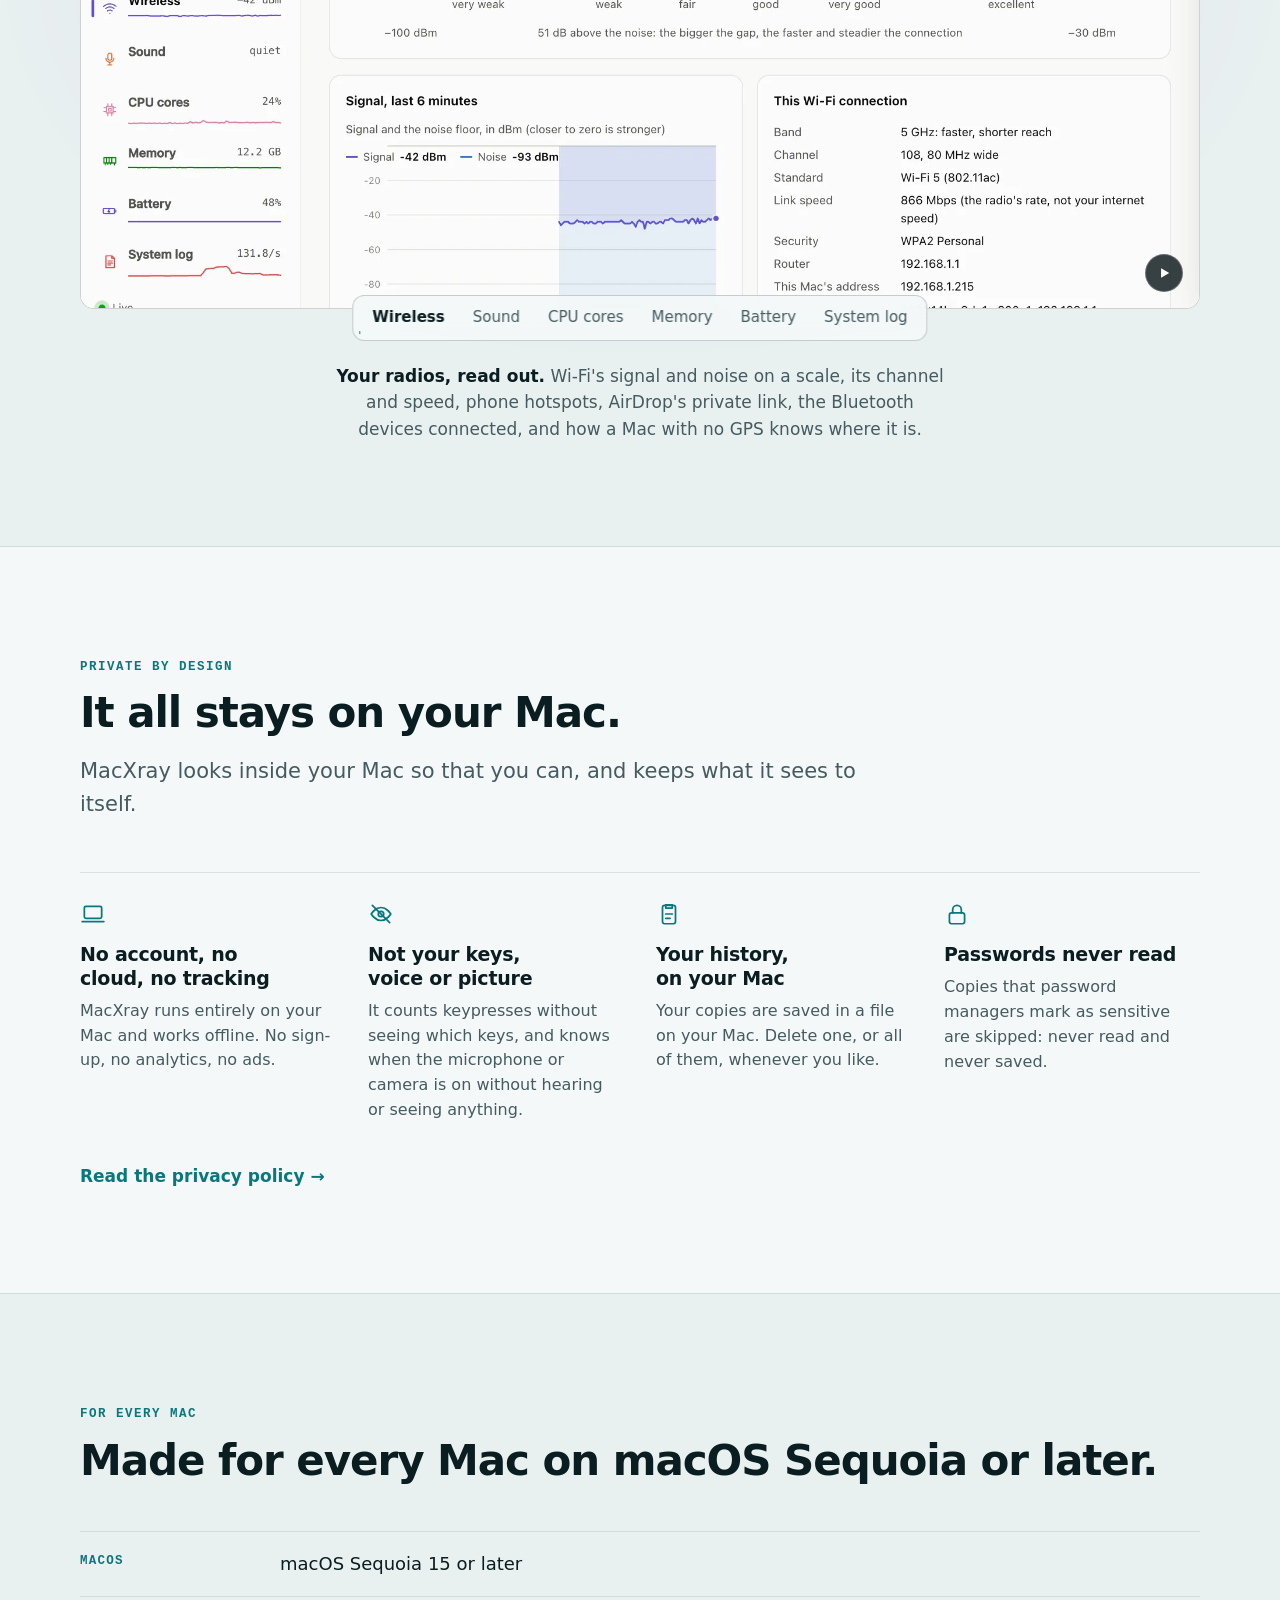
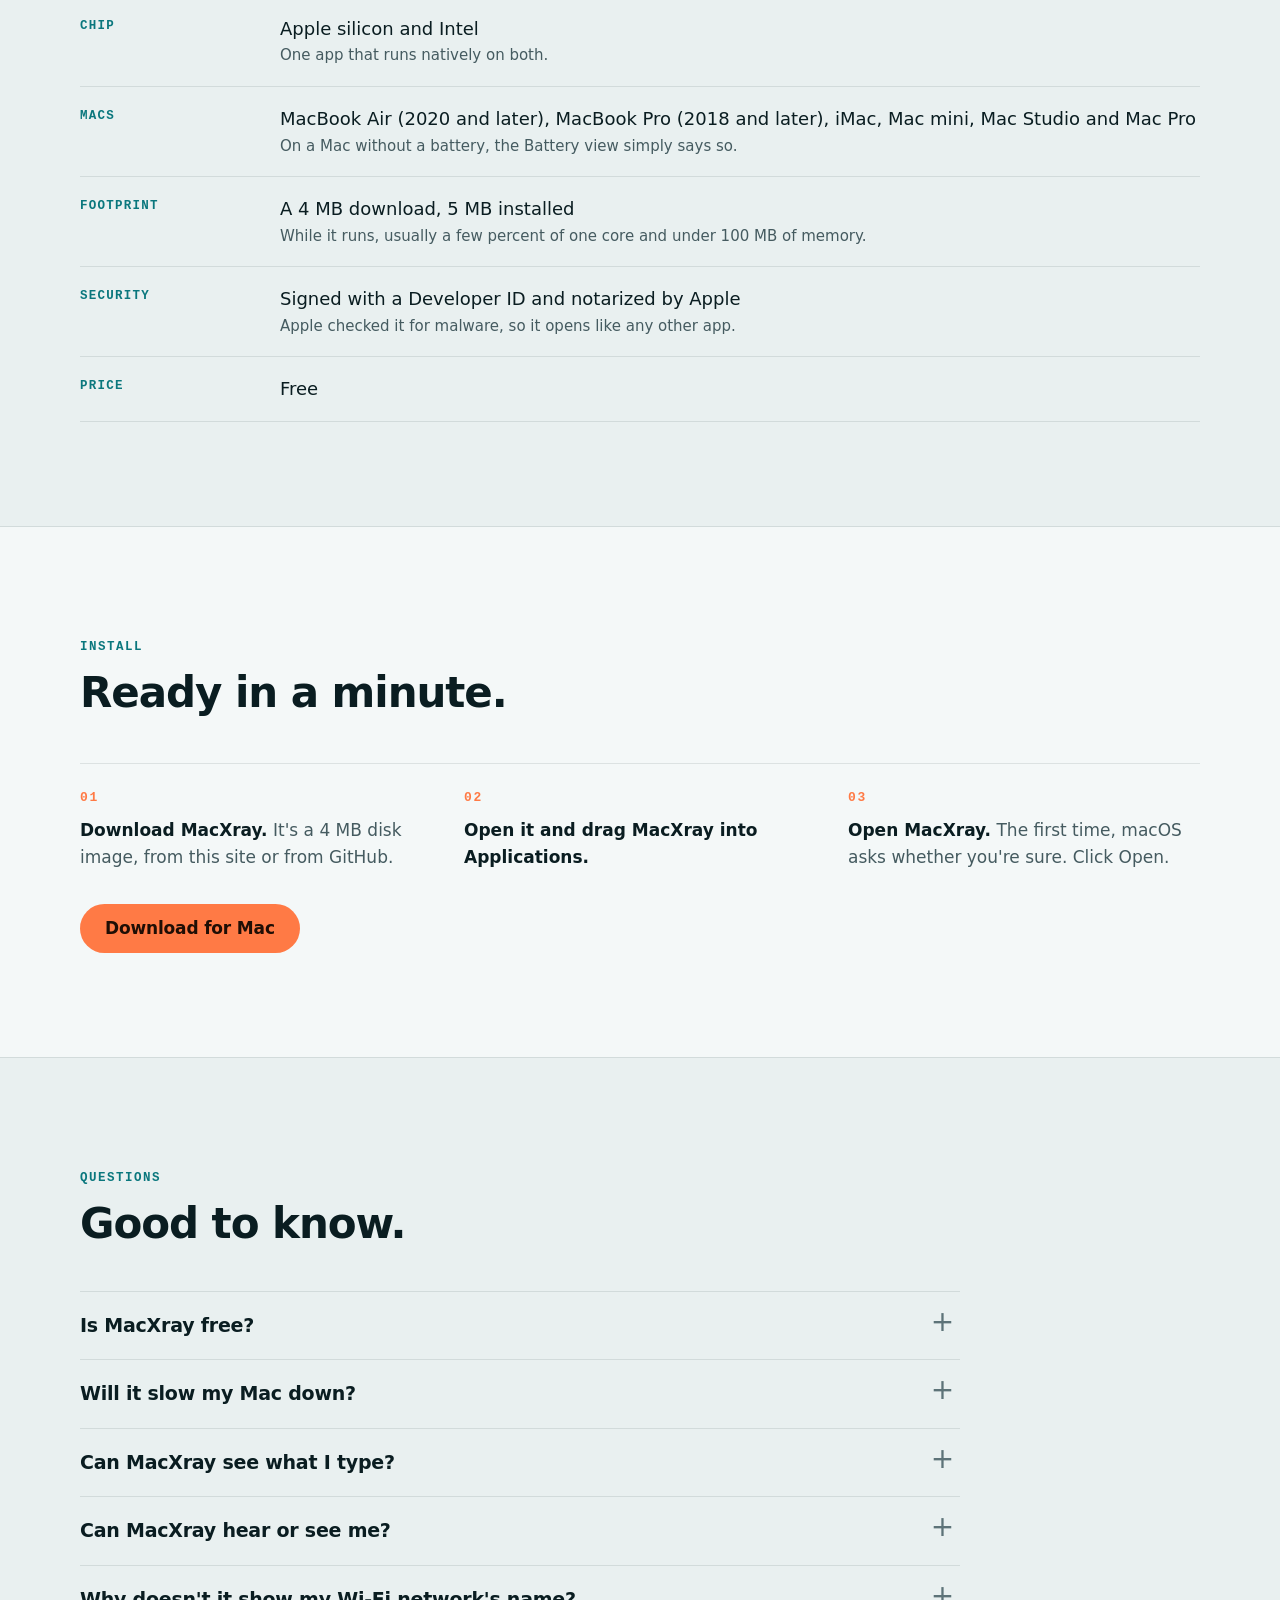
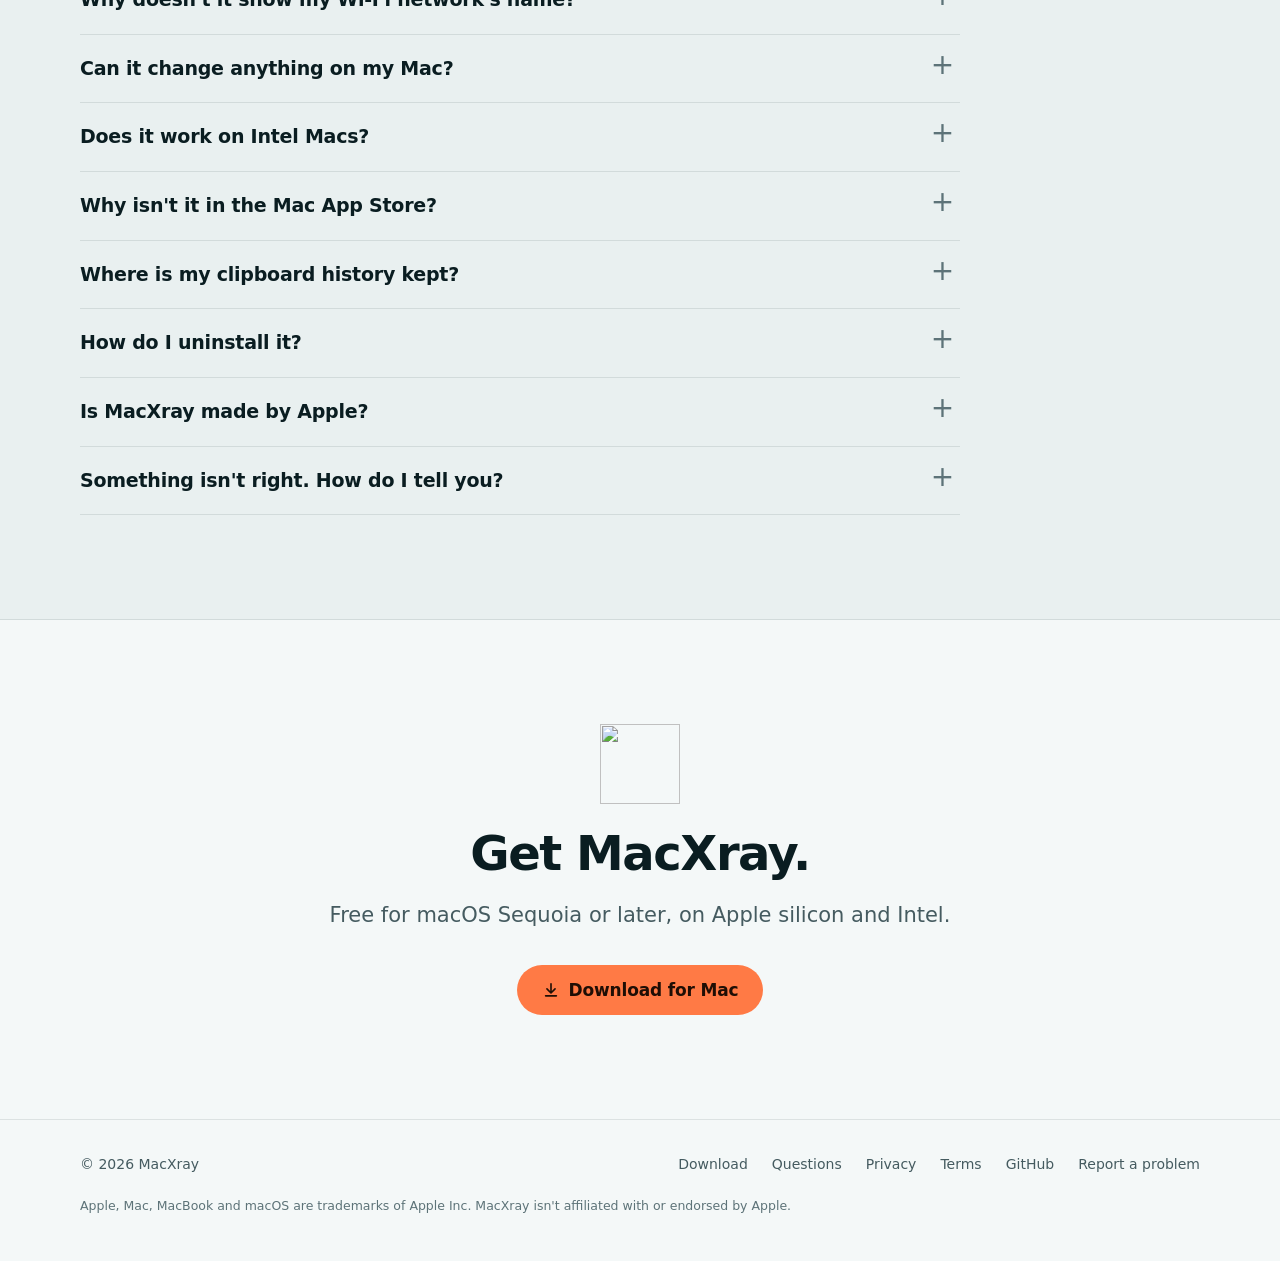
==== commit dd5c975d: "Website: the hero reads See inside your Mac. (the closing now Get MacXray.), all headings smaller, n" ====
--- a/docs/index.html
+++ b/docs/index.html
@@ -4,7 +4,7 @@
 <meta charset="utf-8">
 <meta name="viewport" content="width=device-width, initial-scale=1, viewport-fit=cover">
 <meta name="color-scheme" content="light dark">
-<title>MacXray: your Mac, from the inside</title>
+<title>MacXray: see inside your Mac</title>
 <meta name="description" content="MacXray shows what your Mac is doing right now, and how: every app and the processes behind it, the files they change, who they talk to, the path each keypress takes, the microphone and camera, Wi-Fi and Bluetooth, the chip, the memory, the battery and everything you copy. Live, in plain English. Free for macOS Sequoia or later.">
 <link rel="canonical" href="https://victorabuchi.github.io/macxray-app/">
 <link rel="icon" href="favicon.ico" sizes="any">
@@ -14,7 +14,7 @@
 <meta name="theme-color" content="#061215" media="(prefers-color-scheme: dark)">
 <meta property="og:type" content="website">
 <meta property="og:site_name" content="MacXray">
-<meta property="og:title" content="MacXray: your Mac, from the inside">
+<meta property="og:title" content="MacXray: see inside your Mac">
 <meta property="og:description" content="See what your Mac is doing right now, live and in plain English. Free for macOS Sequoia or later.">
 <meta property="og:url" content="https://victorabuchi.github.io/macxray-app/">
 <meta property="og:image" content="https://victorabuchi.github.io/macxray-app/assets/og.jpg">
@@ -41,20 +41,15 @@
 <main id="main">
   <section class="hero">
     <div class="wrap">
-      <span class="eyebrow"><span class="live" aria-hidden="true"></span>Live · For every Mac</span>
-      <h1>Your Mac, <span>from the inside.</span></h1>
+      <h1>See inside <span>your Mac.</span></h1>
       <p class="lede">MacXray shows what your Mac is doing right now, and how: every app and the processes behind it, the files they change and who they talk to, the path each keypress takes, who's using the microphone and camera, the Wi-Fi and Bluetooth radios, the chip, the memory, the battery and everything you copy. Live, and in plain English.</p>
       <div class="actions">
         <a class="btn" href="download/"><svg viewBox="0 0 20 20" aria-hidden="true"><path d="M10 3v10M5.5 8.8 10 13.3l4.5-4.5M4 16.5h12" fill="none" stroke="currentColor" stroke-width="1.8" stroke-linecap="round" stroke-linejoin="round"/></svg>Download for Mac</a>
         <a class="btn line" href="#views">See what it shows</a>
       </div>
       <p class="meta"><span>Free</span><span>macOS Sequoia 15 or later</span><span>Apple silicon and Intel</span><span>Notarized by Apple</span></p>
-      <svg class="ecg" viewBox="0 0 1000 70" preserveAspectRatio="none" aria-hidden="true">
-        <path class="trace" d="M0 40H290Q300 33 310 40H340L348 46L360 6L372 62L380 40H410Q428 24 446 40H690Q700 33 710 40H740L748 46L760 6L772 62L780 40H810Q828 24 846 40H1000"/>
-        <path class="beat" pathLength="2000" d="M0 40H290Q300 33 310 40H340L348 46L360 6L372 62L380 40H410Q428 24 446 40H690Q700 33 710 40H740L748 46L760 6L772 62L780 40H810Q828 24 846 40H1000"/>
-      </svg>
       <div class="showcase" id="showcase">
-        <div class="film" data-film data-scenes="main" data-v="040"><img src="assets/shots/now-light.webp" width="2000" height="1250" alt="MacXray's Now view: the Mac drawn as an x-ray, with its chip, memory, battery cells, network and disk each lit by a live reading"></div>
+        <div class="film" data-film data-scenes="main" data-v="041"><img src="assets/shots/now-light.webp" width="2000" height="1250" alt="MacXray's Now view: the Mac drawn as an x-ray, with its chip, memory, battery cells, network and disk each lit by a live reading"></div>
       </div>
       <p class="demo-note">Real screens from a Mac, with sample copies on the clipboard.</p>
     </div>
@@ -82,19 +77,17 @@
   </section>
 
   <section id="clipboard">
-    <div class="wrap split">
-      <div>
-        <span class="eyebrow">Clipboard</span>
-        <h2 class="title">Everything you copy, kept.</h2>
-        <p class="lede">MacXray keeps what you copy, every format of every copy, in full. Go back to anything you copied and copy it again.</p>
-        <ul class="points">
-          <li><strong>Nothing cut short.</strong> Long text, links, code, rich text and files, shown whole.</li>
-          <li><strong>Images exactly as you copied them,</strong> at full size. Copy them again, save them or open them.</li>
-          <li><strong>Find it again.</strong> Search everything you copied, pin what you use most, and delete any copy or clear the lot.</li>
-          <li><strong>Passwords stay secret.</strong> Copies that password managers mark as sensitive are never read or saved.</li>
-        </ul>
-      </div>
-      <figure class="window">
+    <div class="wrap">
+      <span class="eyebrow">Clipboard</span>
+      <h2 class="title">Everything you copy, kept.</h2>
+      <p class="lede">MacXray keeps what you copy, every format of every copy, in full. Go back to anything you copied and copy it again.</p>
+      <div class="cols">
+        <div><h3>Nothing cut short</h3><p>Long text, links, code, rich text and files, shown whole.</p></div>
+        <div><h3>Images exactly as copied</h3><p>At full size. Copy them again, save them or open them.</p></div>
+        <div><h3>Find it again</h3><p>Search everything you copied, pin what you use most, and delete any copy or clear the lot.</p></div>
+        <div><h3>Passwords stay secret</h3><p>Copies that password managers mark as sensitive are never read or saved.</p></div>
+      </div>
+      <figure class="window wide">
         <div class="titlebar" aria-hidden="true"><i></i><i></i><i></i><b>MacXray</b></div>
         <picture>
           <source srcset="assets/shots/clipboard-dark.webp" media="(prefers-color-scheme: dark)">
@@ -110,7 +103,7 @@
       <h2 class="title">Every part of your Mac, live.</h2>
       <p class="lede">Wi-Fi and Bluetooth, the microphone and camera, the chip, the memory, the battery and macOS's own diary: each read live, with what it means and how it works written next to it.</p>
       <div class="showcase">
-        <div class="film" data-film data-scenes="more" data-v="040"><img src="assets/shots/wireless-light.webp" width="2000" height="1250" alt="MacXray's Wireless view: the Wi-Fi signal between the Mac and the router"></div>
+        <div class="film" data-film data-scenes="more" data-v="041"><img src="assets/shots/wireless-light.webp" width="2000" height="1250" alt="MacXray's Wireless view: the Wi-Fi signal between the Mac and the router"></div>
       </div>
     </div>
   </section>
@@ -198,7 +191,7 @@
   <section class="closing">
     <div class="wrap">
       <img src="assets/icon-192.webp" alt="" width="96" height="96" loading="lazy">
-      <h2>See inside your Mac.</h2>
+      <h2>Get MacXray.</h2>
       <p class="lede">Free for macOS Sequoia or later, on Apple silicon and Intel.</p>
       <div class="actions">
         <a class="btn" href="download/"><svg viewBox="0 0 20 20" aria-hidden="true"><path d="M10 3v10M5.5 8.8 10 13.3l4.5-4.5M4 16.5h12" fill="none" stroke="currentColor" stroke-width="1.8" stroke-linecap="round" stroke-linejoin="round"/></svg>Download for Mac</a>
@@ -220,7 +213,7 @@
   </div>
 </footer>
 
-<script src="assets/film-scenes.js?v=040"></script>
-<script src="assets/film.js?v=040" data-src="assets/film/"></script>
+<script src="assets/film-scenes.js?v=041"></script>
+<script src="assets/film.js?v=041" data-src="assets/film/"></script>
 </body>
 </html>
--- a/docs/assets/site.css
+++ b/docs/assets/site.css
@@ -79,10 +79,7 @@
 
 /* Labels, headings, text */
 .eyebrow { display: inline-flex; align-items: center; gap: 10px; font: 600 12.5px/1.2 var(--mono); letter-spacing: 0.12em; text-transform: uppercase; color: var(--teal); }
-.live { width: 8px; height: 8px; border-radius: 50%; background: var(--pulse); }
-@media (prefers-reduced-motion: no-preference) { .live { animation: live 2.2s ease-out infinite; } }
-@keyframes live { 0% { box-shadow: 0 0 0 0 color-mix(in srgb, var(--pulse) 55%, transparent); } 70%, 100% { box-shadow: 0 0 0 9px transparent; } }
-.title { font-size: clamp(36px, 5vw, 64px); font-weight: 700; margin-top: 16px; }
+.title { font-size: clamp(28px, 3.4vw, 42px); font-weight: 700; margin-top: 14px; }
 .lede { margin-top: 20px; color: var(--muted); font-size: clamp(18px, 1.8vw, 21px); max-width: 62ch; }
 .meta { display: flex; flex-wrap: wrap; gap: 4px 0; margin-top: 18px; font: 500 13px/1.6 var(--mono); color: var(--faint); }
 .meta span:not(:last-child)::after { content: "·"; margin: 0 9px; }
@@ -95,15 +92,9 @@
   background-size: 32px 32px; background-position: center top;
   -webkit-mask-image: linear-gradient(to bottom, #000 25%, transparent 80%); mask-image: linear-gradient(to bottom, #000 25%, transparent 80%); }
 .hero .wrap { position: relative; }
-.hero h1 { font-size: clamp(50px, 8.6vw, 108px); font-weight: 700; letter-spacing: -0.035em; line-height: 0.98; margin-top: 22px; }
-.hero h1 span { display: block; color: var(--teal); }
-.ecg { width: 100%; height: 70px; margin: 52px 0 4px; overflow: visible; }
-.ecg path { fill: none; stroke-width: 2.5; stroke-linecap: round; stroke-linejoin: round; vector-effect: non-scaling-stroke; }
-.ecg .trace { stroke: var(--line-2); }
-.ecg .beat { stroke: var(--pulse); stroke-dasharray: 160 1840; stroke-dashoffset: 160; }
-@media (prefers-reduced-motion: no-preference) { .ecg .beat { animation: beat 3.6s linear infinite; } }
-@media (prefers-reduced-motion: reduce) { .ecg .beat { stroke-dasharray: none; stroke-dashoffset: 0; } }
-@keyframes beat { from { stroke-dashoffset: 160; } to { stroke-dashoffset: -1840; } }
+.hero h1 { font-size: clamp(38px, 5.4vw, 66px); font-weight: 700; letter-spacing: -0.03em; line-height: 1.02; }
+.hero h1 span { color: var(--teal); }
+.hero .showcase { margin-top: 52px; }
 
 /* A MacXray window around each screenshot */
 .window { position: relative; margin: 0; border: 1px solid var(--line-2); border-radius: 14px; overflow: hidden; background: var(--panel); }
@@ -214,6 +205,7 @@
 .cols h3 { font-size: 19px; font-weight: 650; letter-spacing: -0.012em; line-height: 1.25; }
 .cols p { margin-top: 8px; color: var(--muted); font-size: 16px; }
 .more { display: inline-block; margin-top: 40px; font-weight: 600; }
+.window.wide { margin-top: 52px; }
 @media (max-width: 980px) { .cols { grid-template-columns: repeat(2, minmax(0, 1fr)); gap: 0 28px; } .cols > div { padding-bottom: 8px; } }
 @media (max-width: 560px) { .cols { grid-template-columns: minmax(0, 1fr); } }
 
@@ -244,14 +236,14 @@
 
 /* The last call */
 .closing { text-align: center; }
-.closing img { width: 96px; height: 96px; margin: 0 auto 28px; }
-.closing h2 { font-size: clamp(42px, 6.4vw, 80px); font-weight: 700; letter-spacing: -0.035em; }
+.closing img { width: 80px; height: 80px; margin: 0 auto 24px; }
+.closing h2 { font-size: clamp(30px, 3.8vw, 48px); font-weight: 700; letter-spacing: -0.03em; }
 .closing .lede { margin-inline: auto; }
 .closing .actions, .closing .meta { justify-content: center; }
 
 /* Documents: privacy and terms */
 .doc { max-width: 780px; padding-block: 76px 104px; }
-.doc h1 { font-size: clamp(40px, 6vw, 64px); font-weight: 700; }
+.doc h1 { font-size: clamp(32px, 4.2vw, 48px); font-weight: 700; }
 .doc .updated { margin-top: 14px; font: 500 13px var(--mono); color: var(--faint); }
 .doc .lede { margin-top: 24px; }
 .doc h2 { margin-top: 48px; font-size: 25px; letter-spacing: -0.015em; }
@@ -263,7 +255,7 @@
 
 /* The download page */
 .start { display: grid; grid-template-columns: minmax(0, 1.15fr) minmax(0, 0.85fr); gap: 56px; align-items: center; }
-.start h1 { font-size: clamp(46px, 6.6vw, 84px); font-weight: 700; letter-spacing: -0.035em; margin-top: 18px; }
+.start h1 { font-size: clamp(34px, 4.6vw, 56px); font-weight: 700; letter-spacing: -0.03em; margin-top: 16px; }
 .ready { border: 1px solid var(--line-2); border-radius: 18px; padding: 32px; }
 .ready h2 { font-size: 26px; letter-spacing: -0.02em; }
 .ready p { margin-top: 10px; color: var(--muted); }
@@ -292,7 +284,6 @@
   .hero { padding-block: 56px 76px; }
   .btn { padding: 14px 20px; }
   .actions .btn { flex: 1 1 auto; justify-content: center; }
-  .ecg { margin-top: 40px; height: 54px; }
   .titlebar { height: 24px; }
   .titlebar i { width: 9px; height: 9px; }
   .titlebar b { line-height: 24px; font-size: 11px; }
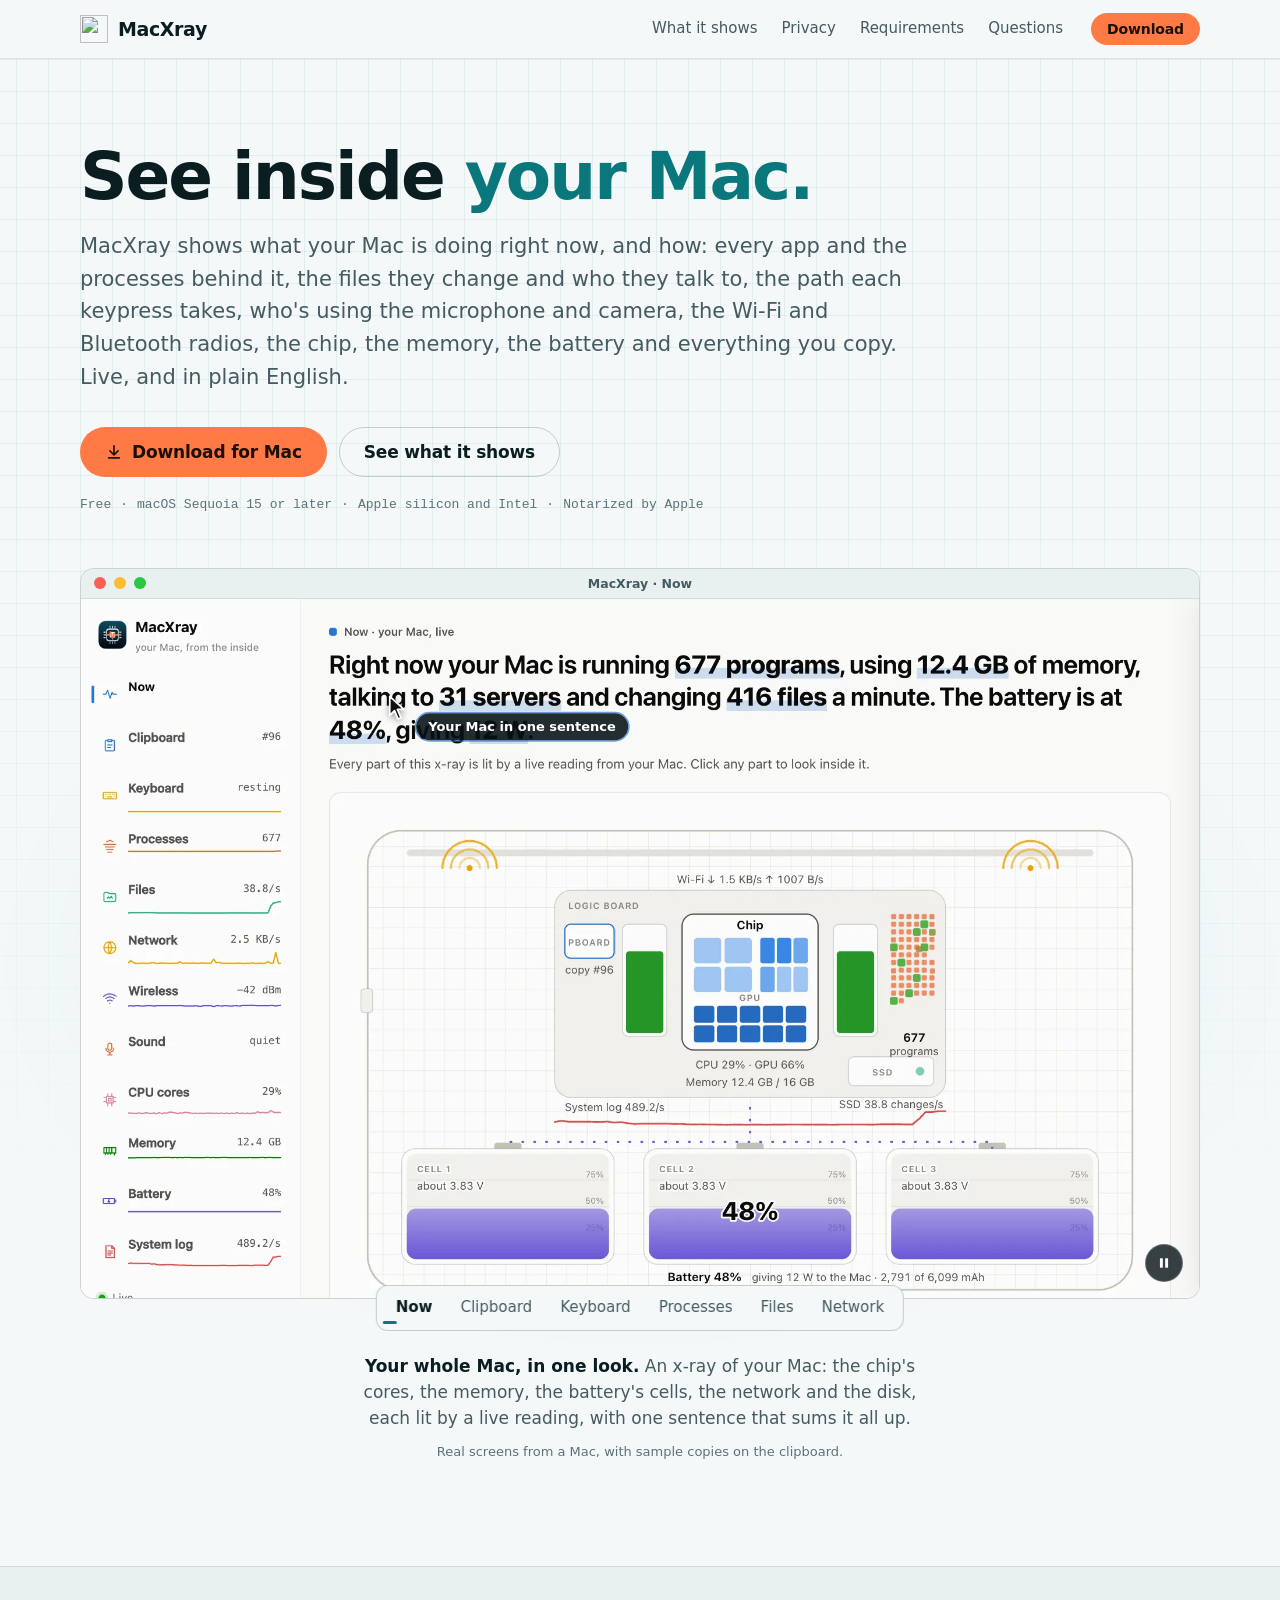
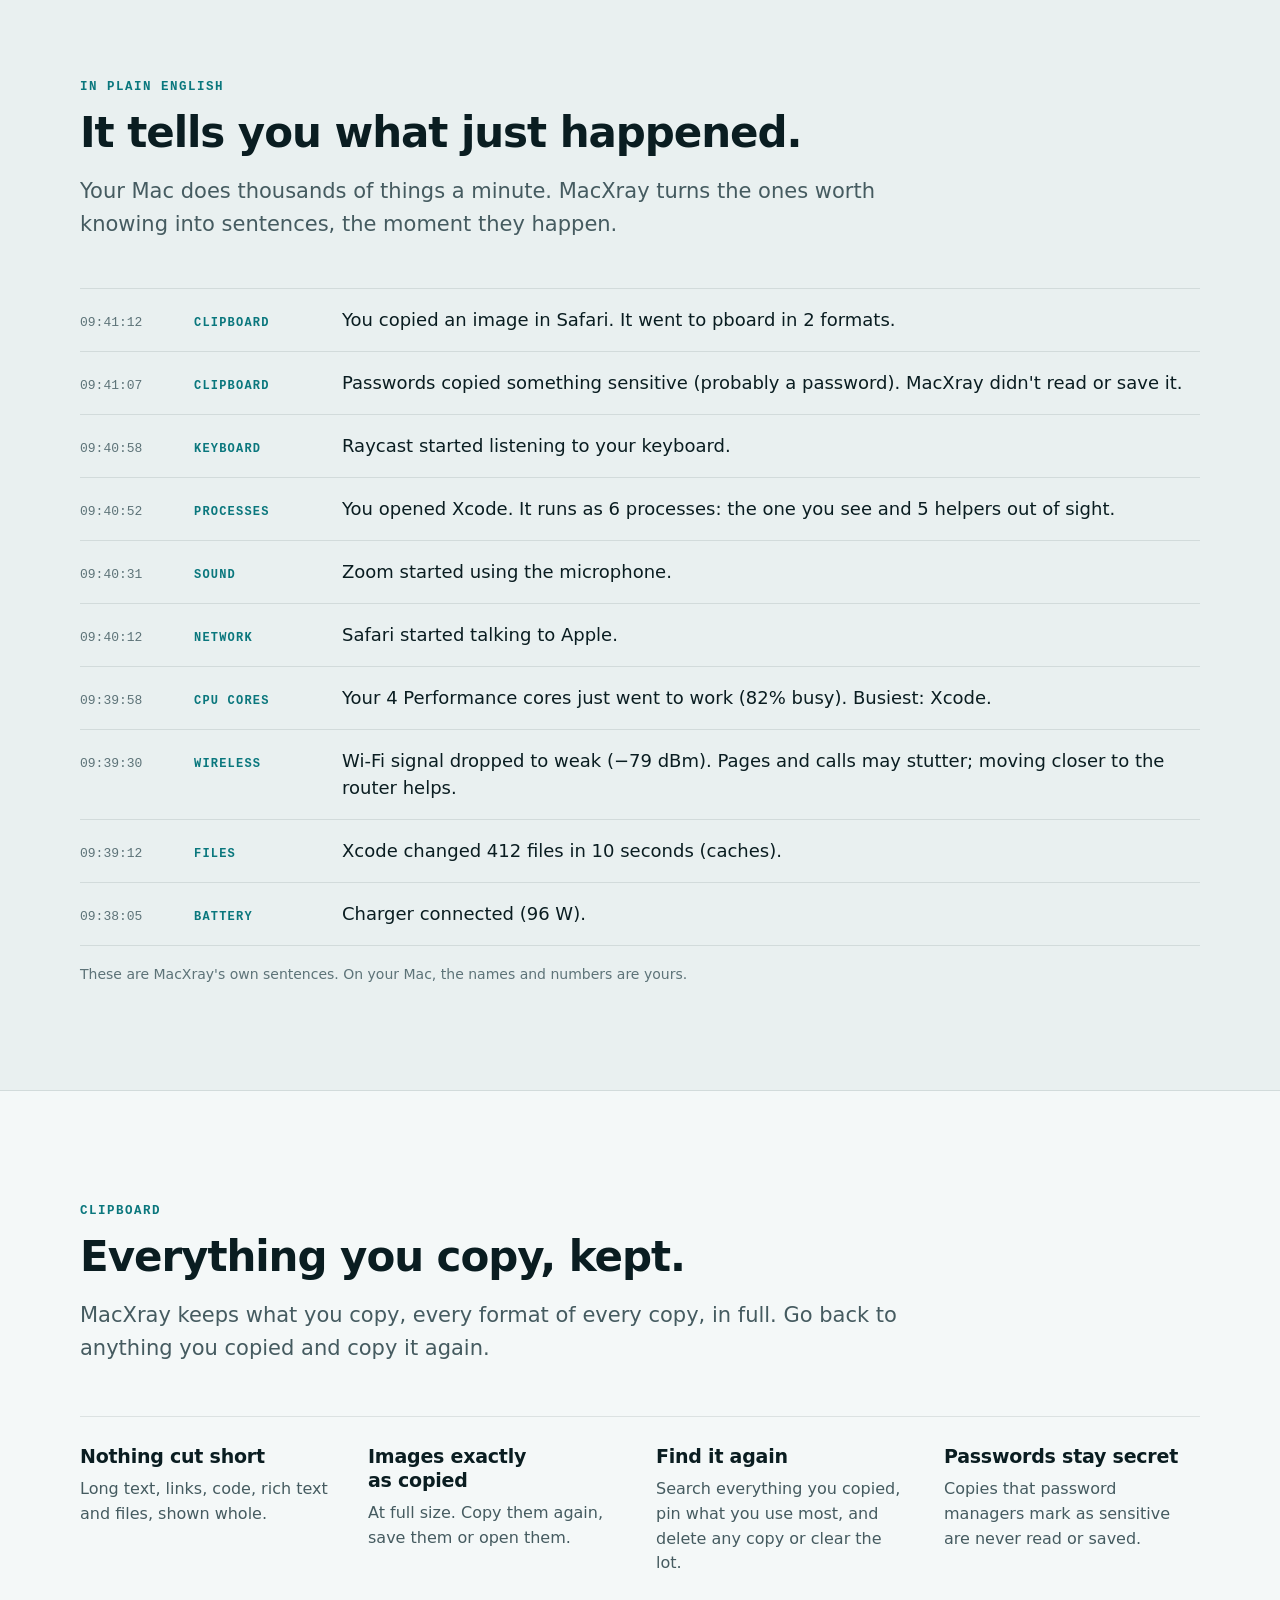
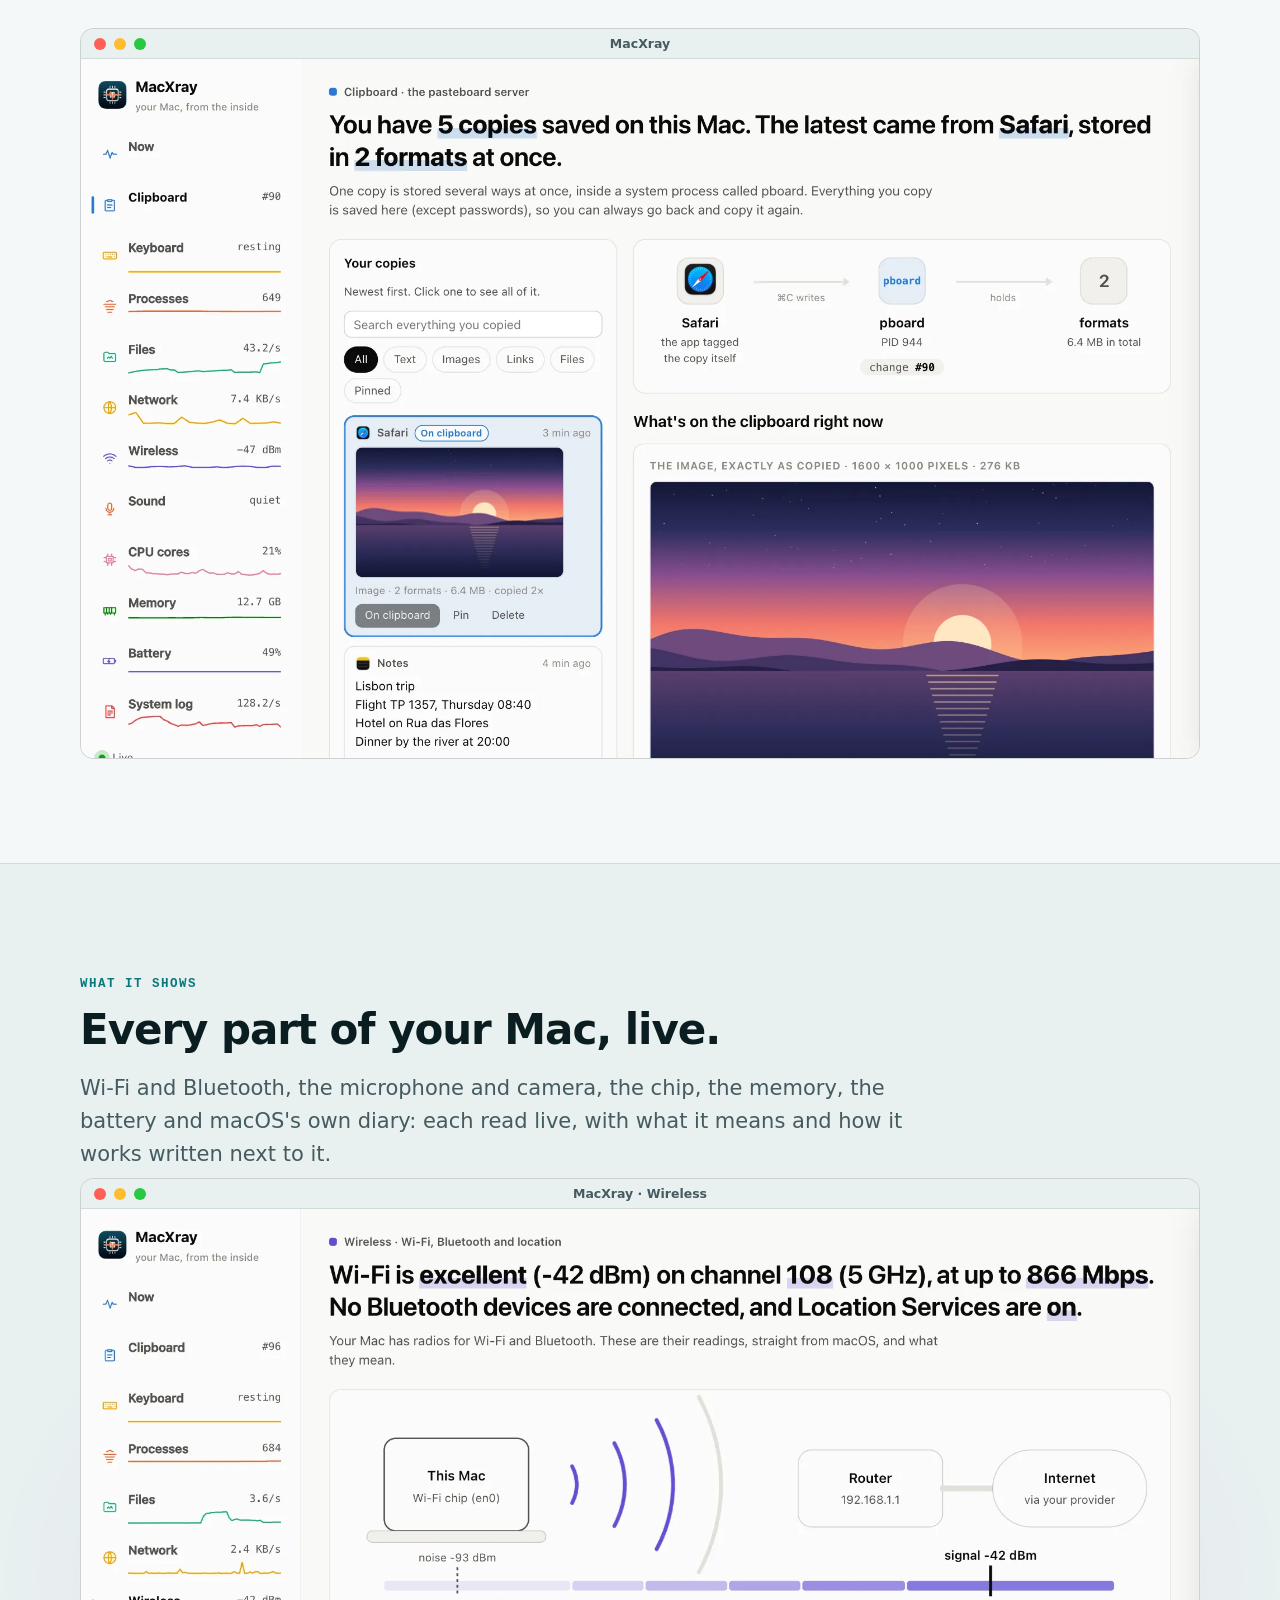
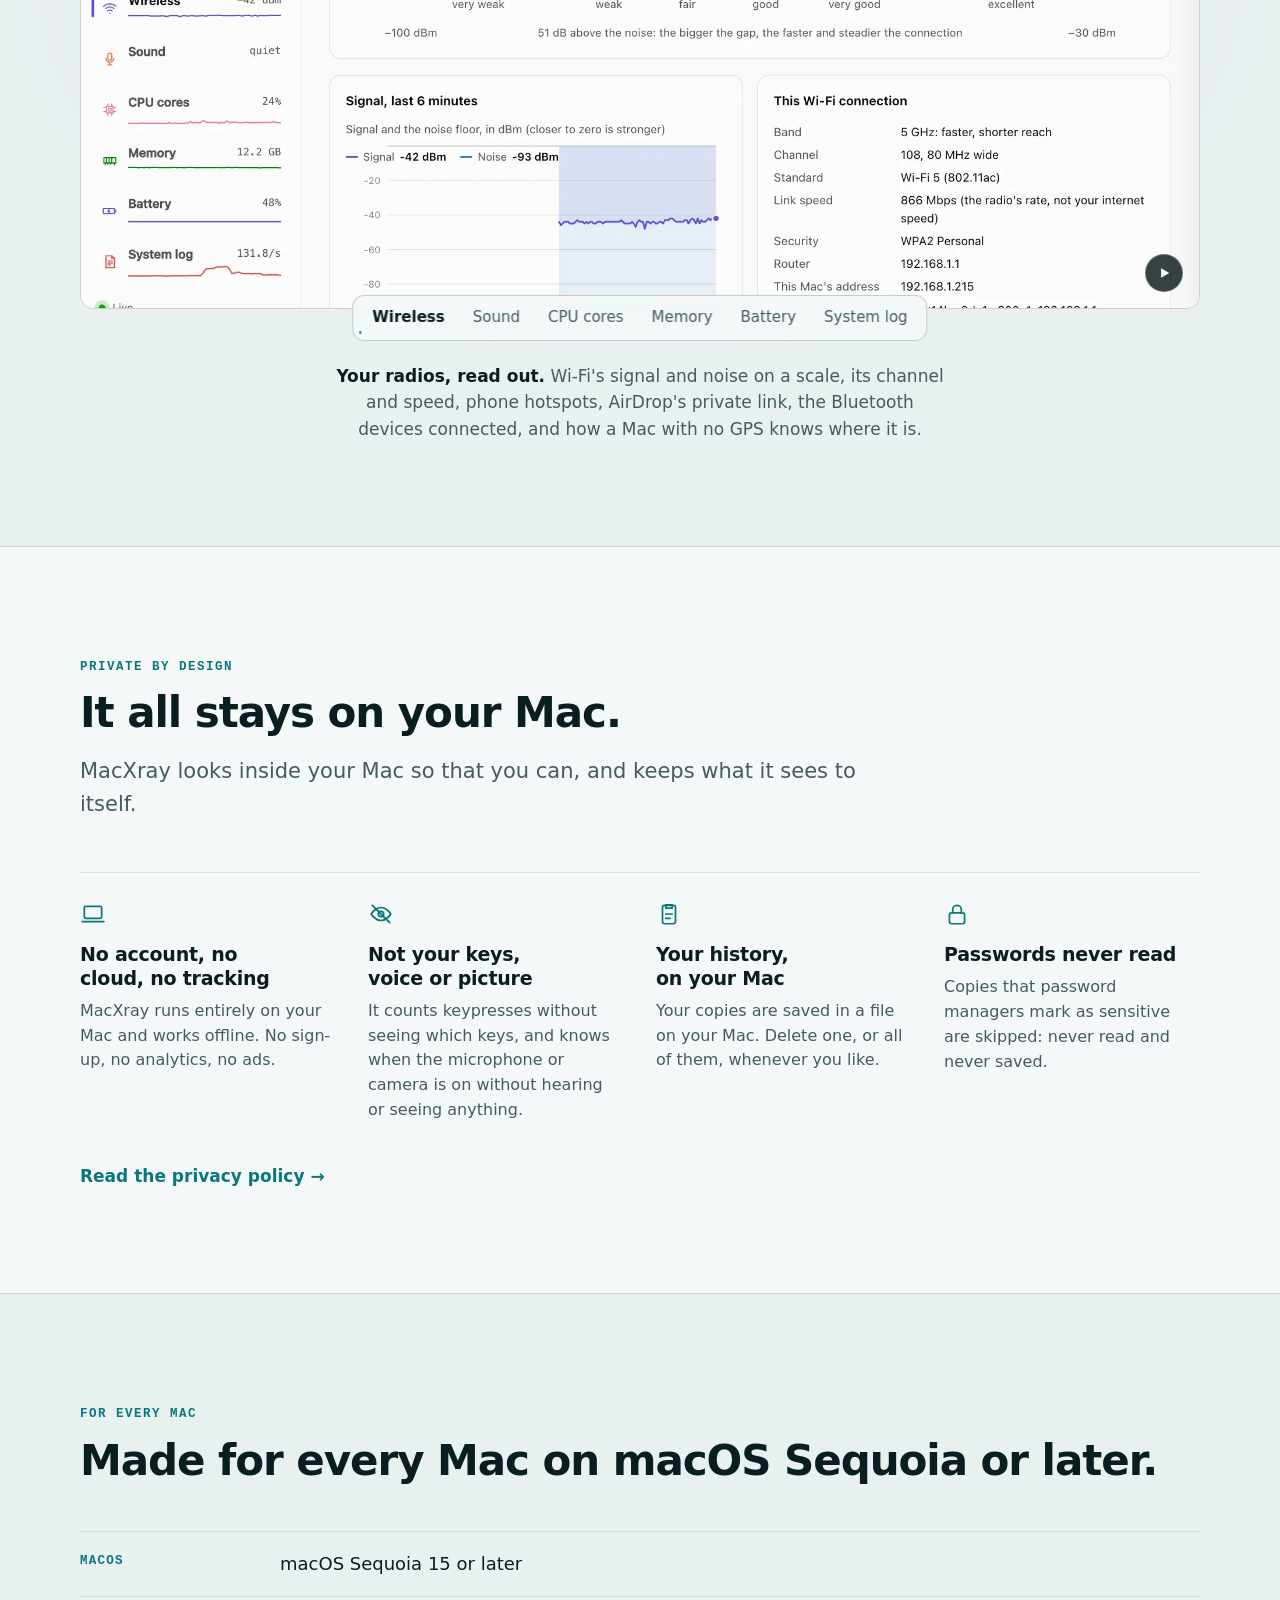
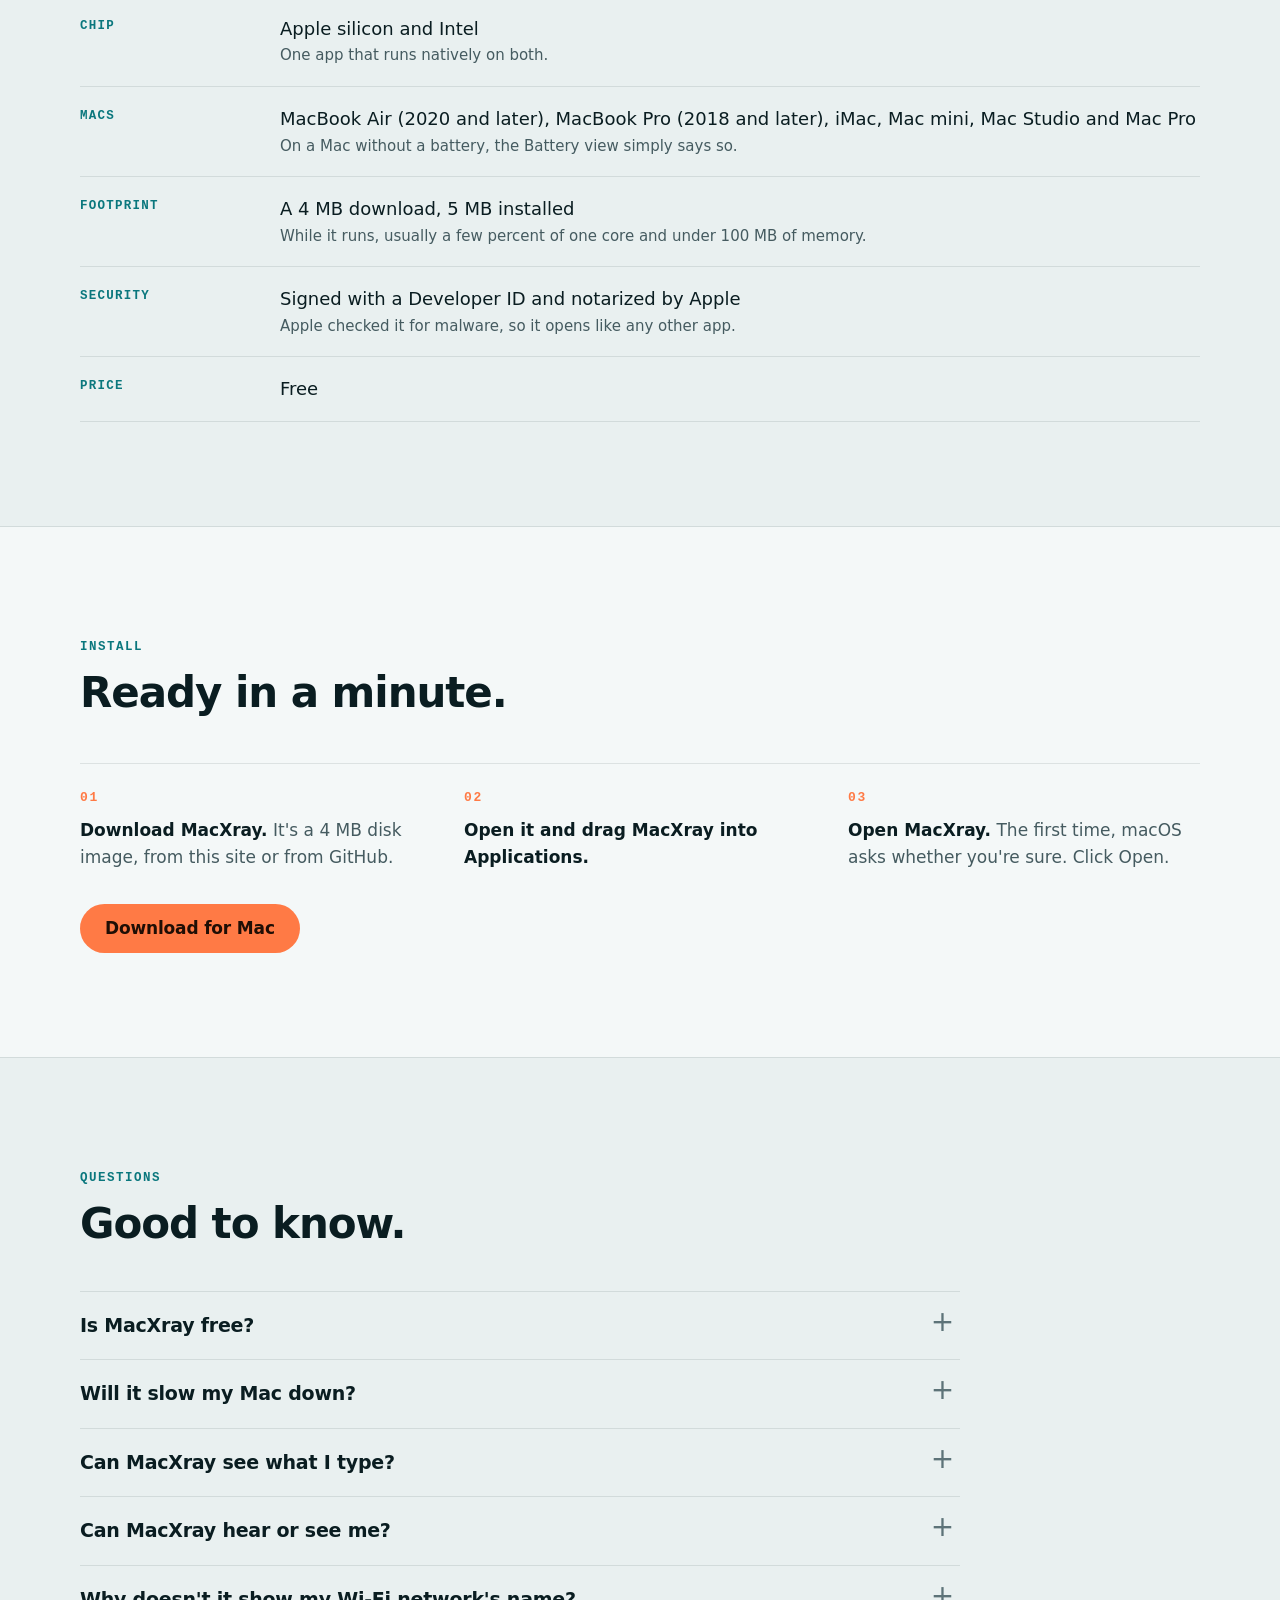
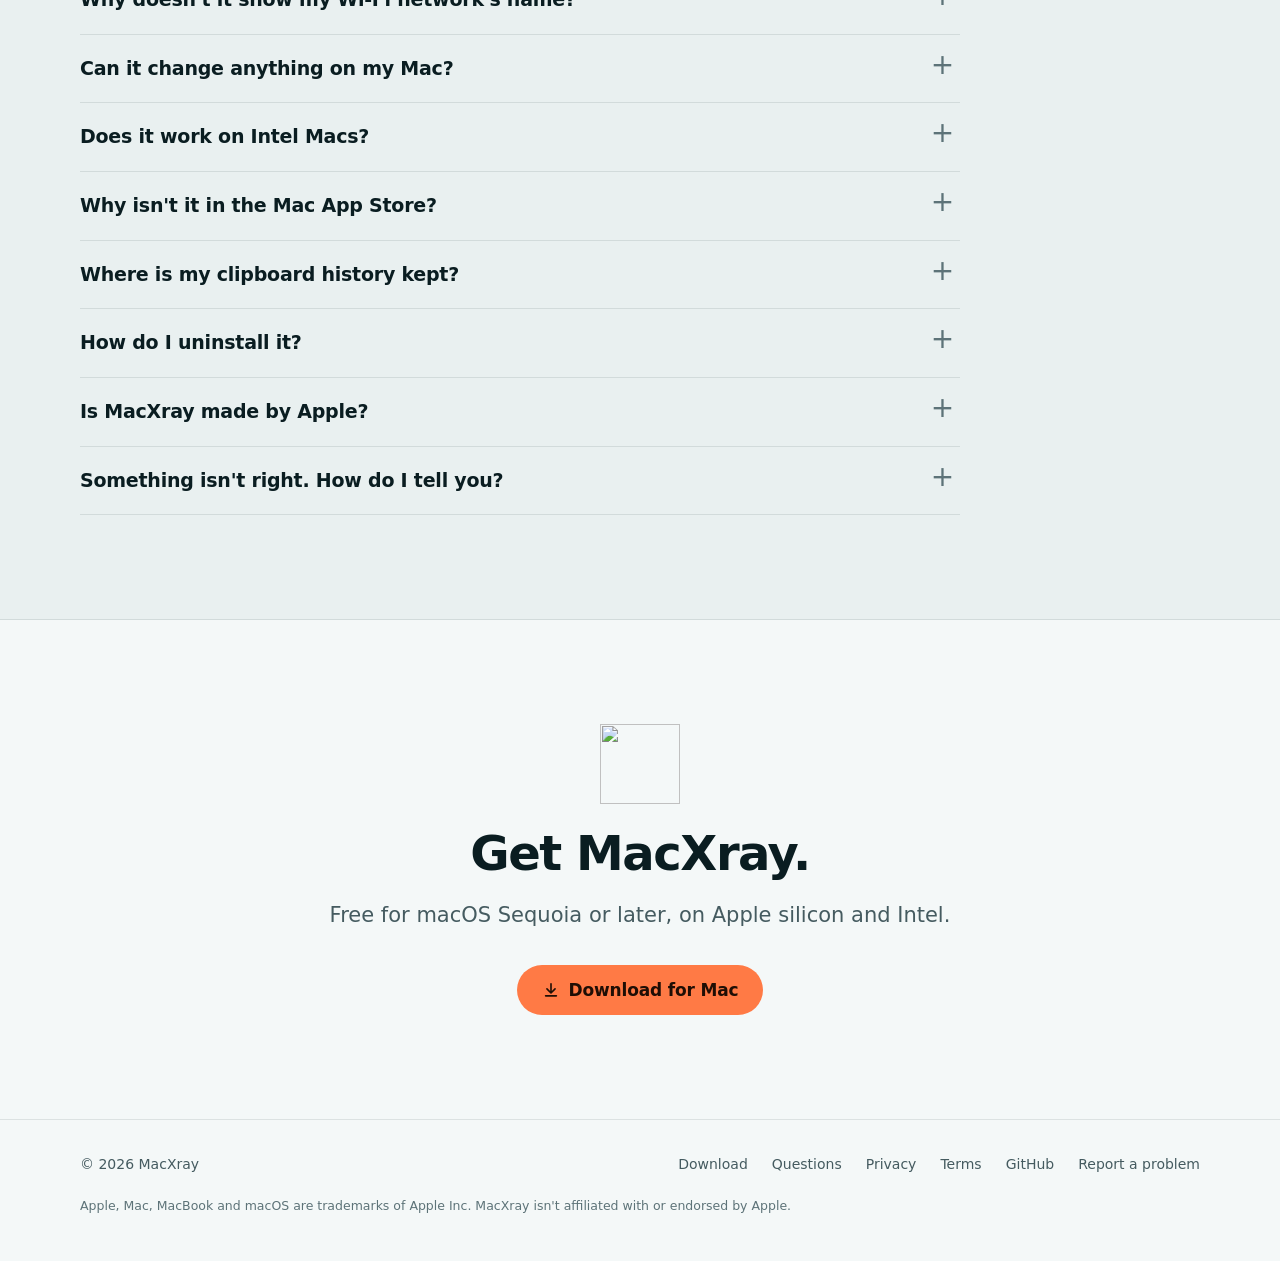
==== commit 2984abeb: "The repos are now macxray-source (private, the code) and macxray (public): links, the website's addr" ====
--- a/docs/index.html
+++ b/docs/index.html
@@ -6,7 +6,7 @@
 <meta name="color-scheme" content="light dark">
 <title>MacXray: see inside your Mac</title>
 <meta name="description" content="MacXray shows what your Mac is doing right now, and how: every app and the processes behind it, the files they change, who they talk to, the path each keypress takes, the microphone and camera, Wi-Fi and Bluetooth, the chip, the memory, the battery and everything you copy. Live, in plain English. Free for macOS Sequoia or later.">
-<link rel="canonical" href="https://victorabuchi.github.io/macxray-app/">
+<link rel="canonical" href="https://victorabuchi.github.io/macxray/">
 <link rel="icon" href="favicon.ico" sizes="any">
 <link rel="icon" href="assets/icon-64.png" type="image/png">
 <link rel="apple-touch-icon" href="assets/apple-touch-icon.png">
@@ -16,8 +16,8 @@
 <meta property="og:site_name" content="MacXray">
 <meta property="og:title" content="MacXray: see inside your Mac">
 <meta property="og:description" content="See what your Mac is doing right now, live and in plain English. Free for macOS Sequoia or later.">
-<meta property="og:url" content="https://victorabuchi.github.io/macxray-app/">
-<meta property="og:image" content="https://victorabuchi.github.io/macxray-app/assets/og.jpg">
+<meta property="og:url" content="https://victorabuchi.github.io/macxray/">
+<meta property="og:image" content="https://victorabuchi.github.io/macxray/assets/og.jpg">
 <meta property="og:image:width" content="1200">
 <meta property="og:image:height" content="630">
 <meta name="twitter:card" content="summary_large_image">
@@ -183,7 +183,7 @@
         <details><summary>Where is my clipboard history kept?</summary><p>On your Mac, in <code>~/Library/Application Support/MacXray</code>. In the Clipboard view you can delete single copies, or clear everything except the copies you pinned.</p></details>
         <details><summary>How do I uninstall it?</summary><p>Quit MacXray and drag it from Applications to the Trash. To remove your clipboard history too, delete the <code>MacXray</code> folder in <code>~/Library/Application Support</code>.</p></details>
         <details><summary>Is MacXray made by Apple?</summary><p>No. MacXray is made by Victor Abuchi, an independent developer. It isn't affiliated with or endorsed by Apple.</p></details>
-        <details><summary>Something isn't right. How do I tell you?</summary><p><a href="https://github.com/victorabuchi/macxray-app/issues/new">Open an issue on GitHub</a> with what you saw, your Mac's model and its macOS version.</p></details>
+        <details><summary>Something isn't right. How do I tell you?</summary><p><a href="https://github.com/victorabuchi/macxray/issues/new">Open an issue on GitHub</a> with what you saw, your Mac's model and its macOS version.</p></details>
       </div>
     </div>
   </section>
@@ -207,8 +207,8 @@
     <a href="#faq">Questions</a>
     <a href="privacy/">Privacy</a>
     <a href="terms/">Terms</a>
-    <a href="https://github.com/victorabuchi/macxray-app">GitHub</a>
-    <a href="https://github.com/victorabuchi/macxray-app/issues/new">Report a problem</a>
+    <a href="https://github.com/victorabuchi/macxray">GitHub</a>
+    <a href="https://github.com/victorabuchi/macxray/issues/new">Report a problem</a>
     <p class="fine">Apple, Mac, MacBook and macOS are trademarks of Apple Inc. MacXray isn't affiliated with or endorsed by Apple.</p>
   </div>
 </footer>
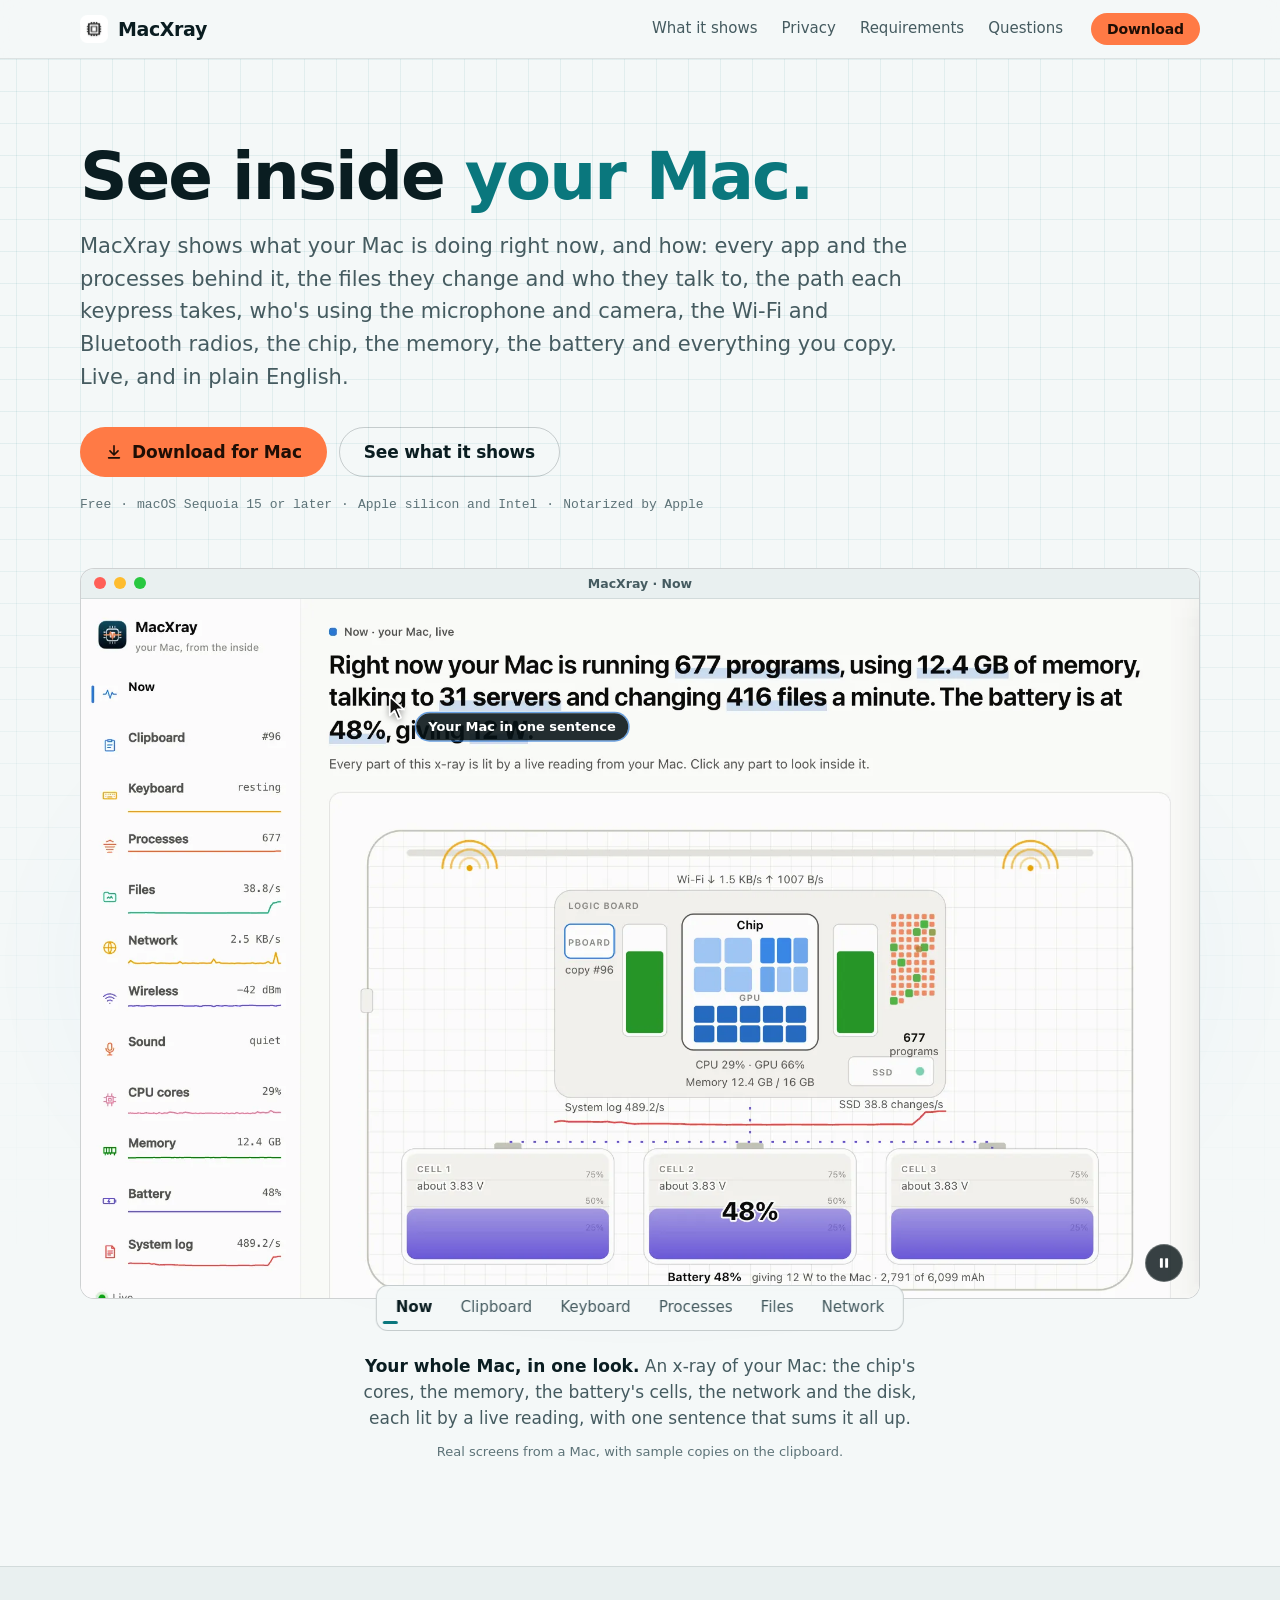
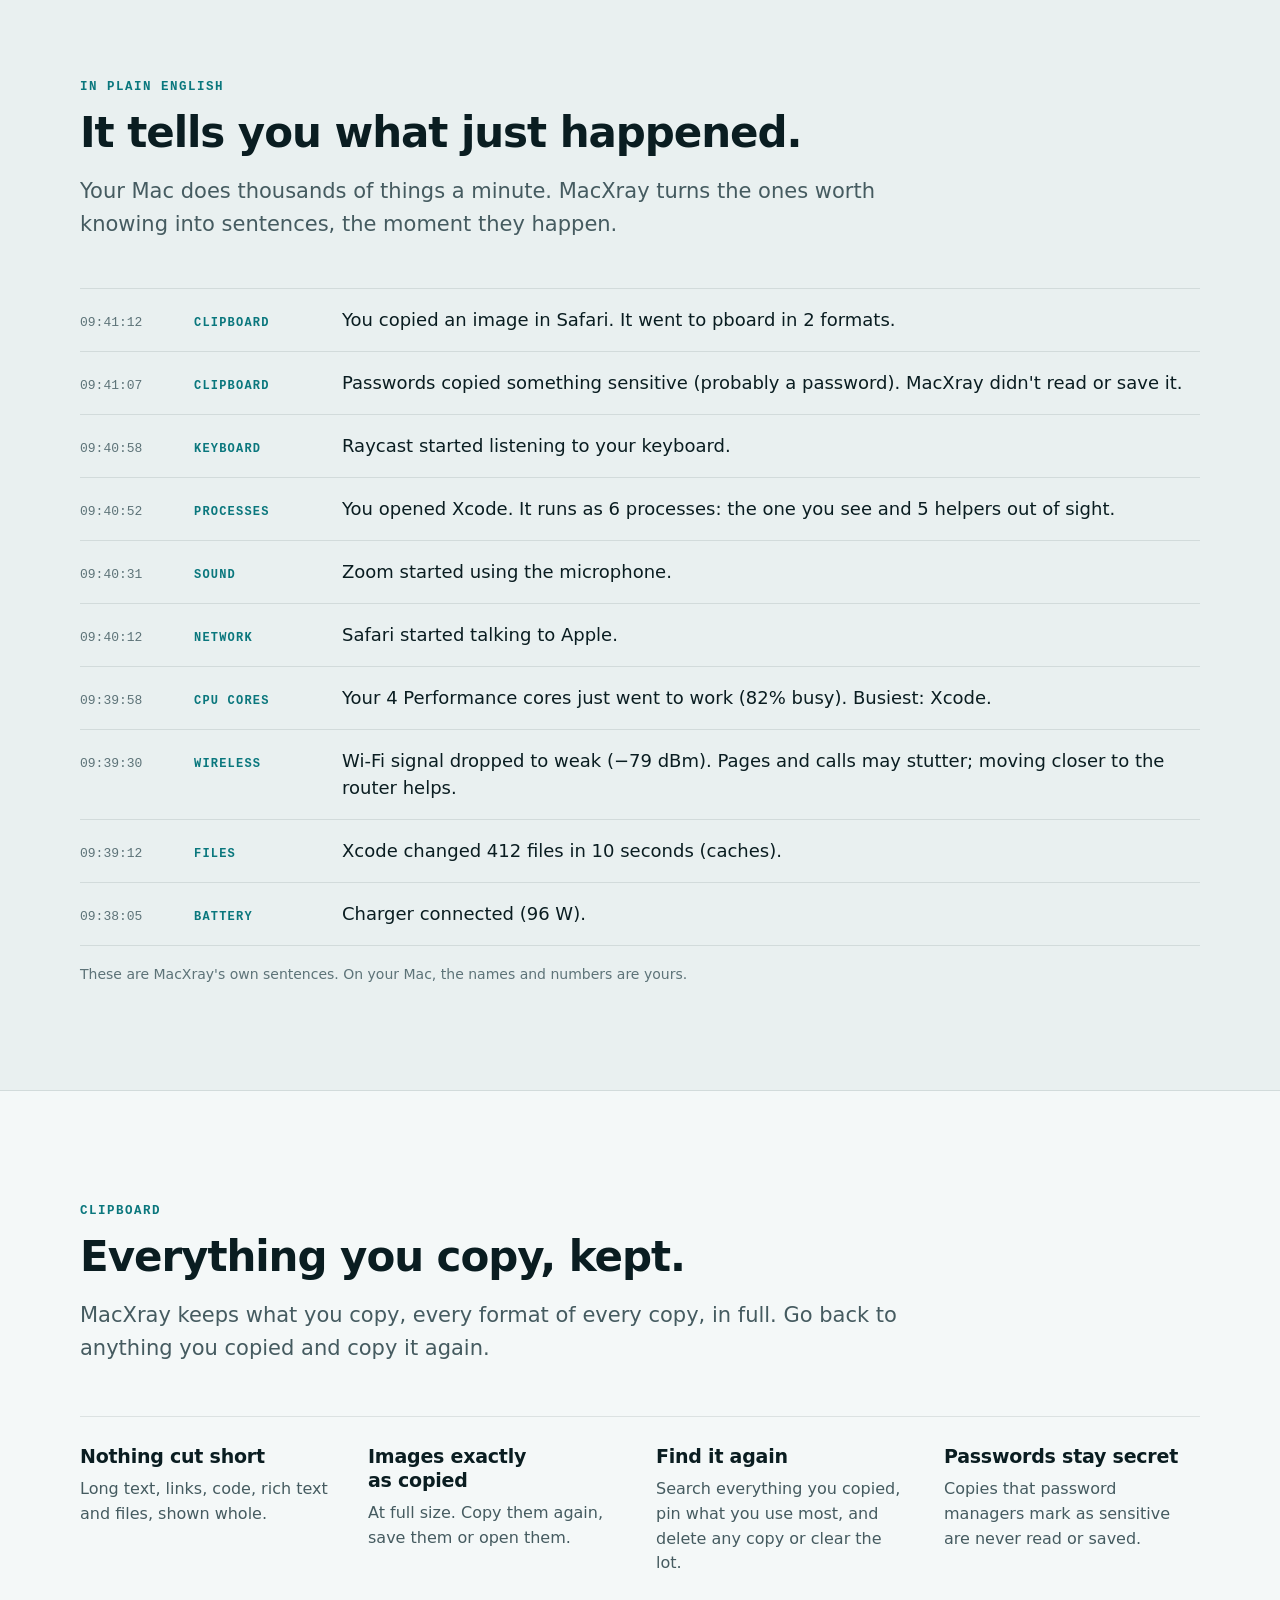
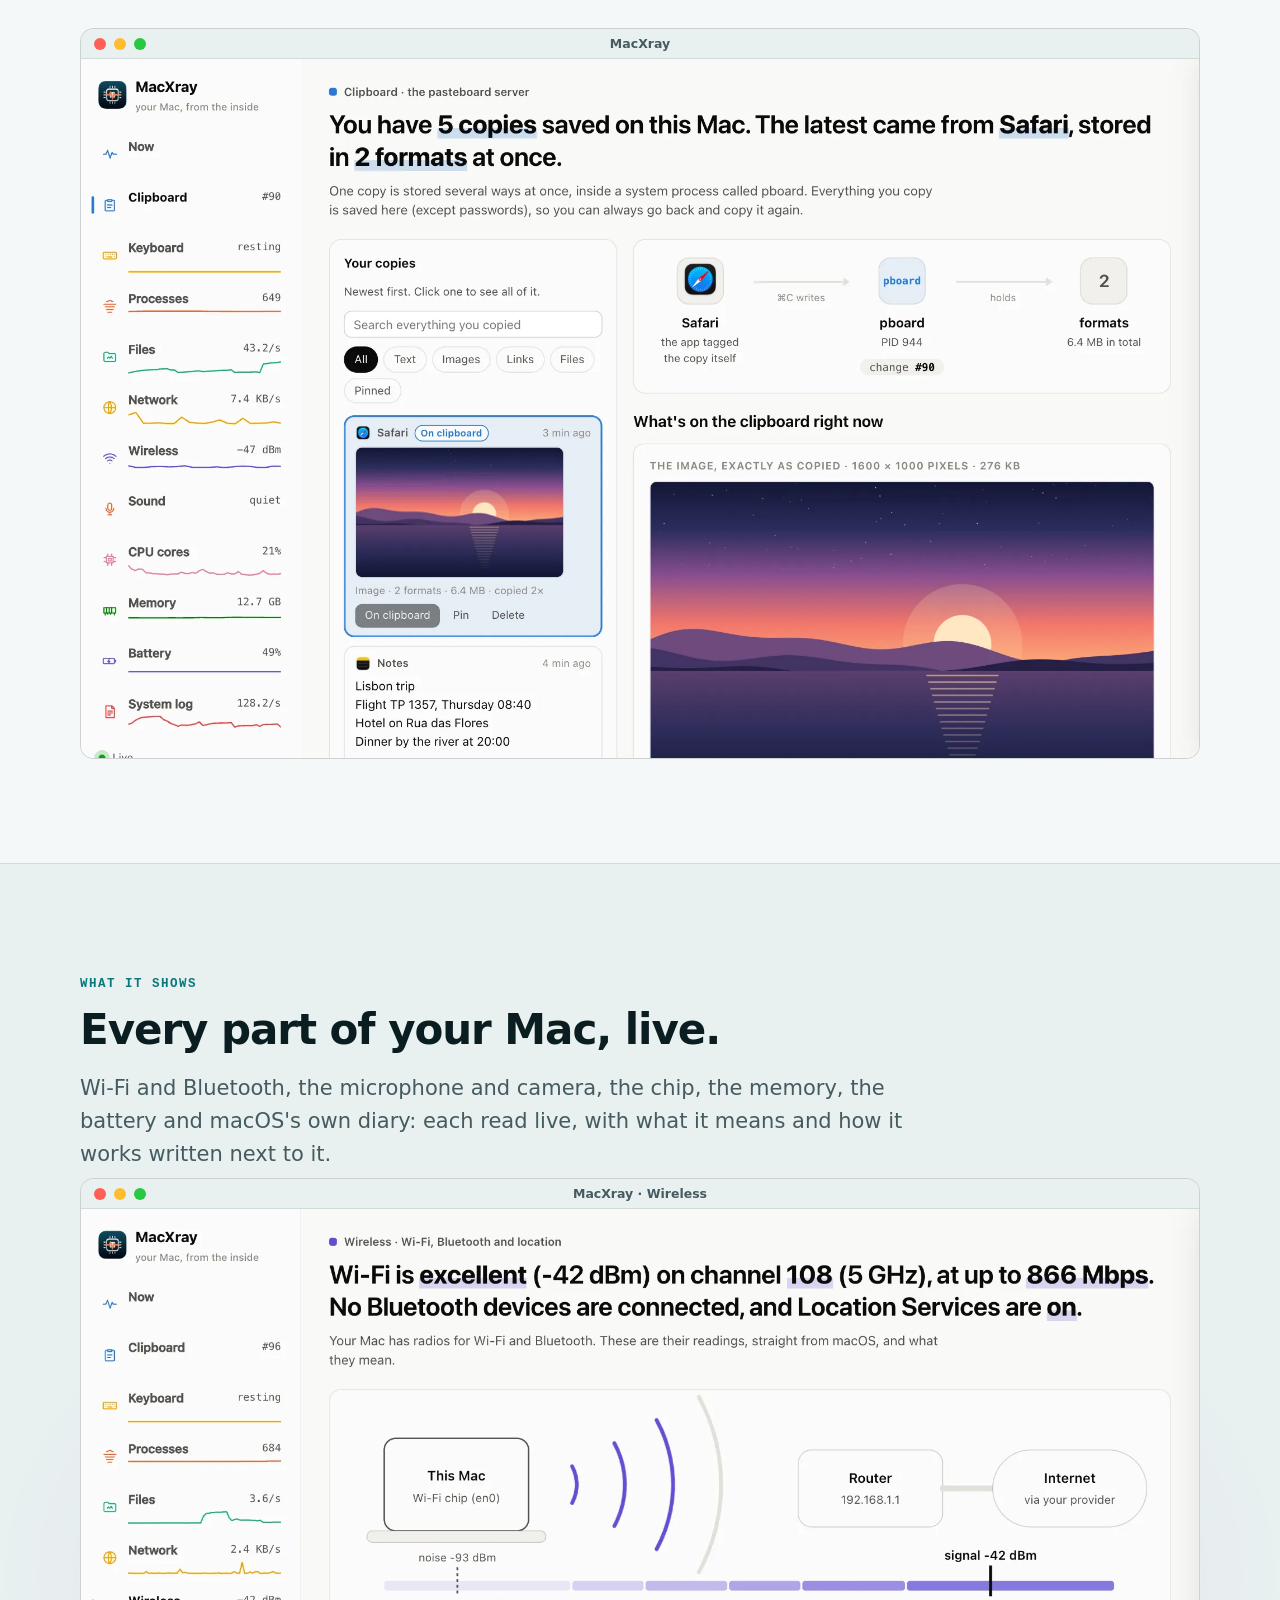
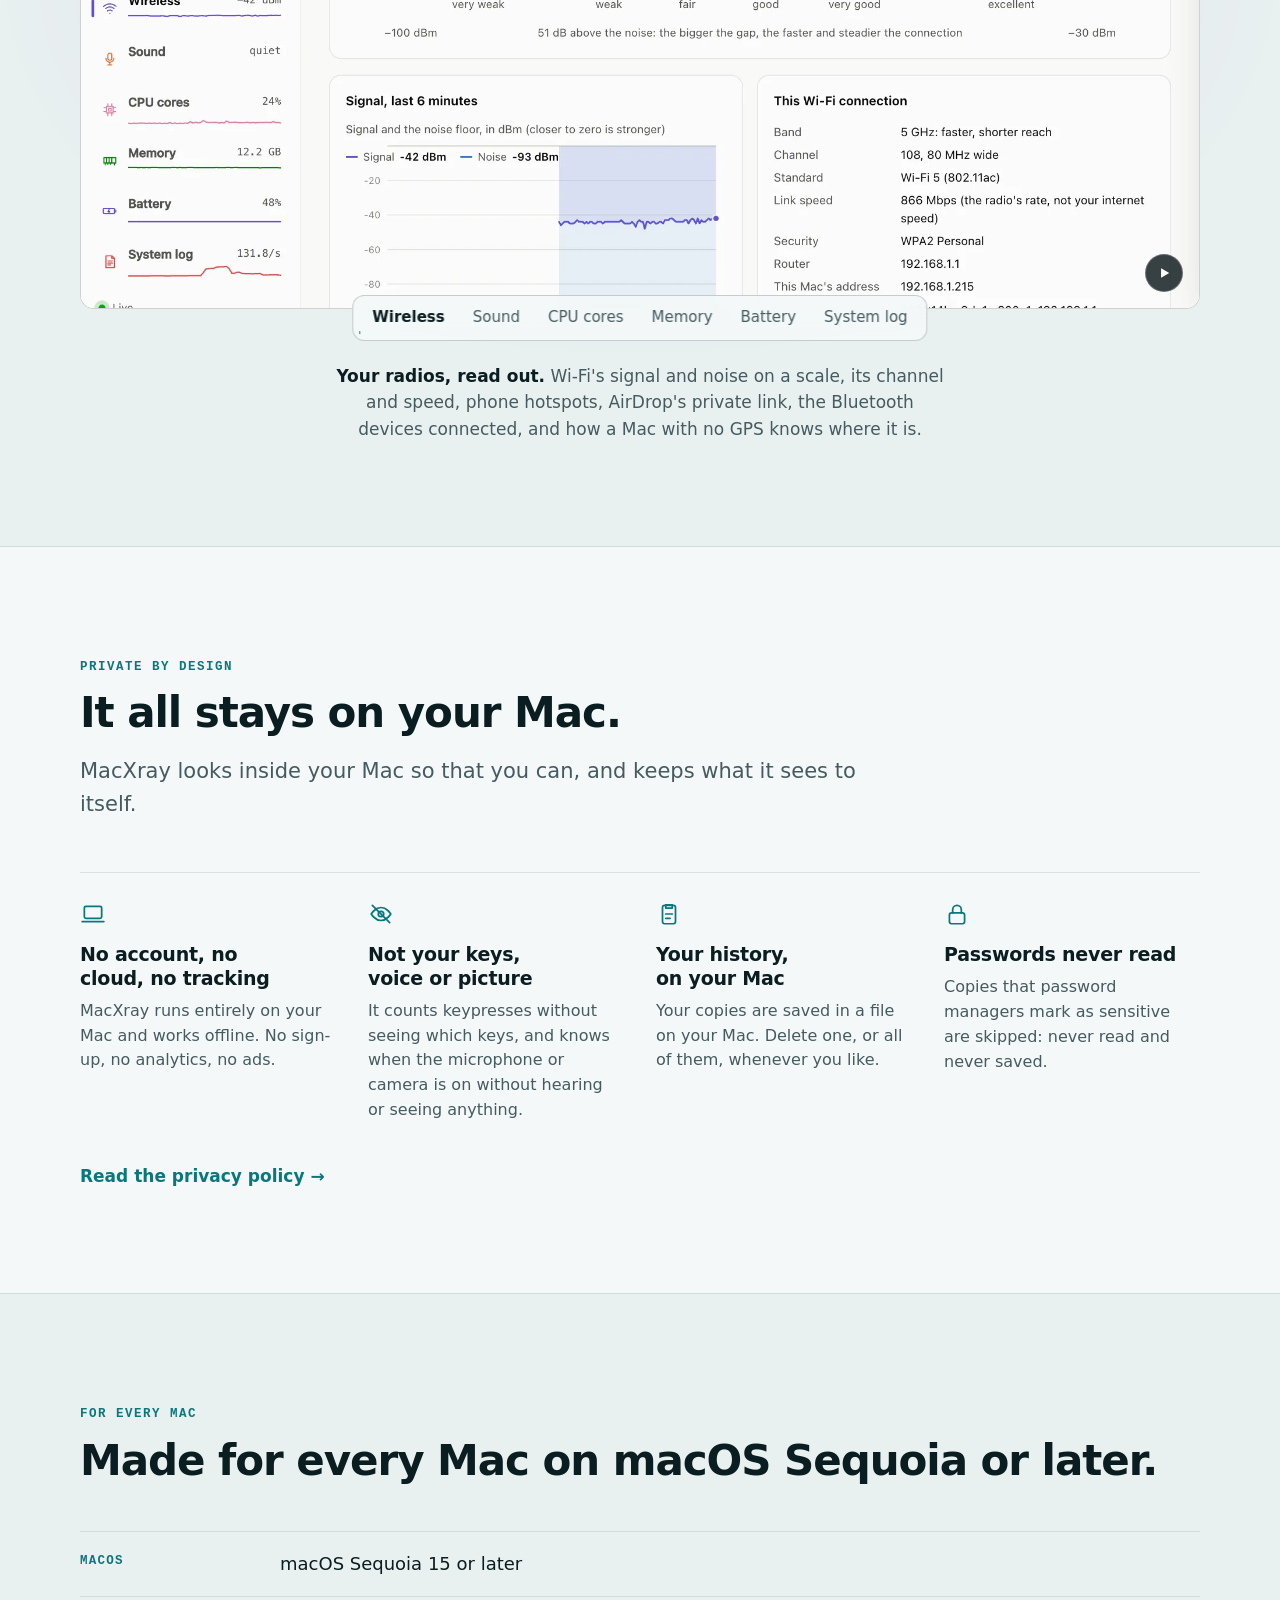
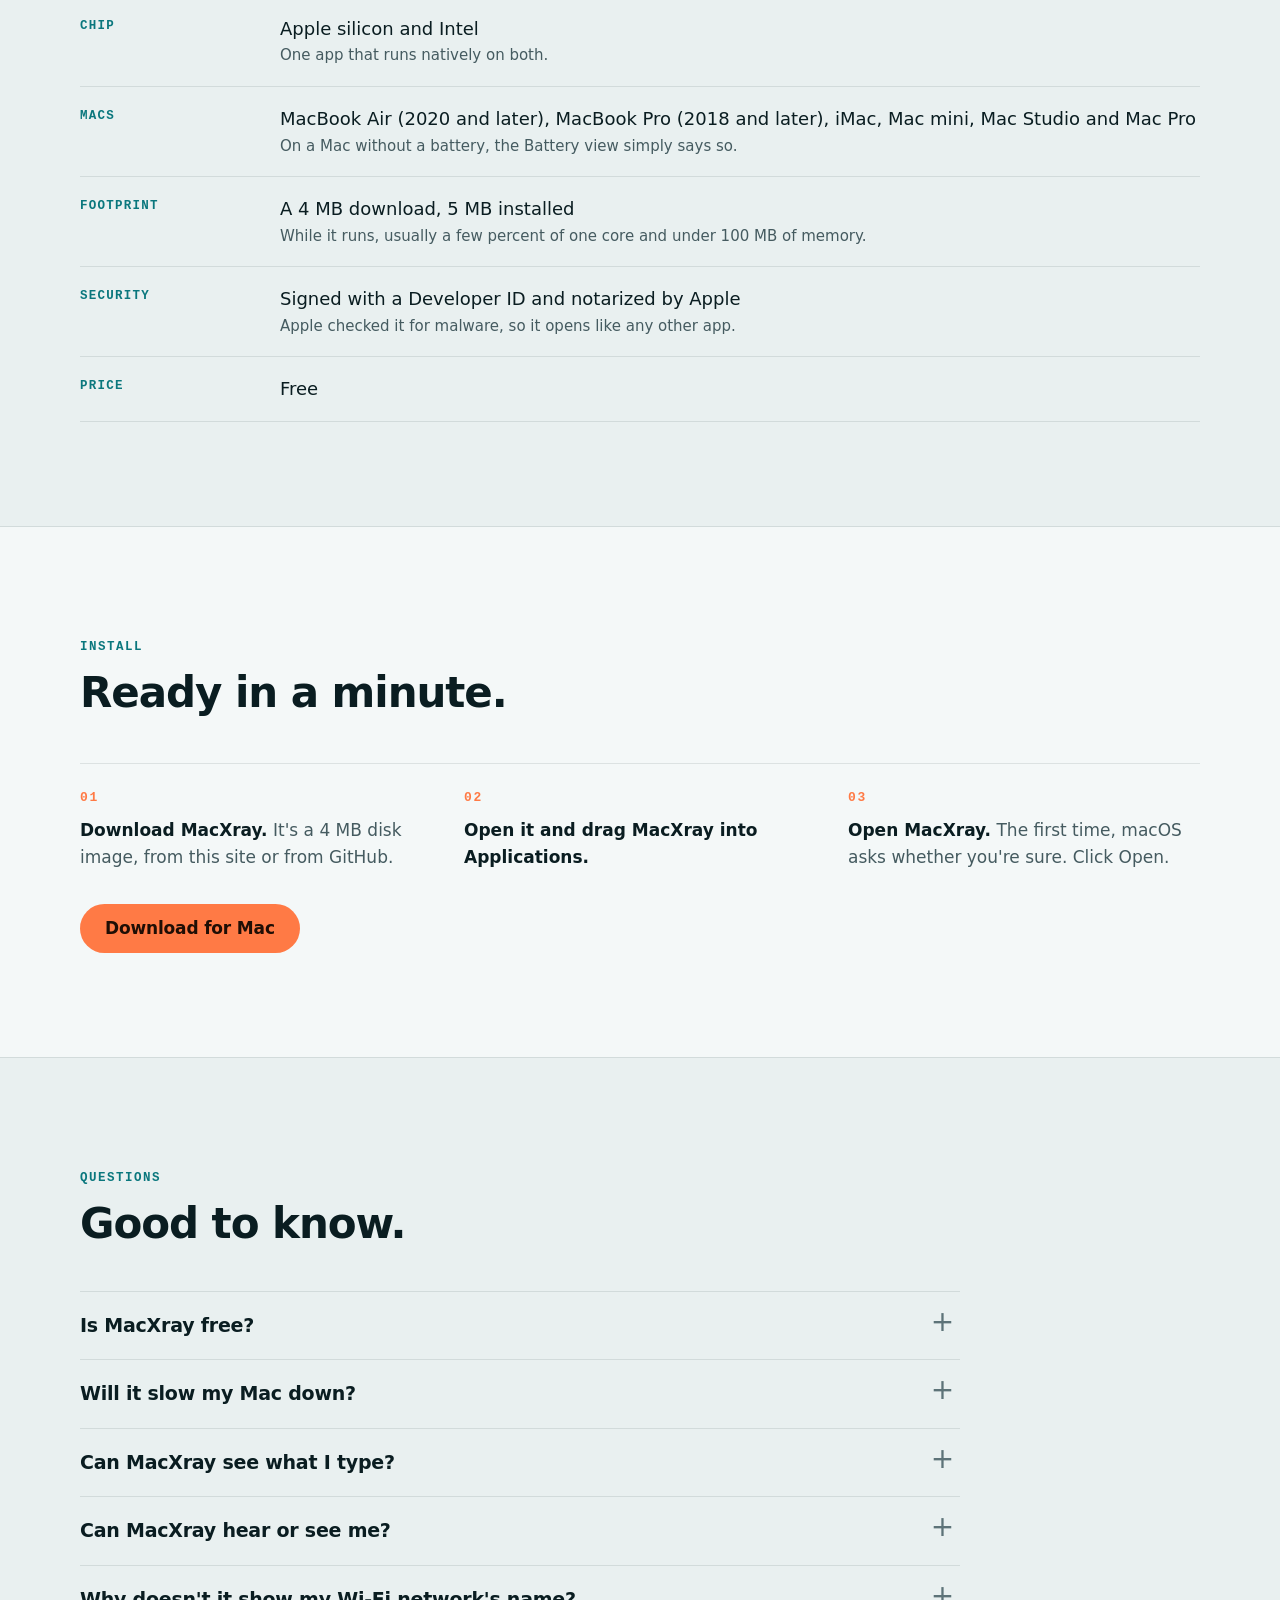
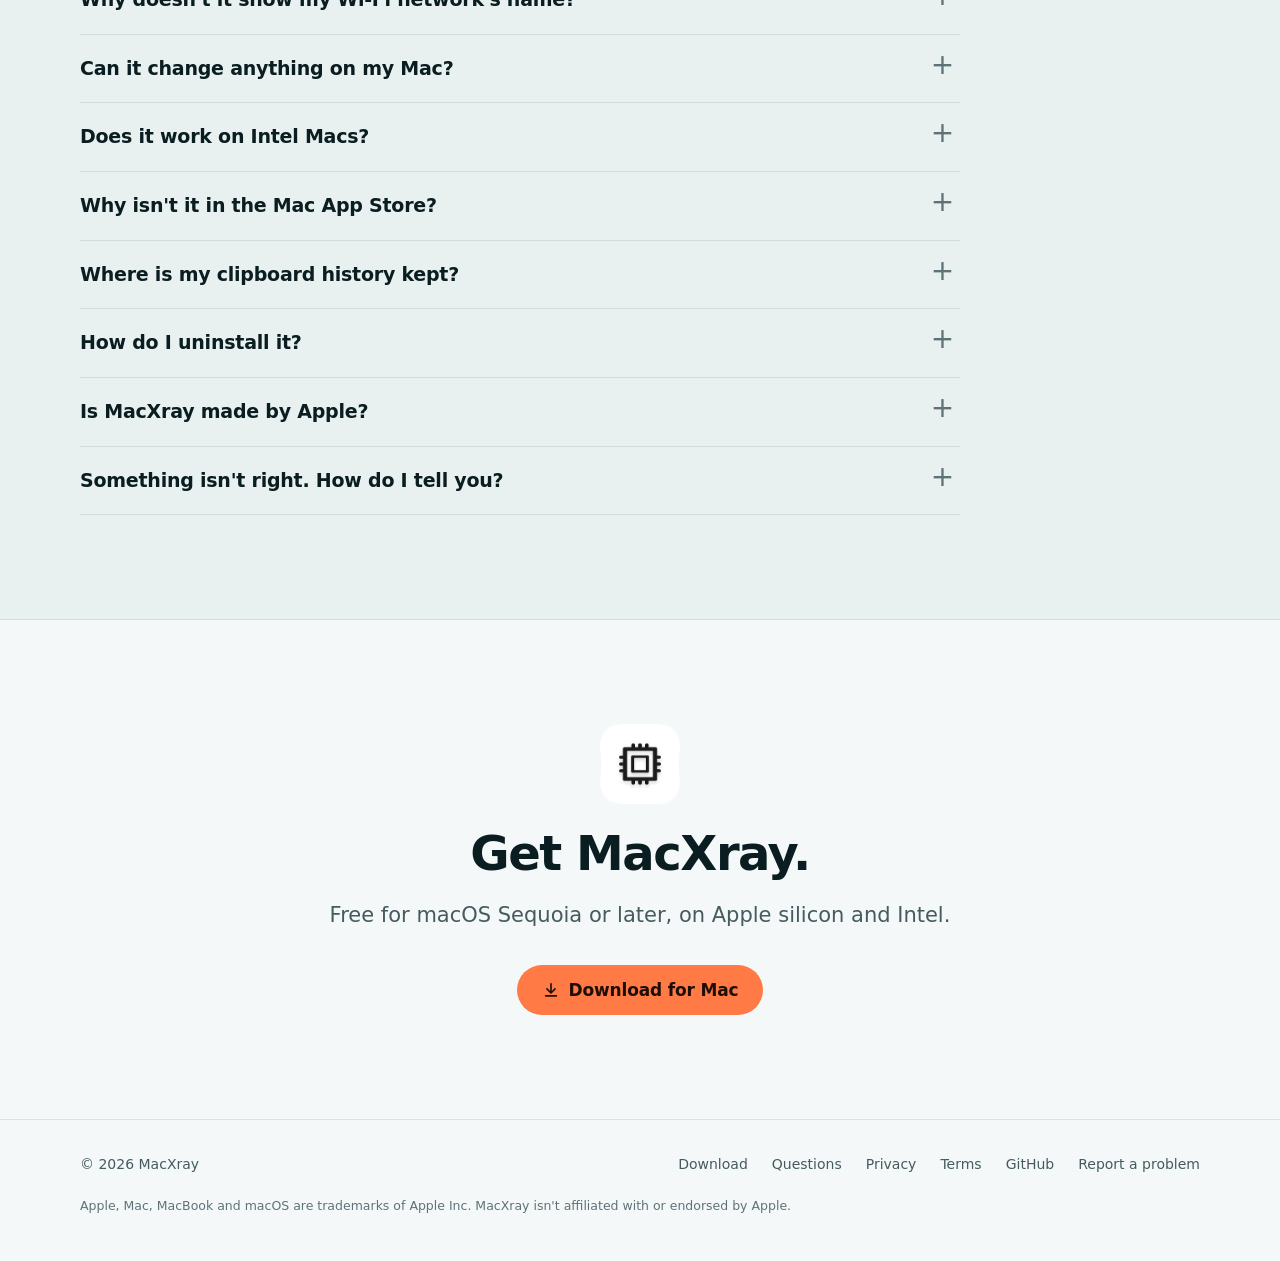
==== commit 2a3adfaf: "New app icon: a black chip on white, white on dark in the dark appearance. The website's icons and t" ====
--- a/docs/index.html
+++ b/docs/index.html
@@ -7,9 +7,9 @@
 <title>MacXray: see inside your Mac</title>
 <meta name="description" content="MacXray shows what your Mac is doing right now, and how: every app and the processes behind it, the files they change, who they talk to, the path each keypress takes, the microphone and camera, Wi-Fi and Bluetooth, the chip, the memory, the battery and everything you copy. Live, in plain English. Free for macOS Sequoia or later.">
 <link rel="canonical" href="https://victorabuchi.github.io/macxray/">
-<link rel="icon" href="favicon.ico" sizes="any">
-<link rel="icon" href="assets/icon-64.png" type="image/png">
-<link rel="apple-touch-icon" href="assets/apple-touch-icon.png">
+<link rel="icon" href="favicon.ico?v=2" sizes="any">
+<link rel="icon" href="assets/icon-64.png?v=2" type="image/png">
+<link rel="apple-touch-icon" href="assets/apple-touch-icon.png?v=2">
 <meta name="theme-color" content="#f4f8f8" media="(prefers-color-scheme: light)">
 <meta name="theme-color" content="#061215" media="(prefers-color-scheme: dark)">
 <meta property="og:type" content="website">
@@ -27,7 +27,7 @@
 <a class="skip" href="#main">Skip to content</a>
 <header class="bar">
   <div class="wrap">
-    <a class="brand" href="./"><img src="assets/icon-64.png" alt="" width="28" height="28">MacXray</a>
+    <a class="brand" href="./"><img src="assets/icon-64.png?v=2" alt="" width="28" height="28">MacXray</a>
     <nav class="links" aria-label="Sections">
       <a href="#views">What it shows</a>
       <a href="#privacy">Privacy</a>
@@ -190,7 +190,7 @@
 
   <section class="closing">
     <div class="wrap">
-      <img src="assets/icon-192.webp" alt="" width="96" height="96" loading="lazy">
+      <img src="assets/icon-192.webp?v=2" alt="" width="96" height="96" loading="lazy">
       <h2>Get MacXray.</h2>
       <p class="lede">Free for macOS Sequoia or later, on Apple silicon and Intel.</p>
       <div class="actions">
